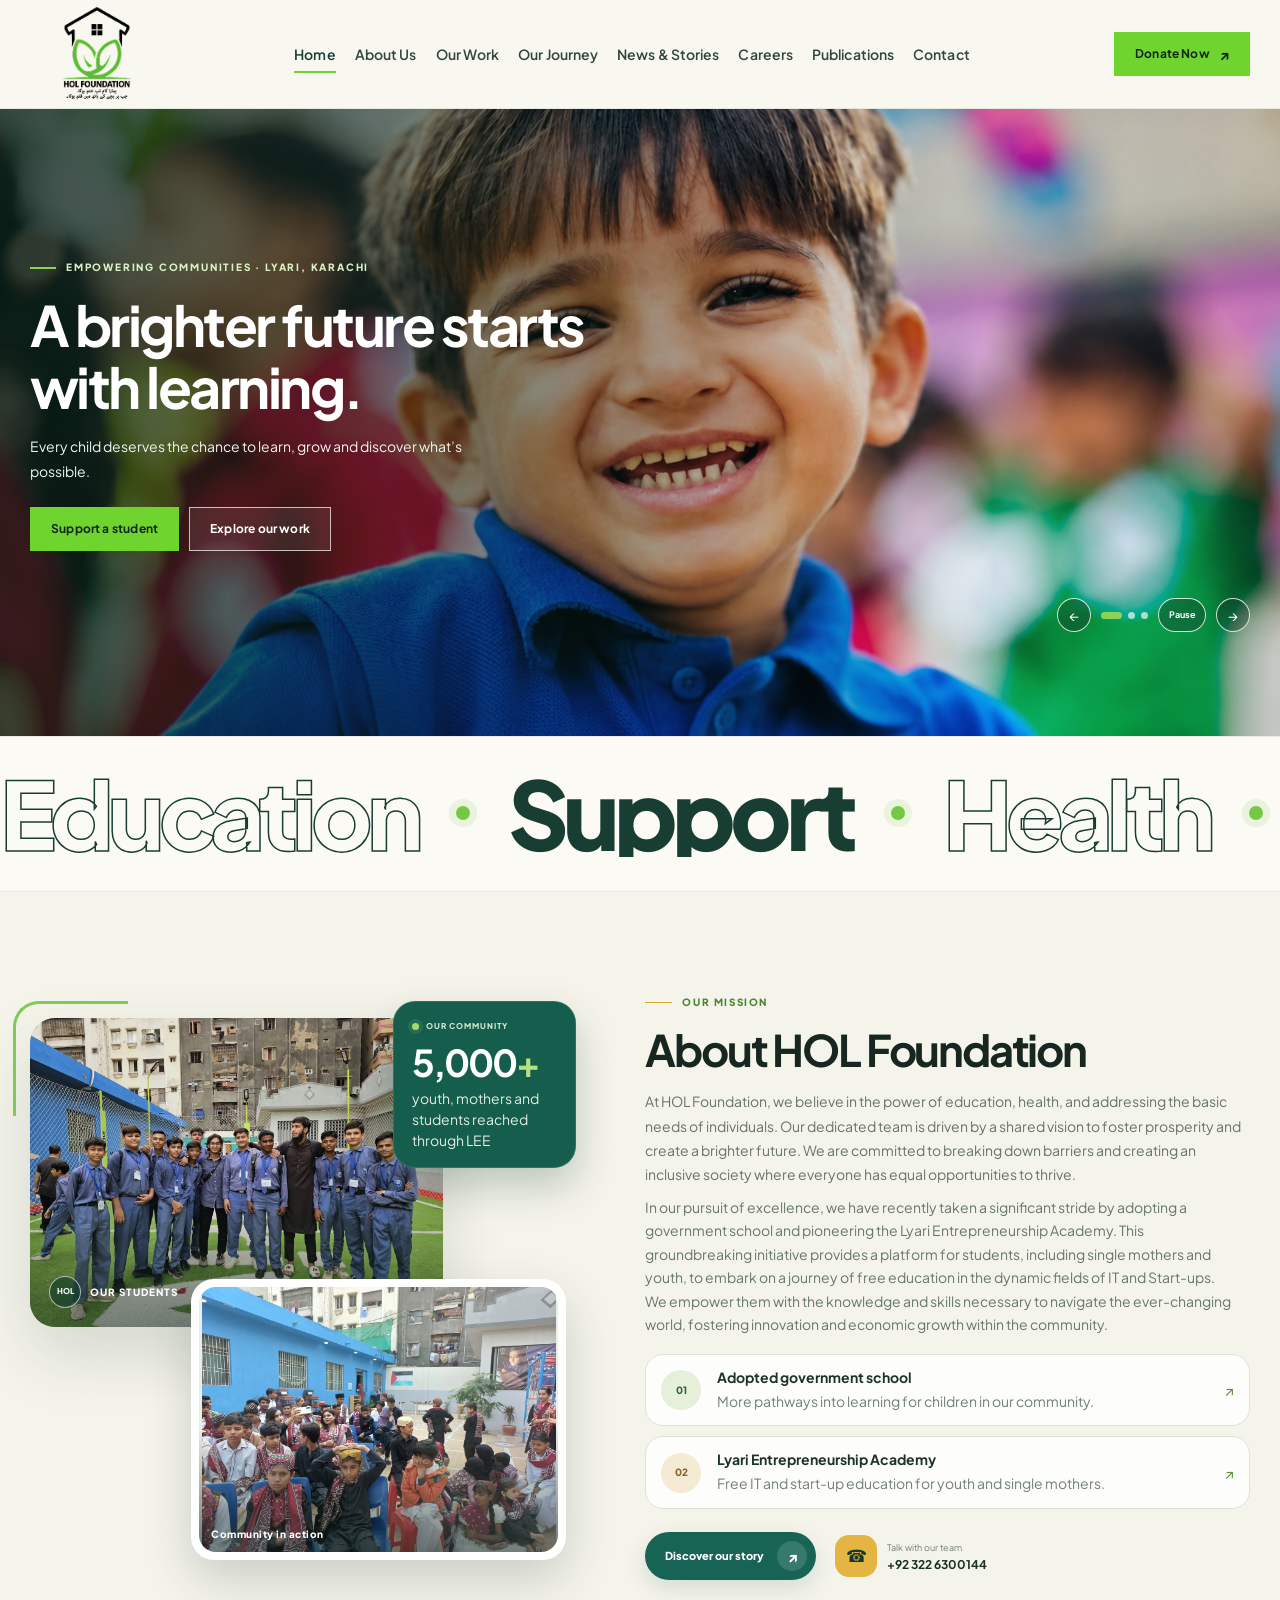
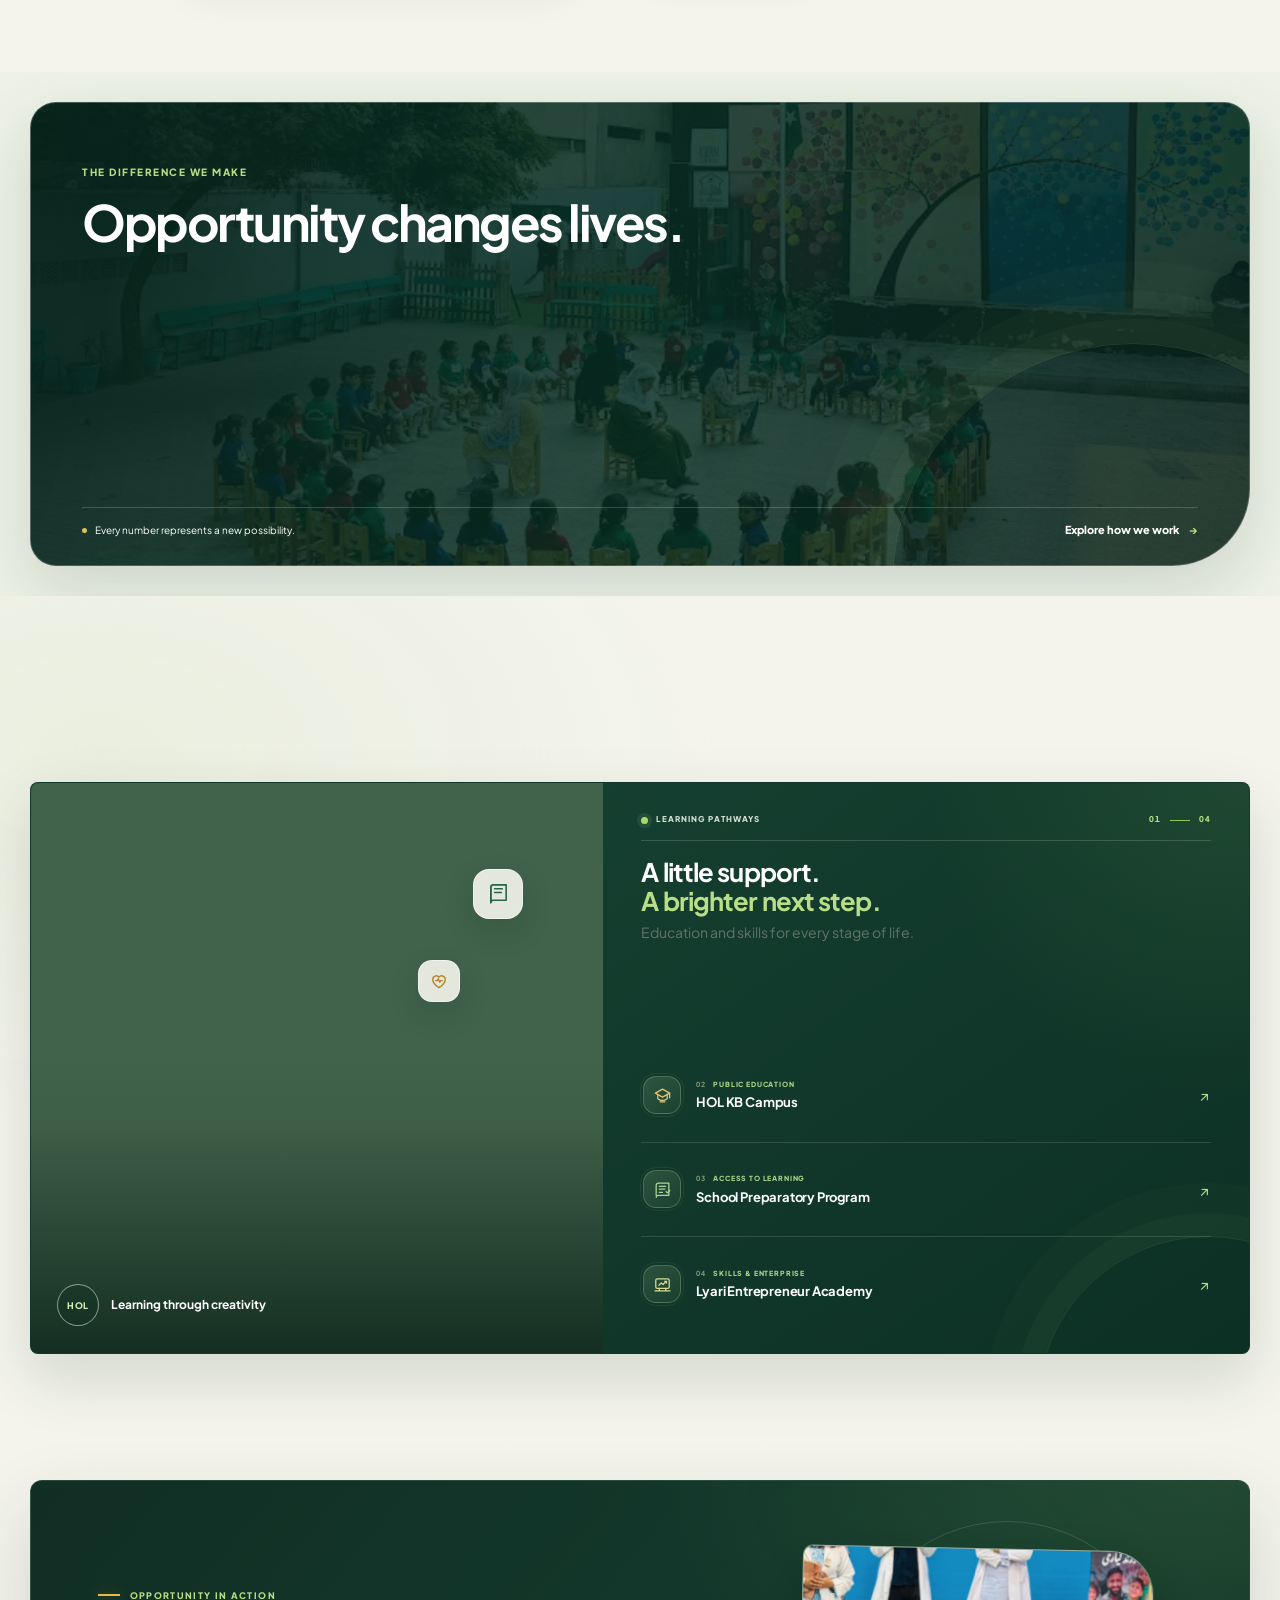
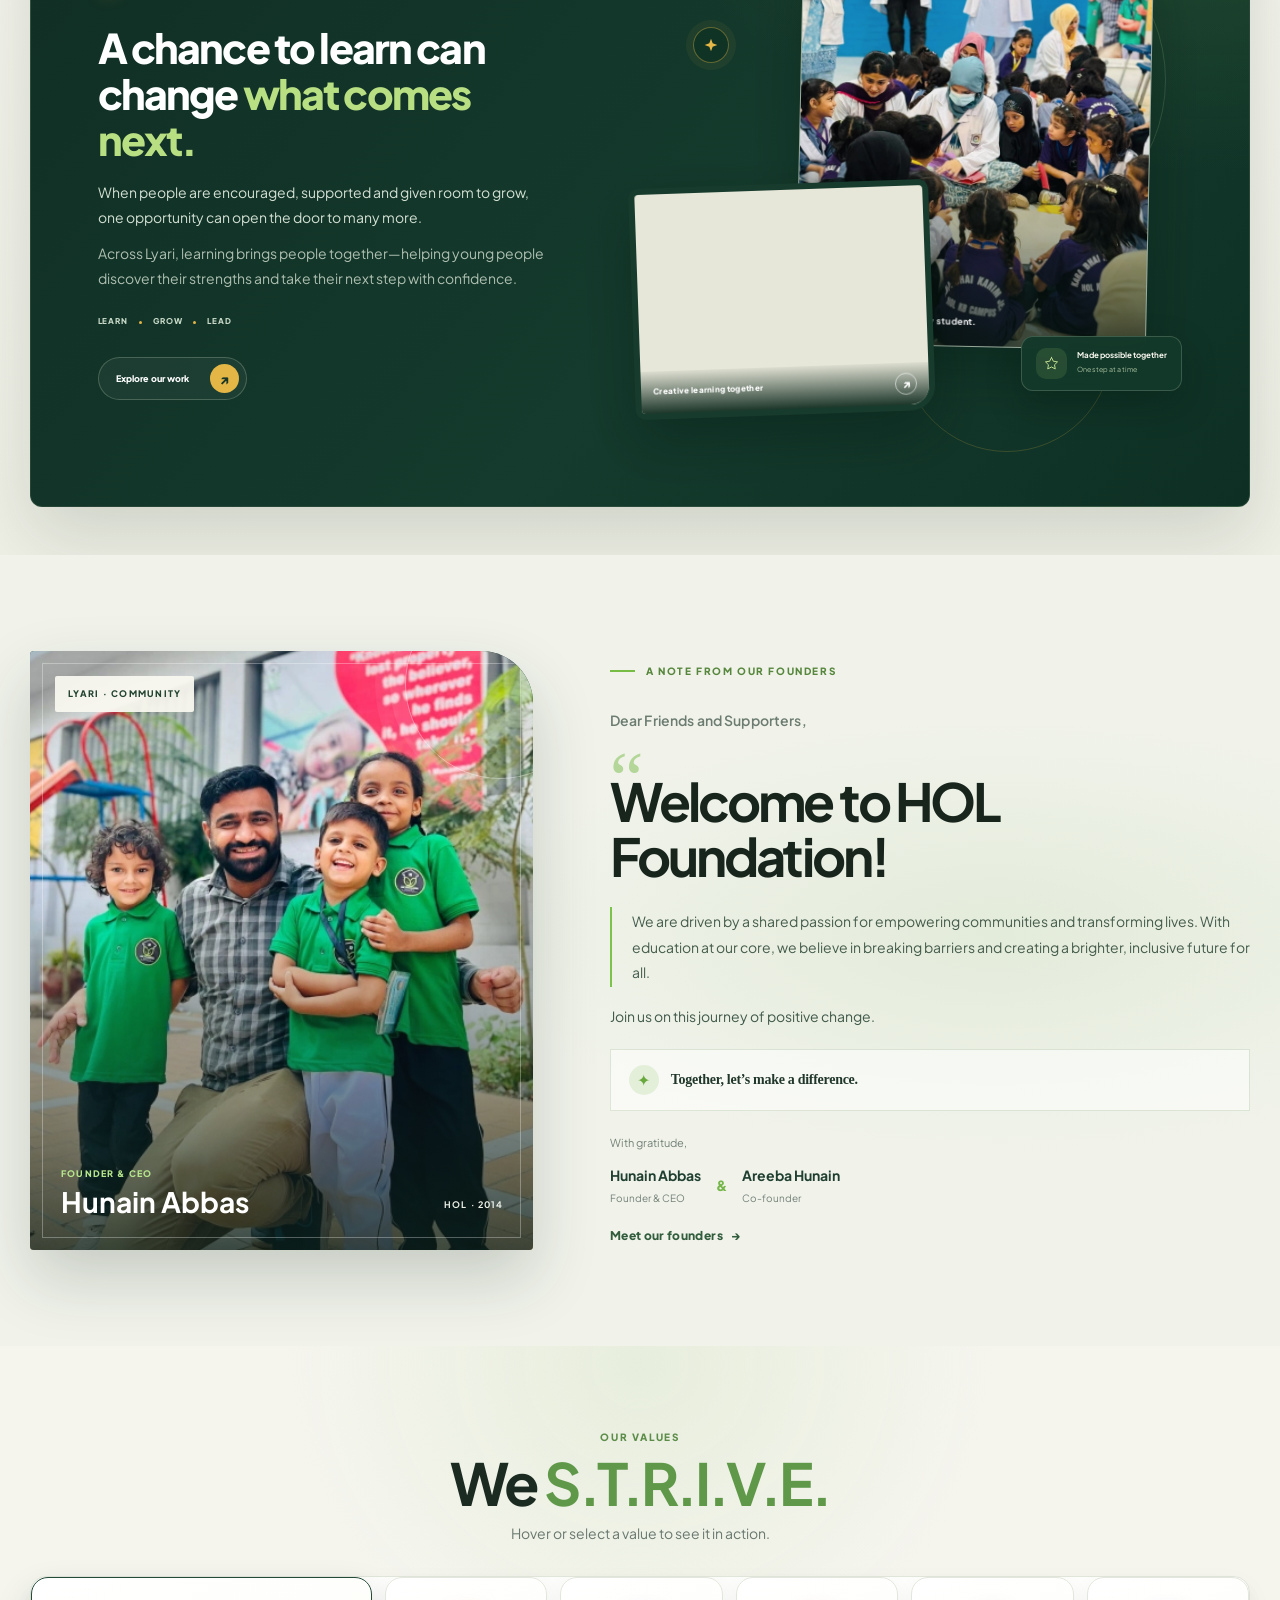
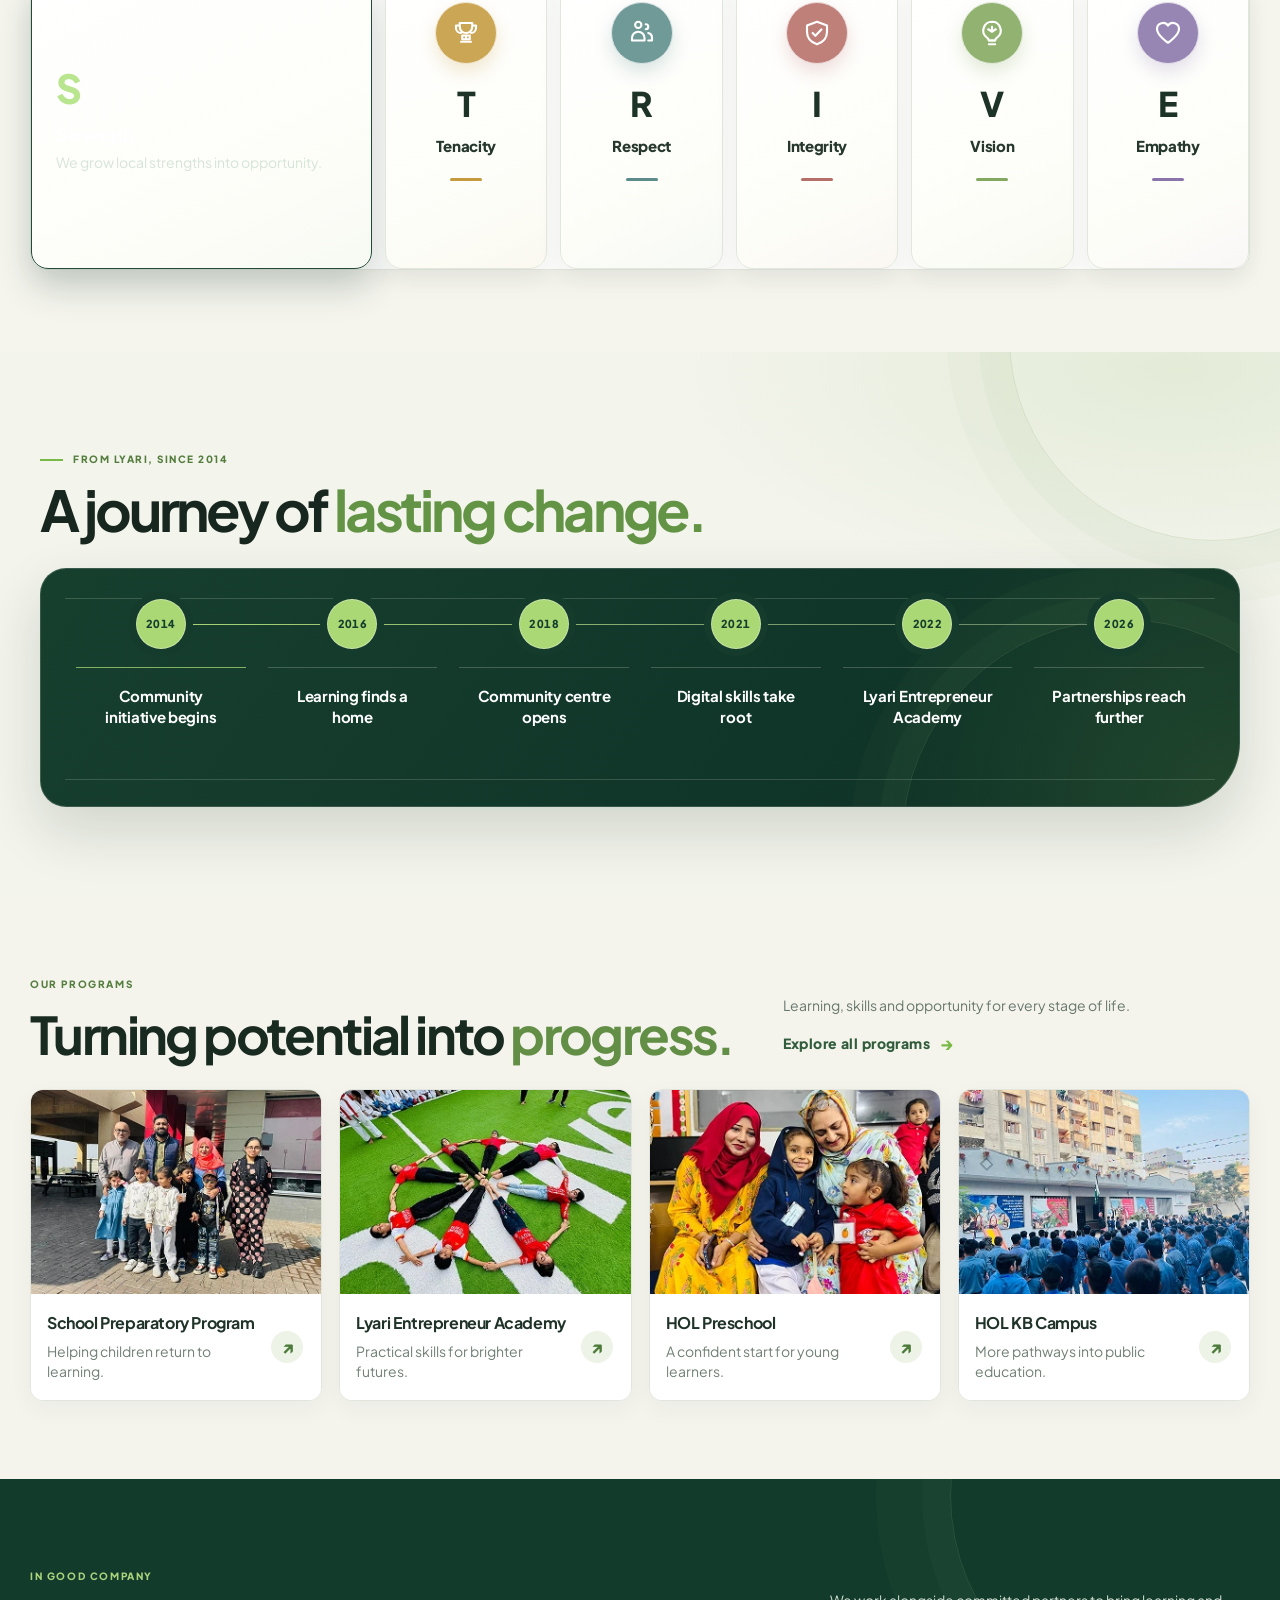
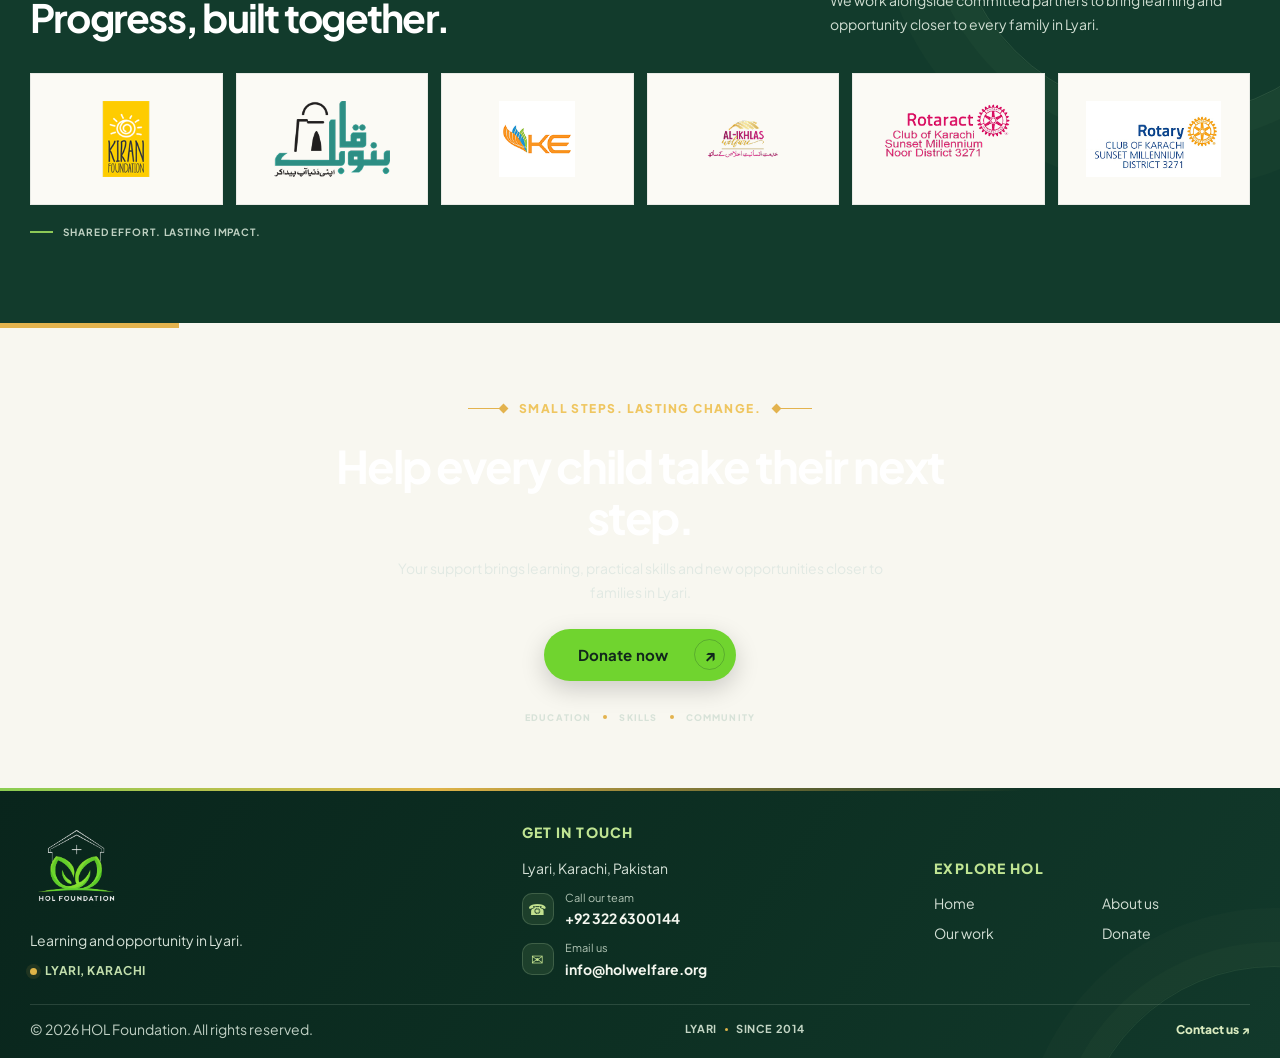
==== index.html @ bff410dd "Smooth STRIVE hover and mobile cards" ====
<!doctype html><html lang="en"><head><meta charset="utf-8"><meta name="viewport" content="width=device-width,initial-scale=1"><link rel="icon" type="image/png" href="assets/images/logo/hol-logo.png"><link rel="apple-touch-icon" href="assets/images/logo/hol-logo.png"><title>HOL Foundation | Empowering Communities Through Education</title><meta name="description" content="HOL Foundation empowers communities in Lyari, Karachi through education, health, entrepreneurship, and essential support."><link rel="stylesheet" href="assets/css/style.css"><script defer src="assets/js/main.js"></script></head><body><div data-site-header></div><main class="home-page-main"><div class="home-donation-particles" aria-hidden="true"><span class="particle-heart">♥</span><span class="particle-glint"></span><span class="particle-heart particle-outline">♡</span><span class="particle-glint"></span><span class="particle-heart">♥</span><span class="particle-glint"></span><span class="particle-outline">✧</span><span class="particle-glint"></span></div><section class="hero hero-slider" aria-label="HOL Foundation highlights" aria-roledescription="carousel">
  <div class="hero-slide is-active" role="group" aria-roledescription="slide" aria-label="Slide 1 of 3" aria-hidden="false">
    <img class="hero-photo" src="assets/images/hero/hol-student-smile.png" alt="A smiling young student at a HOL learning program">
    <div class="hero-overlay"><div class="container hero-inner"><span class="eyebrow">Empowering communities · Lyari, Karachi</span><h1>A brighter future starts with learning.</h1><p>Every child deserves the chance to learn, grow and discover what’s possible.</p><div class="button-row"><a class="button gold" href="donate.html">Support a student</a><a class="button outline" href="our-work.html">Explore our work</a></div></div></div>
  </div>
  <div class="hero-slide hero-slide-community" role="group" aria-roledescription="slide" aria-label="Slide 2 of 3" aria-hidden="true" inert>
    <img class="hero-photo" src="assets/images/hero/hol%20hero%20bg.png" alt="Children smiling together during a community activity">
    <div class="hero-overlay"><div class="container hero-inner"><span class="eyebrow">A joyful start to learning · Lyari</span><h1>Every child deserves space to discover.</h1><p>Welcoming early learning helps children build curiosity, friendships and confidence from the very start.</p><div class="button-row"><a class="button gold" href="programs/hol-preschool.html">Explore HOL Preschool</a><a class="button outline" href="our-work.html">See our programs</a></div></div></div>
  </div>
  <div class="hero-slide hero-slide-campus" role="group" aria-roledescription="slide" aria-label="Slide 3 of 3" aria-hidden="true" inert>
    <img class="hero-photo" src="assets/images/hero/ChatGPT%20Image%20Sep%2030%2C%202026%2C%2001_53_20%20PM.png" alt="The entrance to GBSS KBKJ Campus in Lyari, adopted by HOL Foundation">
    <div class="hero-overlay"><div class="container hero-inner"><span class="eyebrow">Our adopted government school · Lyari</span><h1>A stronger school. A brighter future.</h1><p>At HOL KB Campus, students learn within a community committed to helping them move forward.</p><div class="button-row"><a class="button gold" href="programs/hol-kb-campus.html">Explore HOL KB Campus</a><a class="button outline" href="our-work.html">Our impact</a></div></div></div>
  </div>
  <div class="hero-controls" aria-label="Hero slider controls"><button type="button" data-slide-prev aria-label="Previous slide">&#8592;</button><div class="hero-dots" aria-label="Choose a slide"><button type="button" data-slide-index="0" class="is-active" aria-label="Show slide 1" aria-current="true"></button><button type="button" data-slide-index="1" aria-label="Show slide 2" aria-current="false"></button><button type="button" data-slide-index="2" aria-label="Show slide 3" aria-current="false"></button></div><button type="button" class="hero-pause" data-slide-toggle aria-label="Pause automatic slides">Pause</button><button type="button" data-slide-next aria-label="Next slide">&#8594;</button></div>
</section><section class="home-marquee" aria-label="Education, support, health and donate"><div class="marquee-window"><div class="marquee-track"><div class="marquee-group"><span class="marquee-word marquee-outline">Education</span><span class="marquee-dot" aria-hidden="true"></span><span class="marquee-word">Support</span><span class="marquee-dot" aria-hidden="true"></span><span class="marquee-word marquee-outline">Health</span><span class="marquee-dot" aria-hidden="true"></span><span class="marquee-word">Donate</span><span class="marquee-dot" aria-hidden="true"></span></div><div class="marquee-group" aria-hidden="true"><span class="marquee-word marquee-outline">Education</span><span class="marquee-dot"></span><span class="marquee-word">Support</span><span class="marquee-dot"></span><span class="marquee-word marquee-outline">Health</span><span class="marquee-dot"></span><span class="marquee-word">Donate</span><span class="marquee-dot"></span></div></div></div></section><section class="section about-story" aria-labelledby="about-story-title">
  <div class="container about-story-layout">
    <div class="about-story-visual">
      <figure class="about-photo-main">
        <img loading="lazy" src="assets/images/about/kb-campus-students.webp" alt="Students and educator standing together at HOL KB Campus in Lyari">
        <figcaption><span class="about-photo-mark">HOL</span><span>Our students</span></figcaption>
      </figure>
      <figure class="about-photo-secondary">
        <img loading="lazy" src="assets/images/about/hol-campus-event-hd.webp" alt="Students and families at a community event in the HOL KB Campus courtyard">
        <figcaption>Community in action</figcaption>
      </figure>
      <aside class="about-impact-card" aria-label="More than 5,000 youth, mothers and students reached through Lyari Entrepreneur Academy">
        <span class="about-impact-kicker"><i aria-hidden="true"></i> Our community</span>
        <strong>5,000<span>+</span></strong>
        <p>youth, mothers and students reached through LEE</p>
      </aside>
    </div>
    <div class="about-story-copy">
      <span class="eyebrow about-story-eyebrow">Our mission</span>
      <h2 class="section-title" id="about-story-title">About HOL Foundation</h2>
      <p class="about-story-lead">At HOL Foundation, we believe in the power of education, health, and addressing the basic needs of individuals. Our dedicated team is driven by a shared vision to foster prosperity and create a brighter future. We are committed to breaking down barriers and creating an inclusive society where everyone has equal opportunities to thrive.</p>
      <p class="about-story-detail">In our pursuit of excellence, we have recently taken a significant stride by adopting a government school and pioneering the Lyari Entrepreneurship Academy. This groundbreaking initiative provides a platform for students, including single mothers and youth, to embark on a journey of free education in the dynamic fields of IT and Start-ups. We empower them with the knowledge and skills necessary to navigate the ever-changing world, fostering innovation and economic growth within the community.</p>
      <div class="about-pillar-list">
        <article class="about-pillar">
          <span class="about-pillar-number">01</span>
          <div><h3>Adopted government school</h3><p>More pathways into learning for children in our community.</p></div>
          <span class="about-pillar-arrow" aria-hidden="true">&#8599;</span>
        </article>
        <article class="about-pillar">
          <span class="about-pillar-number">02</span>
          <div><h3>Lyari Entrepreneurship Academy</h3><p>Free IT and start-up education for youth and single mothers.</p></div>
          <span class="about-pillar-arrow" aria-hidden="true">&#8599;</span>
        </article>
      </div>
      <div class="about-story-actions">
        <a class="about-discover-link" href="about.html"><span>Discover our story</span><i aria-hidden="true">&#8599;</i></a>
        <a class="about-team-contact" href="tel:+923226300144"><span class="about-phone-mark" aria-hidden="true">&#9742;</span><span><small>Talk with our team</small><strong>+92 322 6300144</strong></span></a>
      </div>
    </div>
  </div>
</section><section class="section difference-section impact-overview-section" aria-labelledby="difference-title">
  <div class="container">
    <header class="impact-overview-heading">
      <div class="impact-overview-title"><span class="eyebrow">The difference we make</span><h2 class="section-title" id="difference-title">Opportunity changes lives.</h2></div>
      <div class="impact-overview-summary"><p>From classrooms to first jobs, our work supports people at each step toward a more secure future.</p><span class="impact-since"><i aria-hidden="true"></i><span>Community-led learning <strong>Lyari · Since 2014</strong></span></span></div>
    </header>
    <div class="impact-metrics-head"><span>Our work in numbers</span><span class="impact-period">A community journey <i></i> 2014—2026</span></div>
    <div class="difference-grid impact-metrics-grid">
      <article class="stat difference-metric impact-metric-card impact-tone-education"><span class="metric-index" aria-hidden="true">01</span><span class="impact-metric-category">Public education</span><span class="impact-metric-icon" aria-hidden="true"><svg viewBox="0 0 24 24" fill="none"><path d="m3 9 9-5 9 5-9 5-9-5Z"/><path d="M6 11v5c3.8 2.7 8.2 2.7 12 0v-5M21 9v6"/></svg></span><strong class="metric-count" data-counter="700" aria-label="700 plus students studying at our adopted government school"><span data-counter-value>700</span><span class="metric-plus" aria-hidden="true">+</span></strong><p class="metric-caption">students studying at our adopted government school</p><span class="impact-metric-rule" aria-hidden="true"></span></article>
      <article class="stat difference-metric impact-metric-card impact-tone-careers"><span class="metric-index" aria-hidden="true">02</span><span class="impact-metric-category">Career pathways</span><span class="impact-metric-icon" aria-hidden="true"><svg viewBox="0 0 24 24" fill="none"><rect x="3.5" y="7" width="17" height="13" rx="2"/><path d="M8 7V5.5A1.5 1.5 0 0 1 9.5 4h5A1.5 1.5 0 0 1 16 5.5V7M3.5 12h17M10 12v2h4v-2"/></svg></span><strong class="metric-count" data-counter="50" aria-label="50 plus Lyari Entrepreneur Academy alumni in jobs"><span data-counter-value>50</span><span class="metric-plus" aria-hidden="true">+</span></strong><p class="metric-caption">Lyari Entrepreneur Academy alumni in jobs</p><span class="impact-metric-rule" aria-hidden="true"></span></article>
      <article class="stat difference-metric impact-metric-card impact-tone-skills"><span class="metric-index" aria-hidden="true">03</span><span class="impact-metric-category">Skills &amp; enterprise</span><span class="impact-metric-icon" aria-hidden="true"><svg viewBox="0 0 24 24" fill="none"><circle cx="9" cy="8" r="3"/><path d="M3.5 19v-1.3A4.7 4.7 0 0 1 8.2 13h1.6a4.7 4.7 0 0 1 4.7 4.7V19M16 5.5a3 3 0 0 1 0 5.8M17 13h.8a3.7 3.7 0 0 1 3.7 3.7V19"/></svg></span><strong class="metric-count" data-counter="5000" aria-label="5,000 plus youth, single mothers, and students benefiting from LEE"><span data-counter-value>5,000</span><span class="metric-plus" aria-hidden="true">+</span></strong><p class="metric-caption">youth, single mothers and students benefiting from LEE</p><span class="impact-metric-rule" aria-hidden="true"></span></article>
      <article class="stat difference-metric impact-metric-card impact-tone-access"><span class="metric-index" aria-hidden="true">04</span><span class="impact-metric-category">School access</span><span class="impact-metric-icon" aria-hidden="true"><svg viewBox="0 0 24 24" fill="none"><path d="M4 20V6.8A2.8 2.8 0 0 1 6.8 4H20v16H6.8A2.8 2.8 0 0 0 4 22"/><path d="M8 8h8m-8 4h7m-7 4h4"/></svg></span><strong class="metric-count" data-counter="500" aria-label="500 plus out-of-school children admitted to school"><span data-counter-value>500</span><span class="metric-plus" aria-hidden="true">+</span></strong><p class="metric-caption">out-of-school children admitted to school</p><span class="impact-metric-rule" aria-hidden="true"></span></article>
    </div>
    <div class="impact-metrics-footer"><span><i aria-hidden="true"></i>Every number represents a new possibility.</span><a href="our-work.html">Explore how we work <b aria-hidden="true">&#8594;</b></a></div>
  </div>
</section><section class="section work-reframe" aria-labelledby="work-reframe-title">
  <div class="container">
    <header class="work-reframe-header">
      <div>
        <span class="eyebrow">Our work · Lyari</span>
        <h2 class="section-title" id="work-reframe-title">Learning that opens new paths.</h2>
      </div>
      <div class="work-reframe-summary">
        <a href="our-work.html">Explore all our work <span aria-hidden="true">&#8594;</span></a>
      </div>
    </header>
    <div class="work-reframe-panel">
      <figure class="work-reframe-image">
        <img loading="lazy" decoding="async" src="assets/images/about/work-learning-pathways.png" alt="Children and mentors sharing colorful paper crafts during a classroom activity">
        <span class="work-photo-float work-photo-float-one" aria-hidden="true"><svg viewBox="0 0 24 24" fill="none"><path d="M4 5.5A2.5 2.5 0 0 1 6.5 3H20v16H6.5A2.5 2.5 0 0 0 4 21.5v-16Z"/><path d="M4 6v15.5M8 7h8M8 11h7"/></svg></span>
        <span class="work-photo-float work-photo-float-two" aria-hidden="true"><svg viewBox="0 0 24 24" fill="none"><path d="M12 20s-7.5-4.4-7.5-10a4.2 4.2 0 0 1 7.5-2.6A4.2 4.2 0 0 1 19.5 10C19.5 15.6 12 20 12 20Z"/><path d="M8 11.5h2l1-2.2 2 4 1-1.8h2"/></svg></span>
        <figcaption><span class="work-image-seal" aria-hidden="true">HOL</span><span><strong>Learning through creativity</strong></span></figcaption>
      </figure>
      <div class="work-reframe-content">
        <div class="work-reframe-kicker"><span><i aria-hidden="true"></i> Learning pathways</span><span>01 <b></b> 04</span></div>
        <h3 class="work-pathways-heading">A little support.<br><em>A brighter next step.</em></h3>
        <p class="work-pathways-intro">Education and skills for every stage of life.</p>
        <ol class="work-program-list">
          <li><a href="programs/hol-preschool.html"><span class="work-program-icon" aria-hidden="true"><svg viewBox="0 0 24 24" fill="none"><path d="M3.5 5.5c3.3-.9 6.1-.3 8.5 1.8v13c-2.4-2.1-5.2-2.7-8.5-1.8v-13Z"/><path d="M20.5 5.5c-3.3-.9-6.1-.3-8.5 1.8v13c2.4-2.1 5.2-2.7 8.5-1.8v-13Z"/><path d="M7 9h2M7 12h2m6-3h2m-2 3h2"/></svg></span><span class="work-program-copy"><small><b>01</b> Early years</small><strong>HOL Preschool</strong></span><span class="work-program-arrow" aria-hidden="true">&#8599;</span></a></li>
          <li><a href="programs/hol-kb-campus.html"><span class="work-program-icon" aria-hidden="true"><svg viewBox="0 0 24 24" fill="none"><path d="m3 9 9-5 9 5-9 5-9-5Z"/><path d="M6 11v5c3.8 2.8 8.2 2.8 12 0v-5M21 9v6"/><path d="M9 20h6"/></svg></span><span class="work-program-copy"><small><b>02</b> Public education</small><strong>HOL KB Campus</strong></span><span class="work-program-arrow" aria-hidden="true">&#8599;</span></a></li>
          <li><a href="programs/school-preparatory-program.html"><span class="work-program-icon" aria-hidden="true"><svg viewBox="0 0 24 24" fill="none"><path d="M4 19.5V6.8A2.8 2.8 0 0 1 6.8 4H20v15.5H6.8A2.8 2.8 0 0 0 4 22"/><path d="M8 8h8M8 11.5h7m-7 4h4"/><path d="m16.5 14.5 1.7 1.7 3-3"/></svg></span><span class="work-program-copy"><small><b>03</b> Access to learning</small><strong>School Preparatory Program</strong></span><span class="work-program-arrow" aria-hidden="true">&#8599;</span></a></li>
          <li><a href="programs/lyari-entrepreneur-academy.html"><span class="work-program-icon" aria-hidden="true"><svg viewBox="0 0 24 24" fill="none"><rect x="3.5" y="5" width="17" height="12" rx="1.8"/><path d="M2.5 20h19M8 17v3m8-3v3M7.5 13l3-3 2.2 2 4-4"/><path d="M14.8 8H17v2.2"/></svg></span><span class="work-program-copy"><small><b>04</b> Skills &amp; enterprise</small><strong>Lyari Entrepreneur Academy</strong></span><span class="work-program-arrow" aria-hidden="true">&#8599;</span></a></li>
        </ol>
        </div>
    </div>
  </div>
</section><section class="impact-story-section" aria-labelledby="impact-story-title">
  <div class="container story-panel impact-story-panel">
    <div class="impact-story-copy">
      <span class="impact-story-eyebrow"><i aria-hidden="true"></i> Opportunity in action</span>
      <h2 id="impact-story-title">A chance to learn can change <em>what comes next.</em></h2>
      <p>When people are encouraged, supported and given room to grow, one opportunity can open the door to many more.</p>
      <p class="impact-story-detail">Across Lyari, learning brings people together—helping young people discover their strengths and take their next step with confidence.</p>
      <div class="impact-story-pillars" aria-label="Our focus"><span>Learn</span><i aria-hidden="true"></i><span>Grow</span><i aria-hidden="true"></i><span>Lead</span></div>
      <a class="impact-story-link" href="our-work.html"><span>Explore our work</span><i aria-hidden="true">&#8599;</i></a>
    </div>
    <div class="impact-story-visual" aria-label="Community learning and student achievement">
      <span class="impact-story-orbit impact-story-orbit-one" aria-hidden="true"></span>
      <span class="impact-story-orbit impact-story-orbit-two" aria-hidden="true"></span>
      <span class="impact-photo-spark impact-photo-spark-one" aria-hidden="true"><svg viewBox="0 0 24 24" fill="none"><path d="M12 2.5 14.5 9.5 21.5 12 14.5 14.5 12 21.5 9.5 14.5 2.5 12 9.5 9.5 12 2.5Z"/></svg></span>
      <figure class="impact-photo-main"><img loading="lazy" decoding="async" src="assets/images/stories/community-classroom-learning.jpg" alt="Children learning together with their teachers in a classroom"><figcaption>Learning grows with every student.</figcaption></figure>
      <figure class="impact-photo-secondary"><img loading="lazy" decoding="async" src="assets/images/stories/classroom-craft-activity.jpg" alt="Children making colorful paper crafts with their teacher at HOL KB Campus"><figcaption><span>Creative learning together</span><i aria-hidden="true">&#8599;</i></figcaption></figure>
      <div class="impact-story-stamp"><span class="impact-stamp-icon" aria-hidden="true"><svg viewBox="0 0 24 24" fill="none"><path d="M12 3.5 14.6 8.8l5.9.9-4.2 4.1 1 5.9-5.3-2.8-5.3 2.8 1-5.9-4.2-4.1 5.9-.9L12 3.5Z"/></svg></span><span><strong>Made possible together</strong><small>One step at a time</small></span></div>
    </div>
  </div>
</section><section class="founder-section" aria-labelledby="founder-note-title">
  <div class="container founder-story">
    <figure class="founder-photo">
      <img class="founder-photo-image" loading="lazy" decoding="async" src="assets/images/team/founder-hunain-community.webp" alt="HOL Foundation founder Hunain Abbas spending time with students">
      <span class="founder-photo-badge">LYARI &middot; COMMUNITY</span>
      <figcaption class="founder-photo-caption"><span>FOUNDER &amp; CEO</span><strong>Hunain Abbas</strong></figcaption>
      <span class="founder-photo-year">HOL &middot; 2014</span>
      <span class="founder-photo-orbit" aria-hidden="true"></span>
    </figure>
    <div class="founder-copy">
      <span class="eyebrow">A note from our founders</span>
      <p class="founder-greeting">Dear Friends and Supporters,</p>
      <span class="founder-quote-mark" aria-hidden="true">&ldquo;</span>
      <h2 class="founder-title" id="founder-note-title">Welcome to HOL Foundation!</h2>
      <p class="founder-quote">We are driven by a shared passion for empowering communities and transforming lives. With education at our core, we believe in breaking barriers and creating a brighter, inclusive future for all.</p>
      <p class="founder-journey">Join us on this journey of positive change.</p>
      <div class="founder-closing"><span class="founder-closing-spark" aria-hidden="true">&#10022;</span><p>Together, let&rsquo;s make a difference.</p></div>
      <div class="founder-signoff">
        <span class="founder-signoff-label">With gratitude,</span>
        <div class="founder-signoff-names">
          <span><strong>Hunain Abbas</strong><small>Founder &amp; CEO</small></span>
          <i aria-hidden="true">&amp;</i>
          <span><strong>Areeba Hunain</strong><small>Co-founder</small></span>
        </div>
      </div>
      <a class="text-link founder-link" href="about.html">Meet our founders <span aria-hidden="true">&#8594;</span></a>
    </div>
  </div>
</section><section class="section values-section strive-redesign" aria-labelledby="strive-title">
  <div class="container">
    <header class="values-heading values-heading-centered">
      <div>
        <span class="eyebrow">Our values</span>
        <h2 class="values-title" id="strive-title">We <span class="strive-highlight">S.T.R.I.V.E.</span></h2>
      </div>
      <p class="values-summary">Hover or select a value to see it in action.</p>
    </header>
    <div class="strive-experience">
      <ol class="strive-path" aria-label="Choose one of the six STRIVE values">
        <li class="value-stop value-strength is-selected"><button class="value-select" type="button" data-strive-value="strength" aria-controls="strive-detail" aria-pressed="true" aria-label="Show Strength value details"><span class="value-icon" aria-hidden="true"><svg viewBox="0 0 24 24"><path d="M6 8v8M3.5 10v4M8 12h8m2-4v8m2.5-6v4"/></svg></span><span class="value-marker" aria-hidden="true">S</span><span class="value-copy"><strong>Strength</strong><span class="value-card-description" data-strive-card-description>We grow local strengths into opportunity.</span></span></button></li>
        <li class="value-stop value-tenacity"><button class="value-select" type="button" data-strive-value="tenacity" aria-controls="strive-detail" aria-pressed="false" aria-label="Show Tenacity value details"><span class="value-icon" aria-hidden="true"><svg viewBox="0 0 24 24"><path d="M7 4h10v3a5 5 0 0 1-10 0V4Zm0 2H4v2a4 4 0 0 0 4 4m9-6h3v2a4 4 0 0 1-4 4m-4 2v3m-4 2h8m-7-5h6v3H9z"/></svg></span><span class="value-marker" aria-hidden="true">T</span><span class="value-copy"><strong>Tenacity</strong><span class="value-card-description" data-strive-card-description>We keep showing up and moving forward.</span></span></button></li>
        <li class="value-stop value-respect"><button class="value-select" type="button" data-strive-value="respect" aria-controls="strive-detail" aria-pressed="false" aria-label="Show Respect value details"><span class="value-icon" aria-hidden="true"><svg viewBox="0 0 24 24"><path d="M9 8a2.5 2.5 0 1 0 0-5 2.5 2.5 0 0 0 0 5Zm6 1a2 2 0 1 0 0-4m-11 13v-2a5 5 0 0 1 10 0v2H4Zm13-6a4 4 0 0 1 3 4v2h-3"/></svg></span><span class="value-marker" aria-hidden="true">R</span><span class="value-copy"><strong>Respect</strong><span class="value-card-description" data-strive-card-description>We listen, include and learn together.</span></span></button></li>
        <li class="value-stop value-integrity"><button class="value-select" type="button" data-strive-value="integrity" aria-controls="strive-detail" aria-pressed="false" aria-label="Show Integrity value details"><span class="value-icon" aria-hidden="true"><svg viewBox="0 0 24 24"><path d="M12 3 20 6v5c0 5-3.4 8.5-8 10-4.6-1.5-8-5-8-10V6l8-3Z"/><path d="m8.5 12 2.2 2.2 4.8-5"/></svg></span><span class="value-marker" aria-hidden="true">I</span><span class="value-copy"><strong>Integrity</strong><span class="value-card-description" data-strive-card-description>We act honestly and honor commitments.</span></span></button></li>
        <li class="value-stop value-vision"><button class="value-select" type="button" data-strive-value="vision" aria-controls="strive-detail" aria-pressed="false" aria-label="Show Vision value details"><span class="value-icon" aria-hidden="true"><svg viewBox="0 0 24 24"><path d="M12 3a7 7 0 0 0-4 12.7c.8.5 1.3 1.2 1.5 2.3h5c.2-1.1.7-1.8 1.5-2.3A7 7 0 0 0 12 3Z"/><path d="M9.5 21h5m-4.5-3h4m-2-11v4m-3-2 3 2 3-2"/></svg></span><span class="value-marker" aria-hidden="true">V</span><span class="value-copy"><strong>Vision</strong><span class="value-card-description" data-strive-card-description>We make space for brighter possibilities.</span></span></button></li>
        <li class="value-stop value-empathy"><button class="value-select" type="button" data-strive-value="empathy" aria-controls="strive-detail" aria-pressed="false" aria-label="Show Empathy value details"><span class="value-icon" aria-hidden="true"><svg viewBox="0 0 24 24"><path d="M20.8 8.8c0 5.1-8.8 11-8.8 11s-8.8-5.9-8.8-11A4.8 4.8 0 0 1 12 6.1a4.8 4.8 0 0 1 8.8 2.7Z"/></svg></span><span class="value-marker" aria-hidden="true">E</span><span class="value-copy"><strong>Empathy</strong><span class="value-card-description" data-strive-card-description>We listen closely and respond with care.</span></span></button></li>
      </ol>
      <article class="value-detail value-detail-live" id="strive-detail" aria-live="polite" aria-atomic="true">
        <span class="value-detail-letter" data-strive-detail-letter aria-hidden="true">S</span>
        <div class="value-detail-copy">
          <span class="value-detail-eyebrow" data-strive-detail-eyebrow>STRENGTH</span>
          <h3 data-strive-detail-title>Build on local strengths.</h3>
          <p data-strive-detail-description>We grow local strengths into opportunity.</p>
        </div>
      </article>
    </div>
  </div>
</section><section class="journey-section" aria-labelledby="journey-title">
  <div class="container journey-layout">
    <header class="journey-intro">
      <div class="journey-intro-copy">
        <span class="eyebrow">From Lyari, since 2014</span>
        <h2 class="section-title" id="journey-title">A journey of <em>lasting change.</em></h2>
      </div>

    </header>
    <div class="journey-timeline">

      <ol class="journey-list">
        <li data-step="01"><span class="journey-year">2014</span><div data-step="01"><h3>Community initiative begins</h3></div></li>
        <li data-step="02"><span class="journey-year">2016</span><div data-step="02"><h3>Learning finds a home</h3></div></li>
        <li data-step="03"><span class="journey-year">2018</span><div data-step="03"><h3>Community centre opens</h3></div></li>
        <li data-step="04"><span class="journey-year">2021</span><div data-step="04"><h3>Digital skills take root</h3></div></li>
        <li data-step="05"><span class="journey-year">2022</span><div data-step="05"><h3>Lyari Entrepreneur Academy</h3></div></li>
        <li data-step="06"><span class="journey-year">2026</span><div data-step="06"><h3>Partnerships reach further</h3></div></li>
      </ol>
    </div>
  </div>
</section>

<section class="section home-stories-section" aria-labelledby="home-stories-title">
  <div class="container">
    <header class="section-header section-heading-row home-stories-heading">
      <div>
        <span class="eyebrow">Our programs</span>
        <h2 class="section-title" id="home-stories-title">Turning potential into <em>progress.</em></h2>
      </div>
      <div class="home-stories-intro">
        <p>Learning, skills and opportunity for every stage of life.</p>
        <a class="text-link" href="our-work.html">Explore all programs <span aria-hidden="true">&#8594;</span></a>
      </div>
    </header>
    <div class="home-stories-grid">
      <a class="home-story-card" href="programs/school-preparatory-program.html">
        <span class="home-story-media"><img loading="lazy" decoding="async" src="assets/images/programs/home-school-preparatory.webp" alt="Children and community members gathered outside for a school preparatory program visit"></span>
        <span class="home-story-copy"><strong class="home-story-title">School Preparatory Program</strong><span class="home-story-description">Helping children return to learning.</span><span class="home-story-action" aria-hidden="true">&#8599;</span></span>
      </a>
      <a class="home-story-card" href="programs/lyari-entrepreneur-academy.html">
        <span class="home-story-media"><img loading="lazy" decoding="async" src="assets/images/programs/home-lyari-entrepreneur-academy.webp" alt="Lyari Entrepreneur Academy students taking part in a team-building activity"></span>
        <span class="home-story-copy"><strong class="home-story-title">Lyari Entrepreneur Academy</strong><span class="home-story-description">Practical skills for brighter futures.</span><span class="home-story-action" aria-hidden="true">&#8599;</span></span>
      </a>
      <a class="home-story-card" href="programs/hol-preschool.html">
        <span class="home-story-media"><img loading="lazy" decoding="async" src="assets/images/programs/home-hol-preschool.webp" alt="A young child with family and an educator during a HOL preschool activity"></span>
        <span class="home-story-copy"><strong class="home-story-title">HOL Preschool</strong><span class="home-story-description">A confident start for young learners.</span><span class="home-story-action" aria-hidden="true">&#8599;</span></span>
      </a>
      <a class="home-story-card" href="programs/hol-kb-campus.html">
        <span class="home-story-media"><img loading="lazy" decoding="async" src="assets/images/programs/home-hol-kb-campus.webp" alt="Students gathered outside HOL KB Campus: GBSS Kara Bhai Karim Jee"></span>
        <span class="home-story-copy"><strong class="home-story-title">HOL KB Campus</strong><span class="home-story-description">More pathways into public education.</span><span class="home-story-action" aria-hidden="true">&#8599;</span></span>
      </a>
    </div>
  </div>
</section><section class="section partners-showcase" aria-labelledby="partners-title">
  <div class="container">
    <div class="partners-showcase-heading">
      <div>
        <span class="eyebrow">In good company</span>
        <h2 class="section-title" id="partners-title">Progress, built together.</h2>
      </div>
      <p>We work alongside committed partners to bring learning and opportunity closer to every family in Lyari.</p>
    </div>
    <ul class="partner-logo-grid" aria-label="HOL Foundation partners">
      <li class="partner-logo-card"><img loading="lazy" src="assets/images/partners/kiran-foundation.png" alt="Kiran Foundation"></li>
      <li class="partner-logo-card"><img loading="lazy" src="assets/images/partners/bano-kabil.png" alt="Bano Qabil"></li>
      <li class="partner-logo-card"><img loading="lazy" src="assets/images/partners/ke.png" alt="K-Electric"></li>
      <li class="partner-logo-card"><img loading="lazy" src="assets/images/partners/al-ikhlas.png" alt="Al-Ikhlas"></li>
      <li class="partner-logo-card"><img loading="lazy" src="assets/images/partners/rotaract.png" alt="Rotaract"></li>
      <li class="partner-logo-card"><img loading="lazy" src="assets/images/partners/rotary.png" alt="Rotary"></li>
    </ul>
    <div class="partners-showcase-footer"><span aria-hidden="true"></span> Shared effort. Lasting impact.</div>
  </div>
</section><section class="cta-band cta-donate" aria-labelledby="donate-cta-title">
  <div class="container cta-donate-layout">
    <div class="cta-donate-copy">
      <div class="cta-donate-kicker"><i aria-hidden="true"></i><span>Small steps. Lasting change.</span><i aria-hidden="true"></i></div>
      <h2 id="donate-cta-title">Help every child take their next step.</h2>
      <p>Your support brings learning, practical skills and new opportunities closer to families in Lyari.</p>
      <a class="button gold cta-donate-button" href="donate.html"><span>Donate now</span><span aria-hidden="true">&#8599;</span></a>
      <div class="cta-donate-proof" aria-label="Our focus areas"><span>Education</span><i aria-hidden="true"></i><span>Skills</span><i aria-hidden="true"></i><span>Community</span></div>
    </div>
  </div>
</section></main><div data-site-footer></div></body></html>
---- assets/css/style.css ----
﻿@import url("components.css");
@import url("responsive.css");
@import url("home-slider.css");
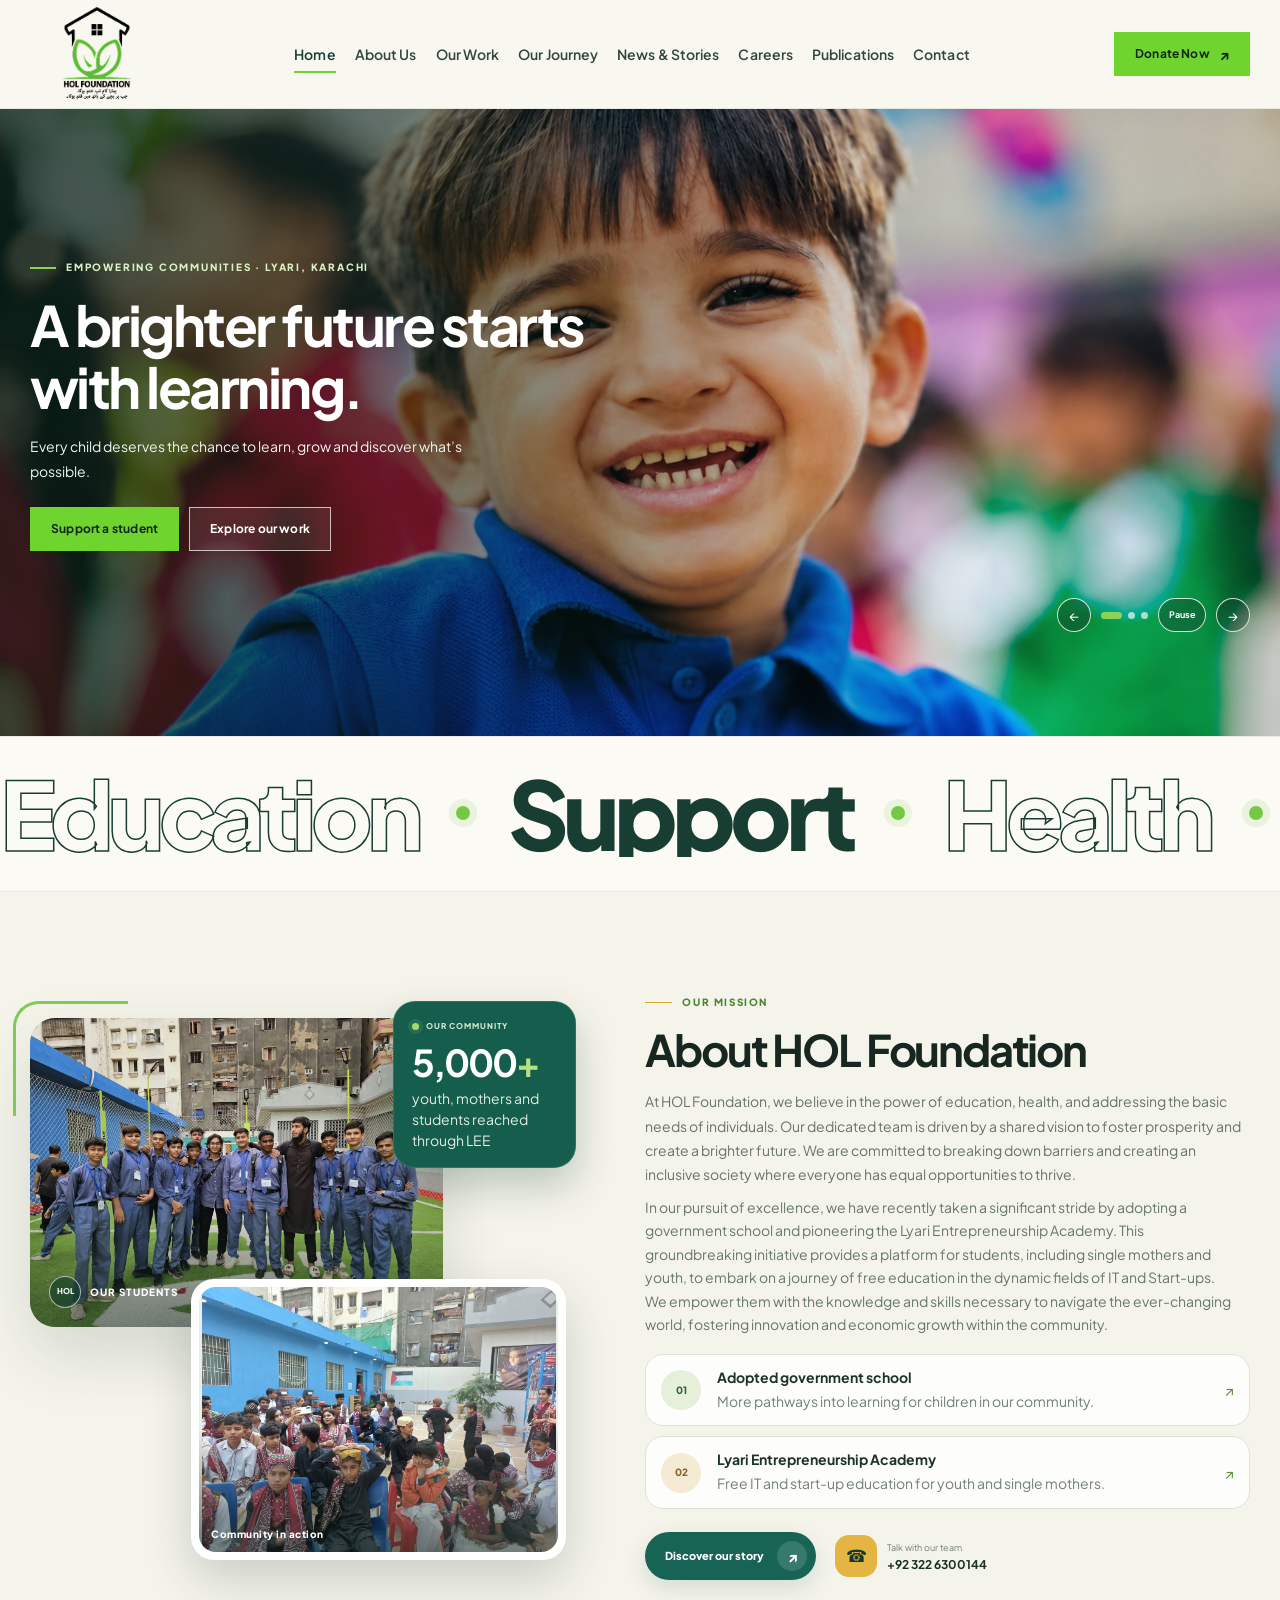
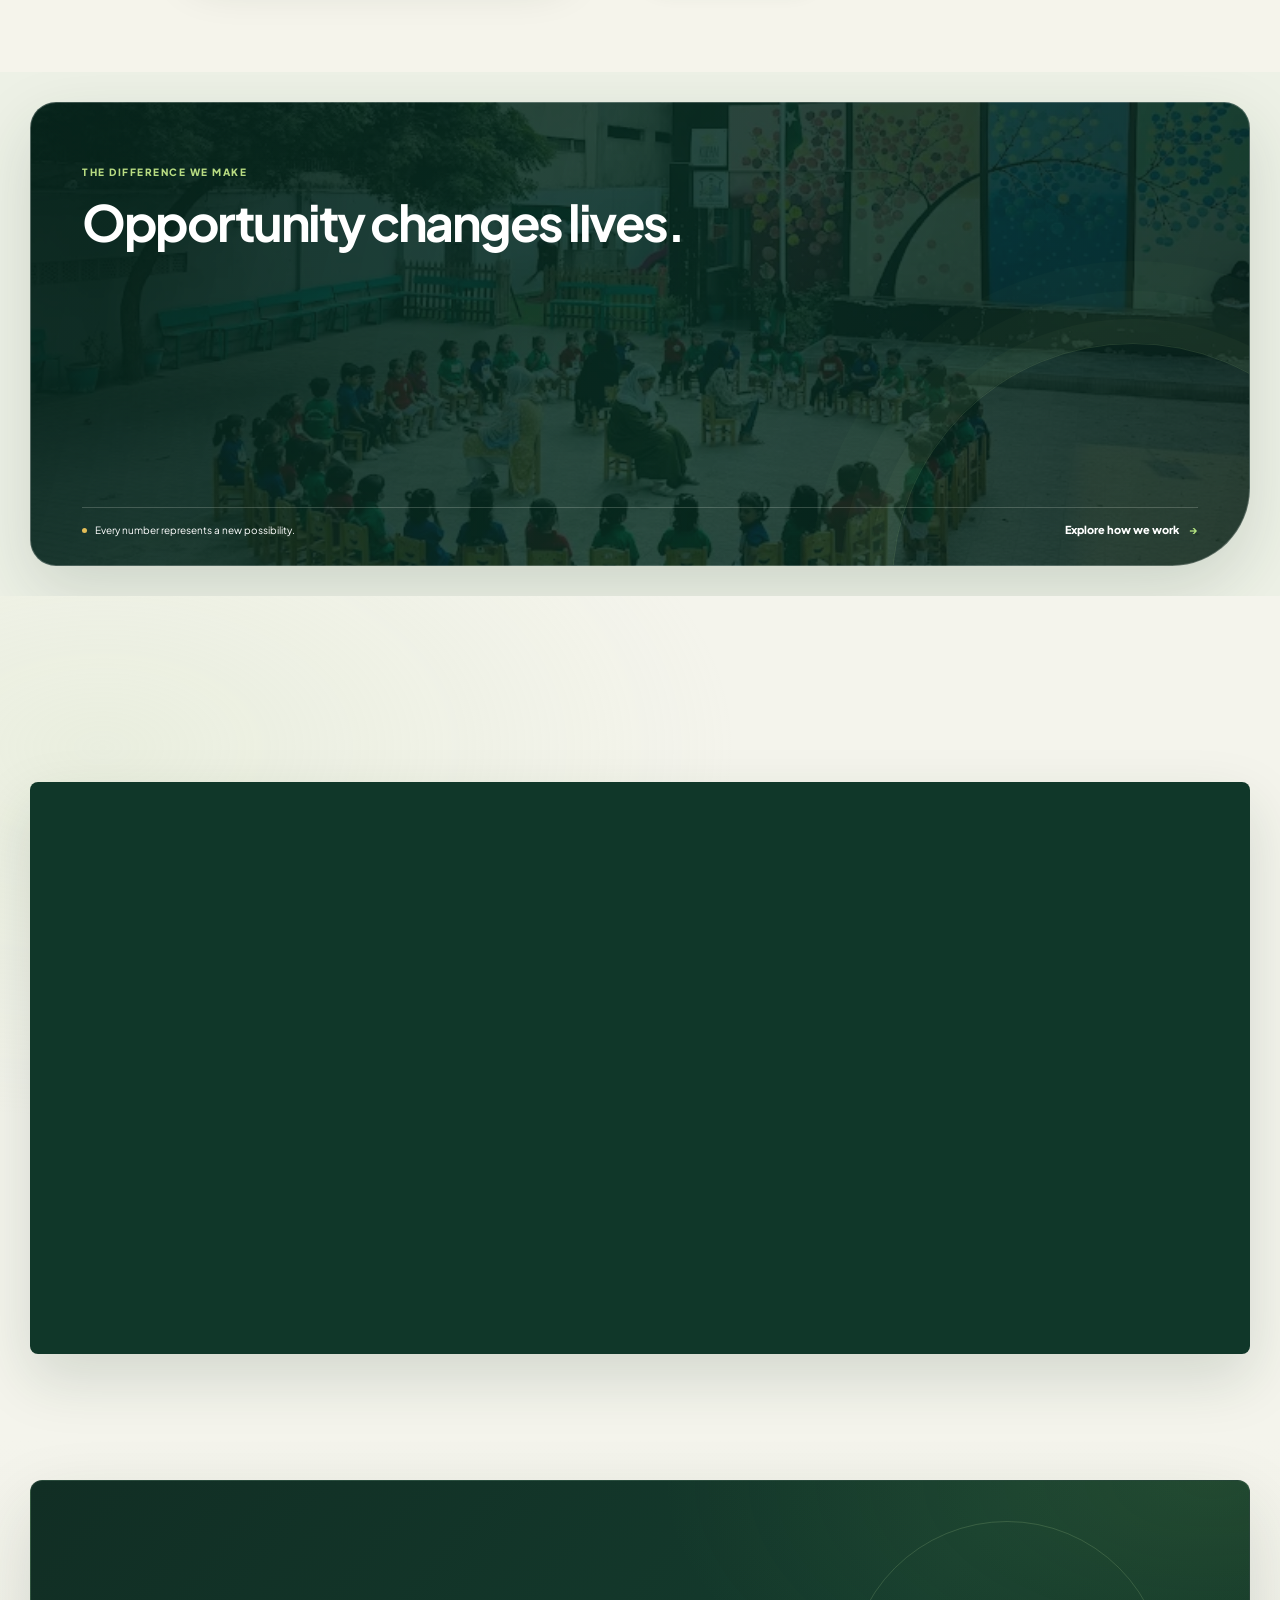
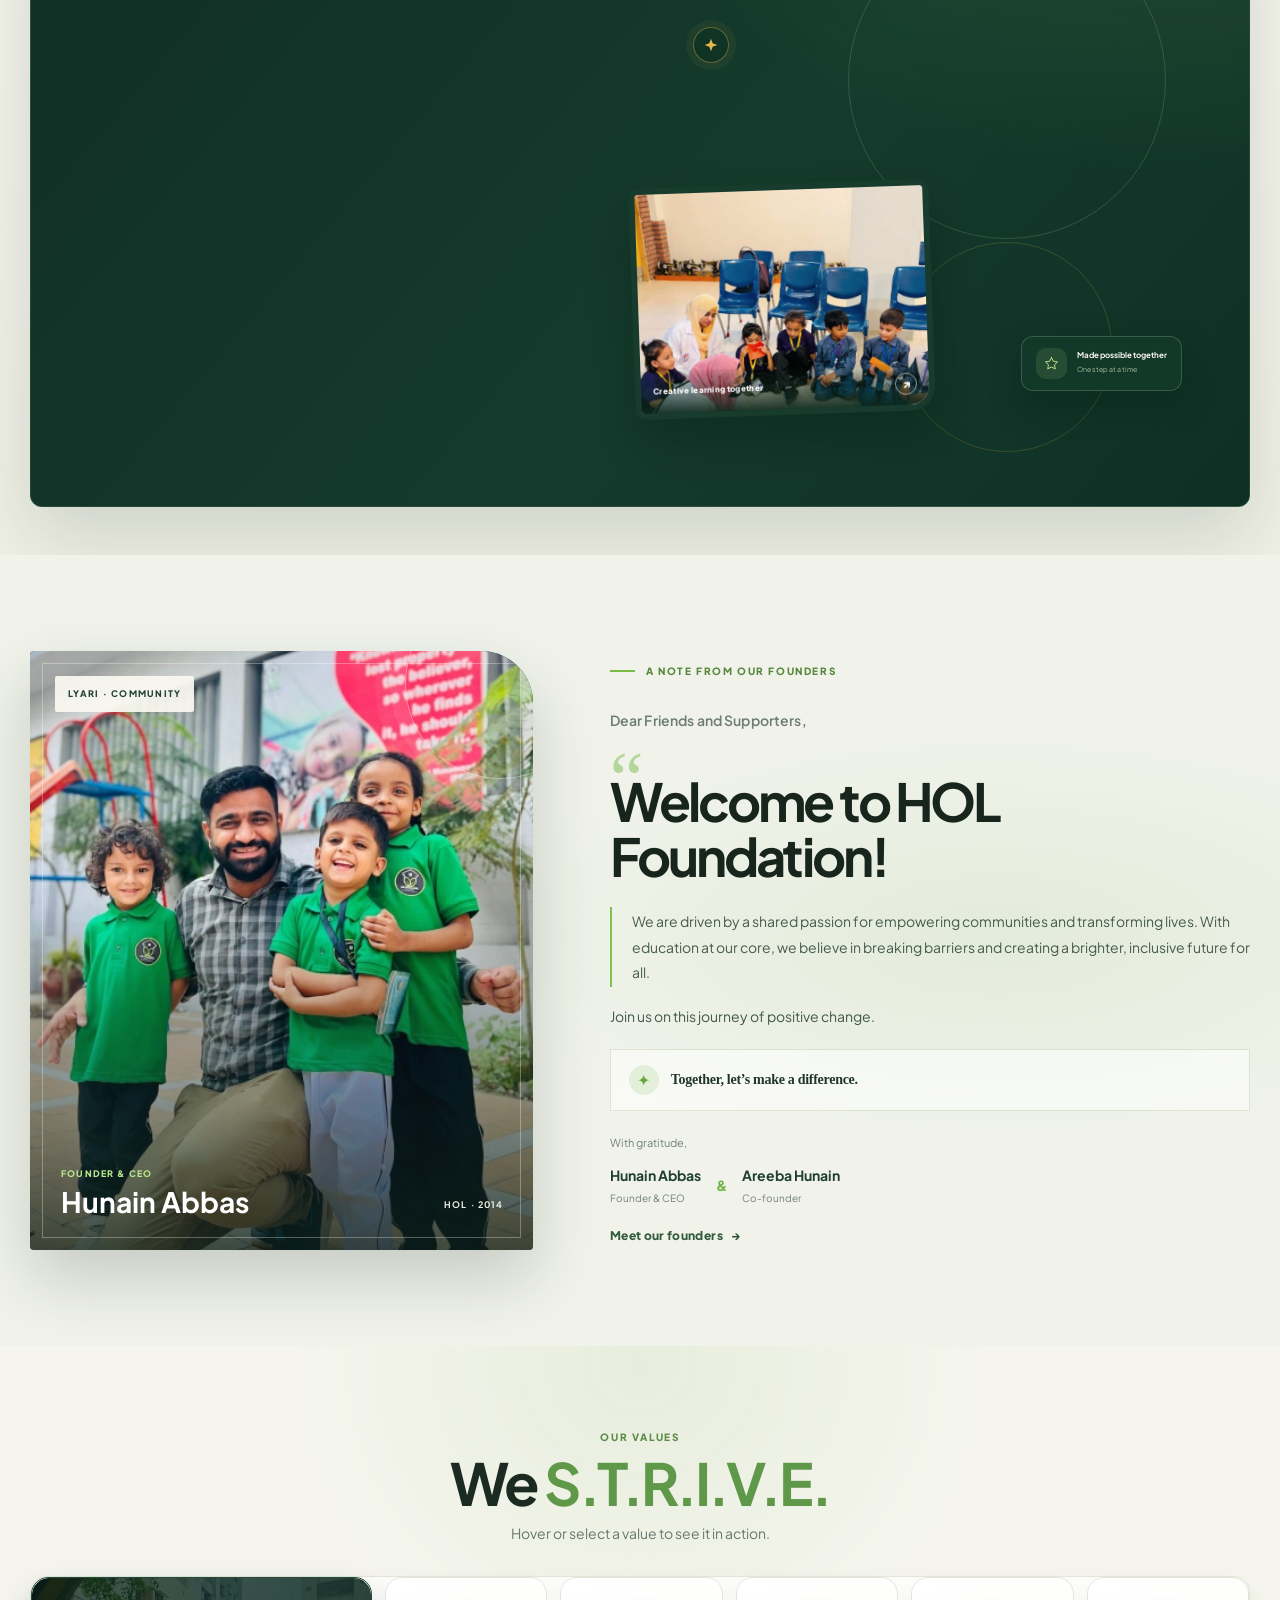
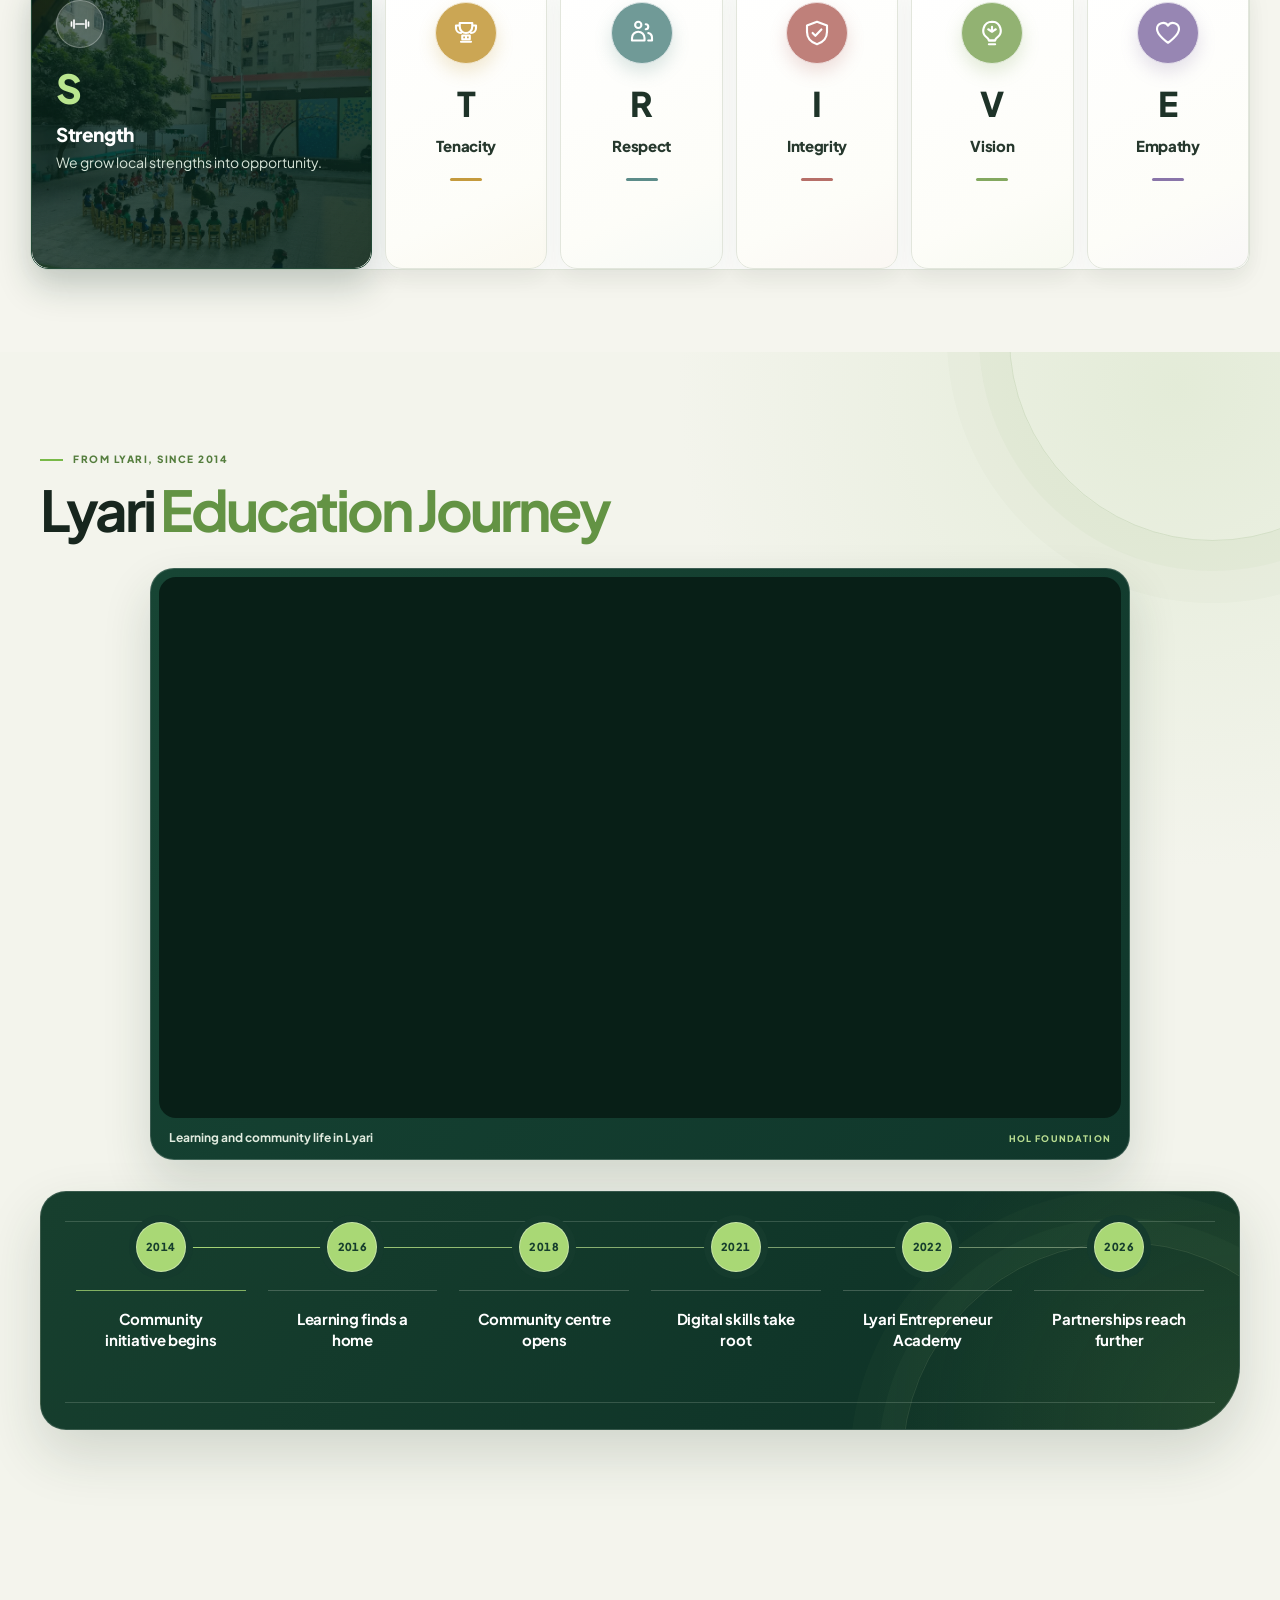
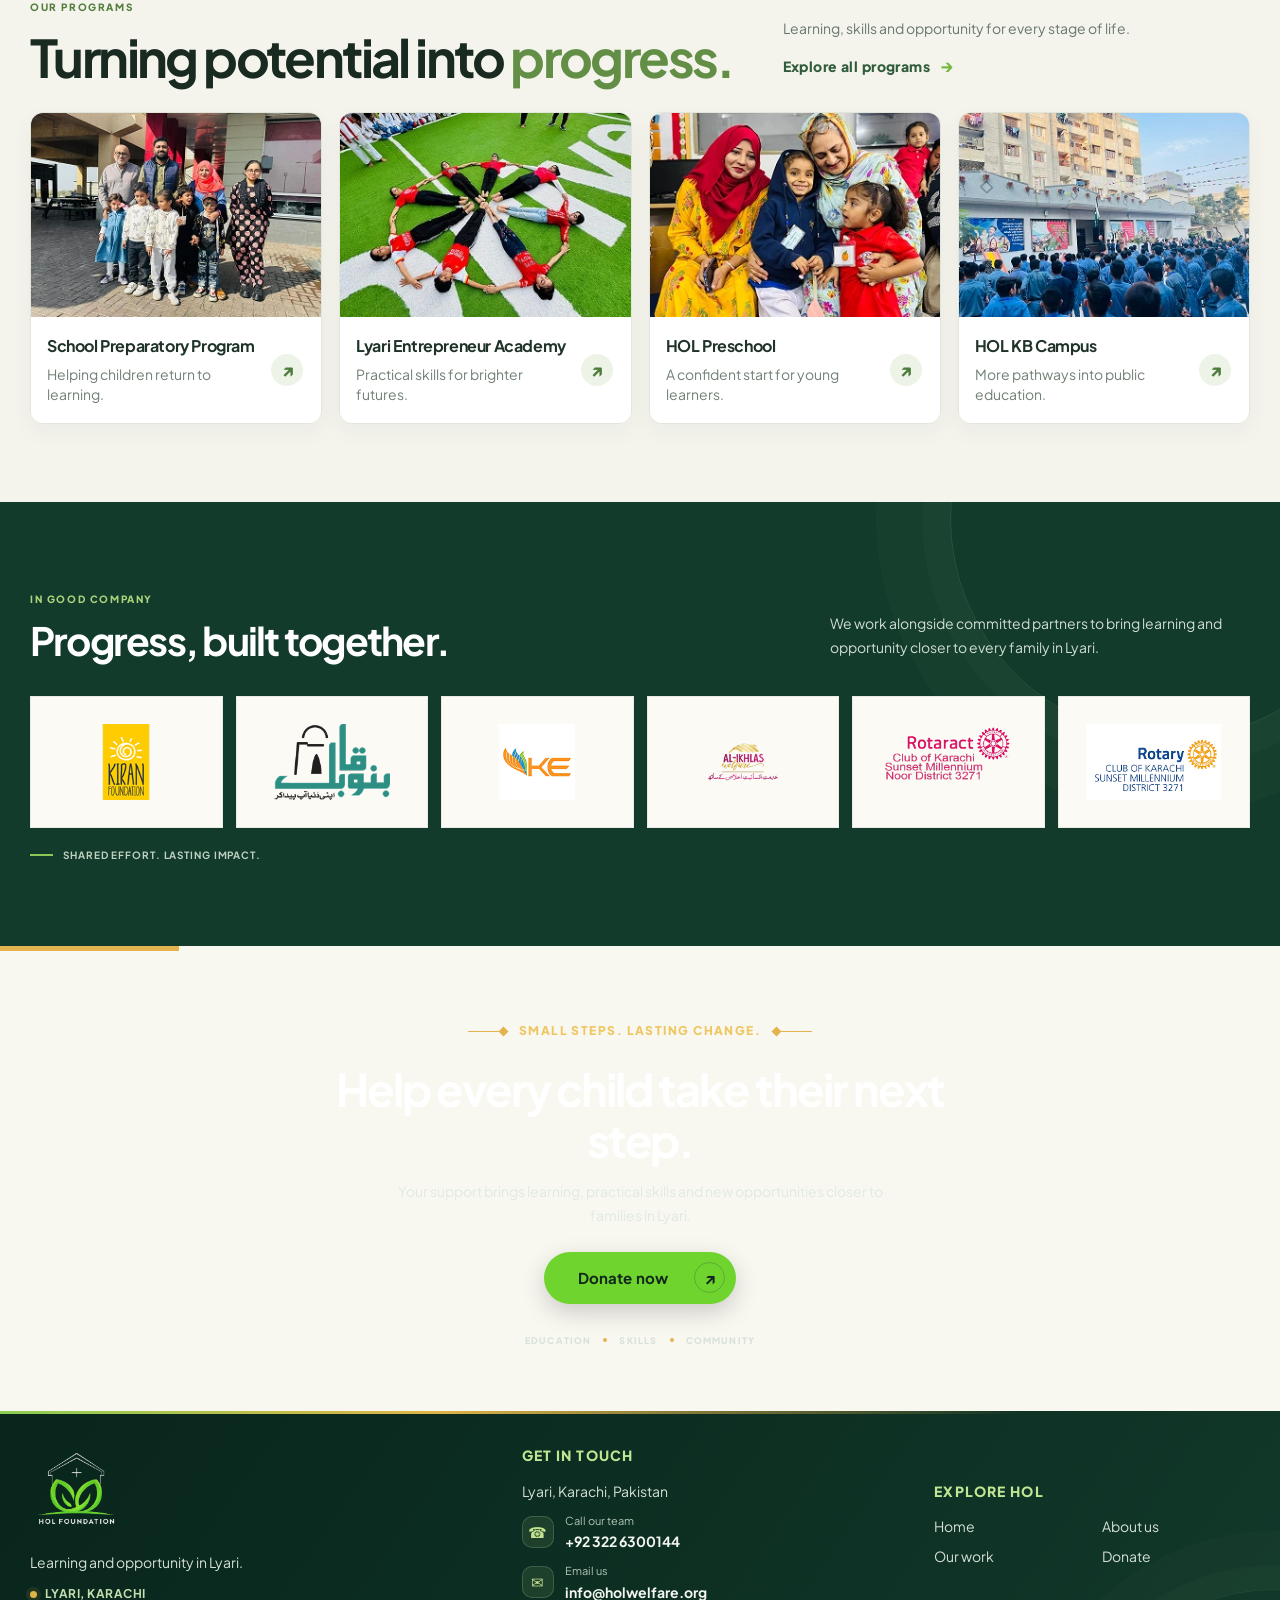
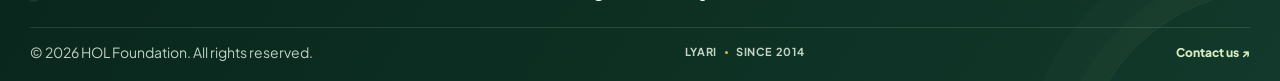
==== commit c9953029: "Add Lyari Education Journey video" ====
--- a/index.html
+++ b/index.html
@@ -178,11 +178,15 @@
     <header class="journey-intro">
       <div class="journey-intro-copy">
         <span class="eyebrow">From Lyari, since 2014</span>
-        <h2 class="section-title" id="journey-title">A journey of <em>lasting change.</em></h2>
-      </div>
-
-    </header>
-    <div class="journey-timeline">
+        <h2 class="section-title" id="journey-title">Lyari <em>Education Journey</em></h2>
+      </div>
+
+    </header>
+  <figure class="journey-film">
+    <div class="journey-film-frame"><iframe src="https://www.youtube-nocookie.com/embed/yER2q7t87Jo?rel=0" title="Lyari Education Journey | HOL Foundation" loading="lazy" referrerpolicy="strict-origin-when-cross-origin" allow="accelerometer; autoplay; clipboard-write; encrypted-media; gyroscope; picture-in-picture; web-share" allowfullscreen></iframe></div>
+    <figcaption>Learning and community life in Lyari <span>HOL FOUNDATION</span></figcaption>
+  </figure>
+  <div class="journey-timeline">
 
       <ol class="journey-list">
         <li data-step="01"><span class="journey-year">2014</span><div data-step="01"><h3>Community initiative begins</h3></div></li>
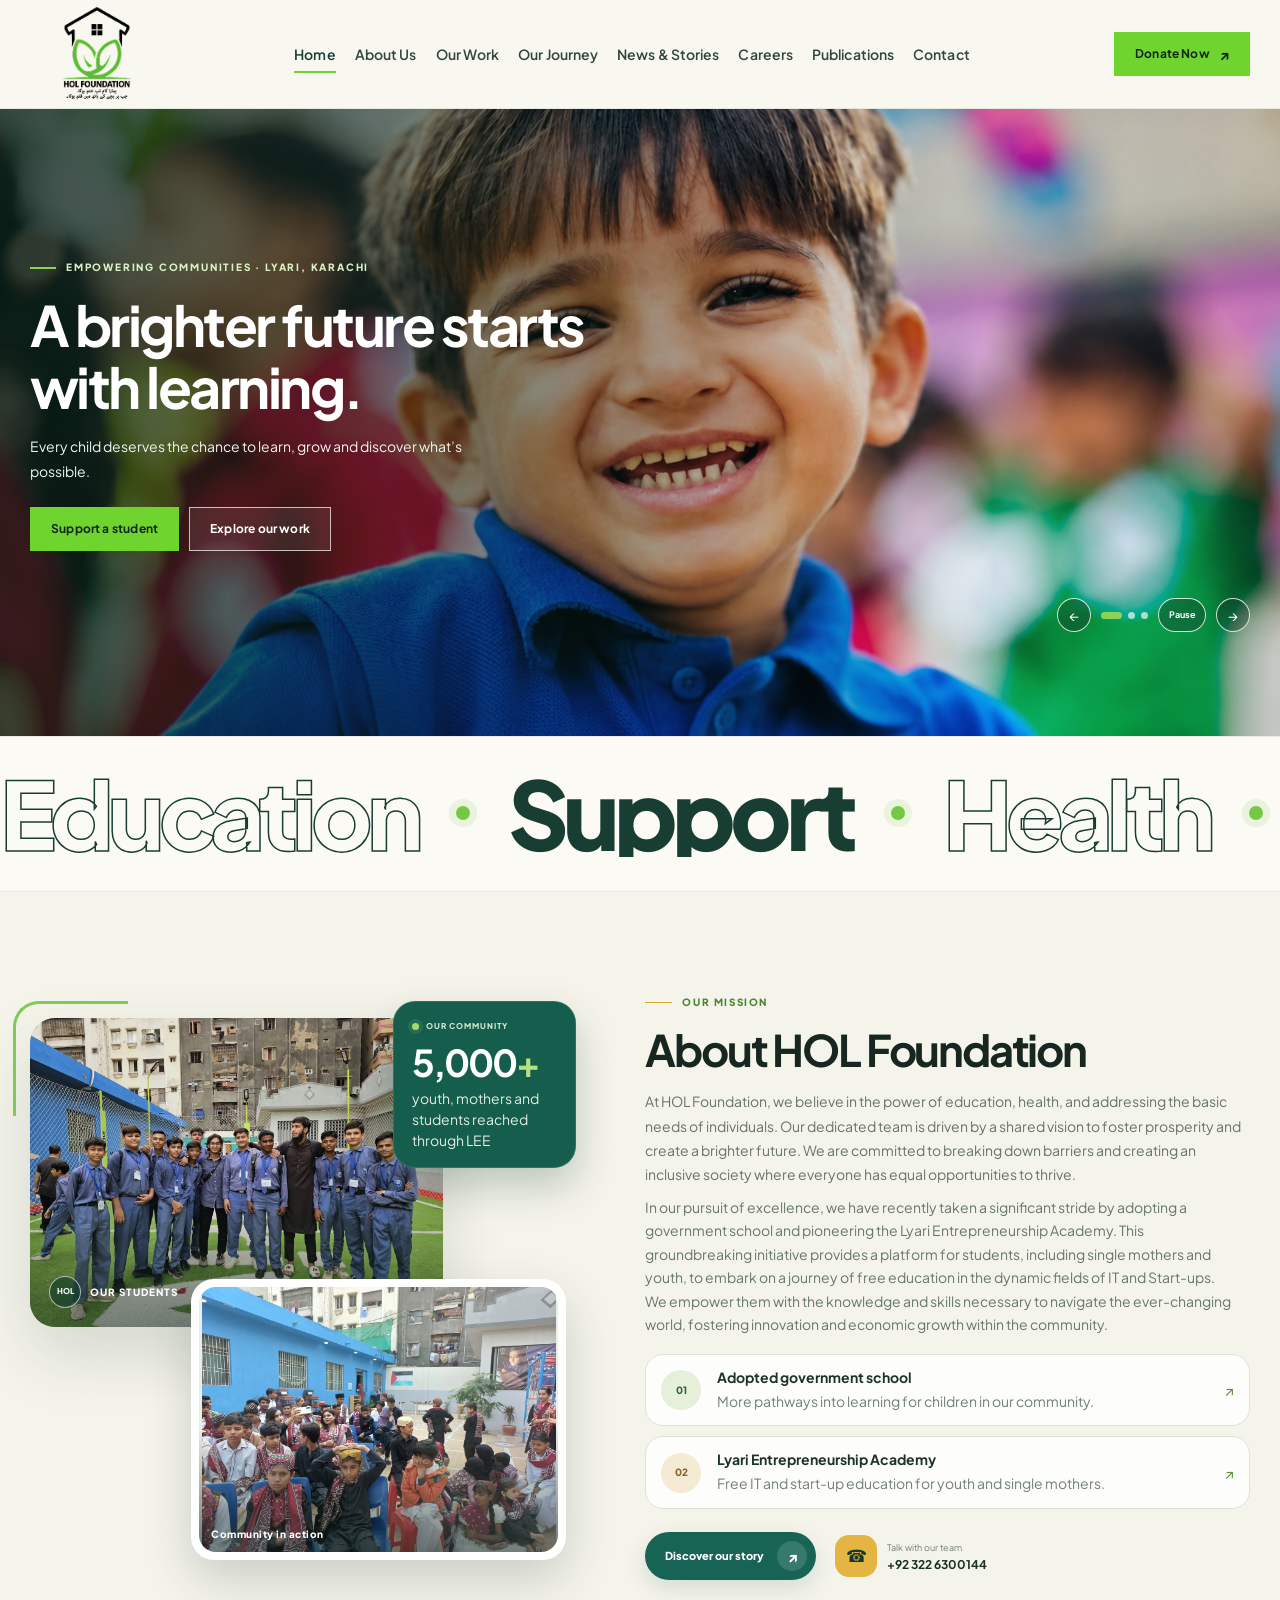
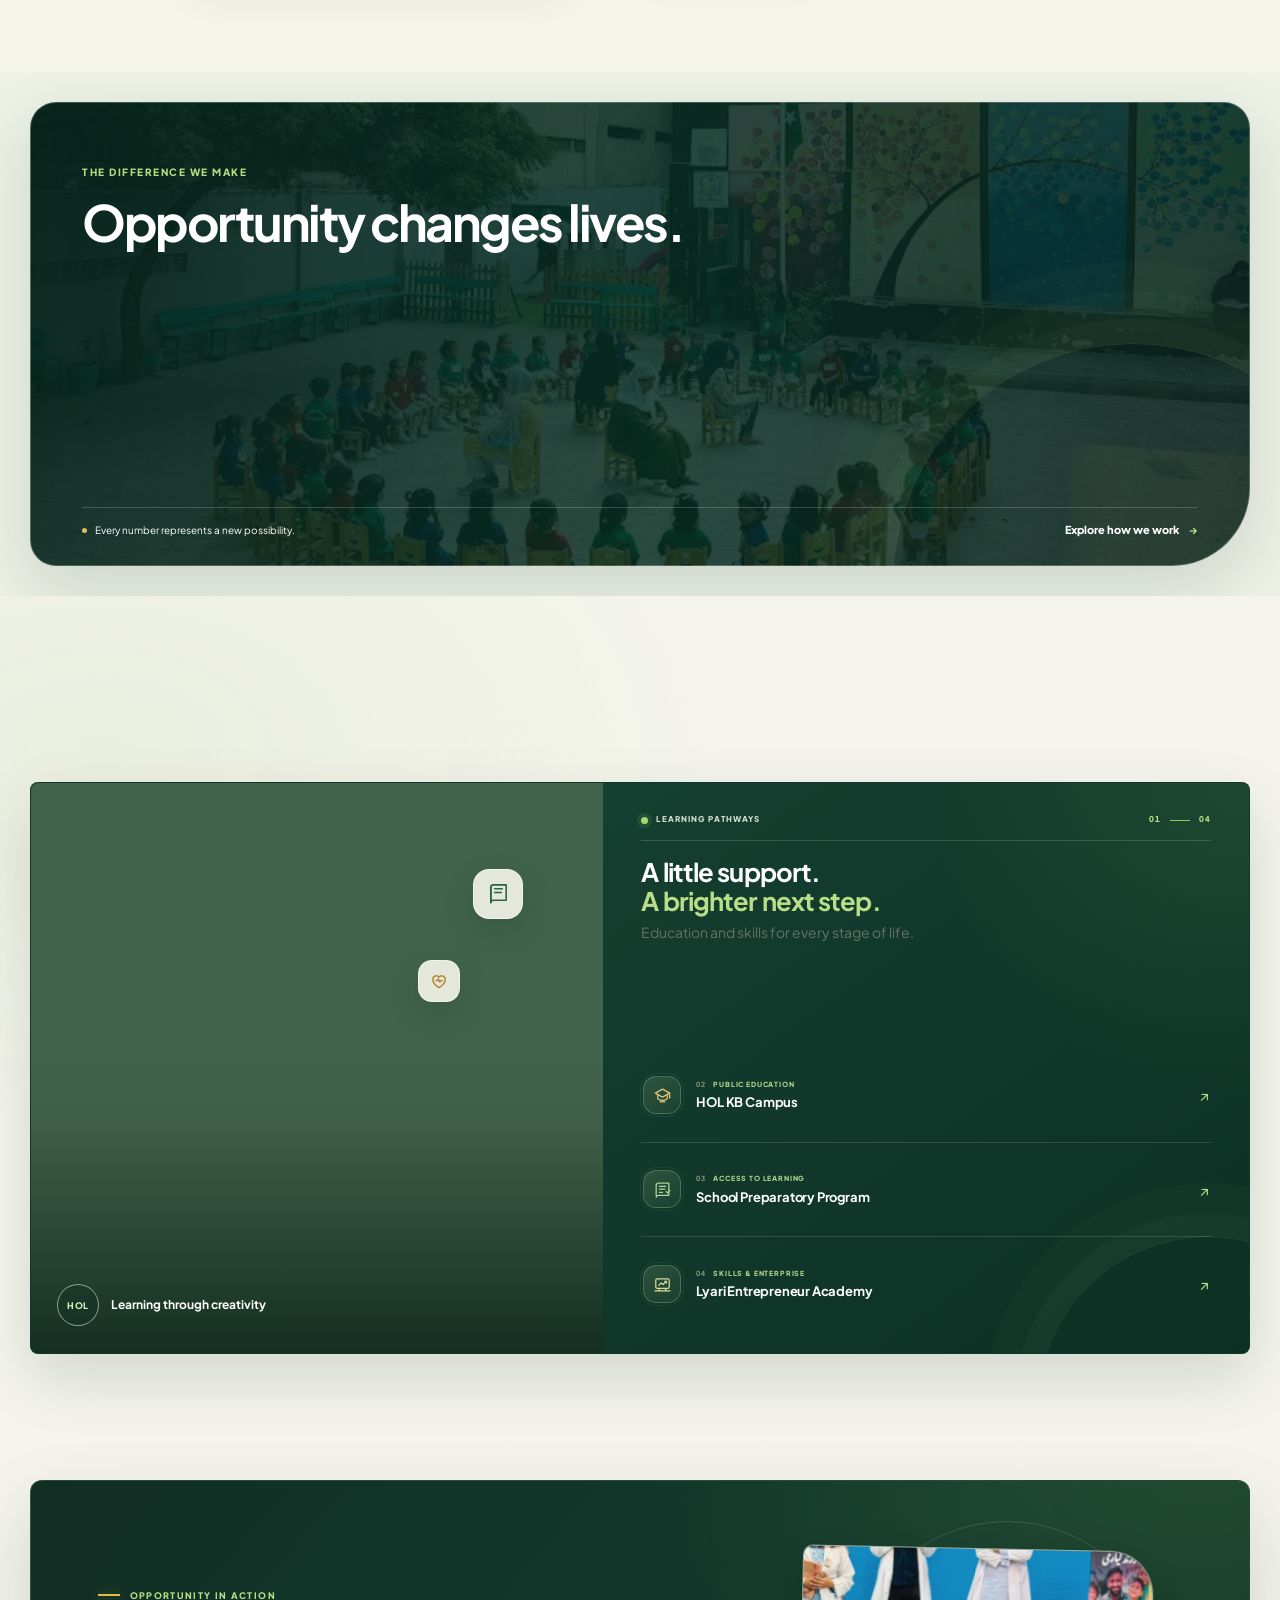
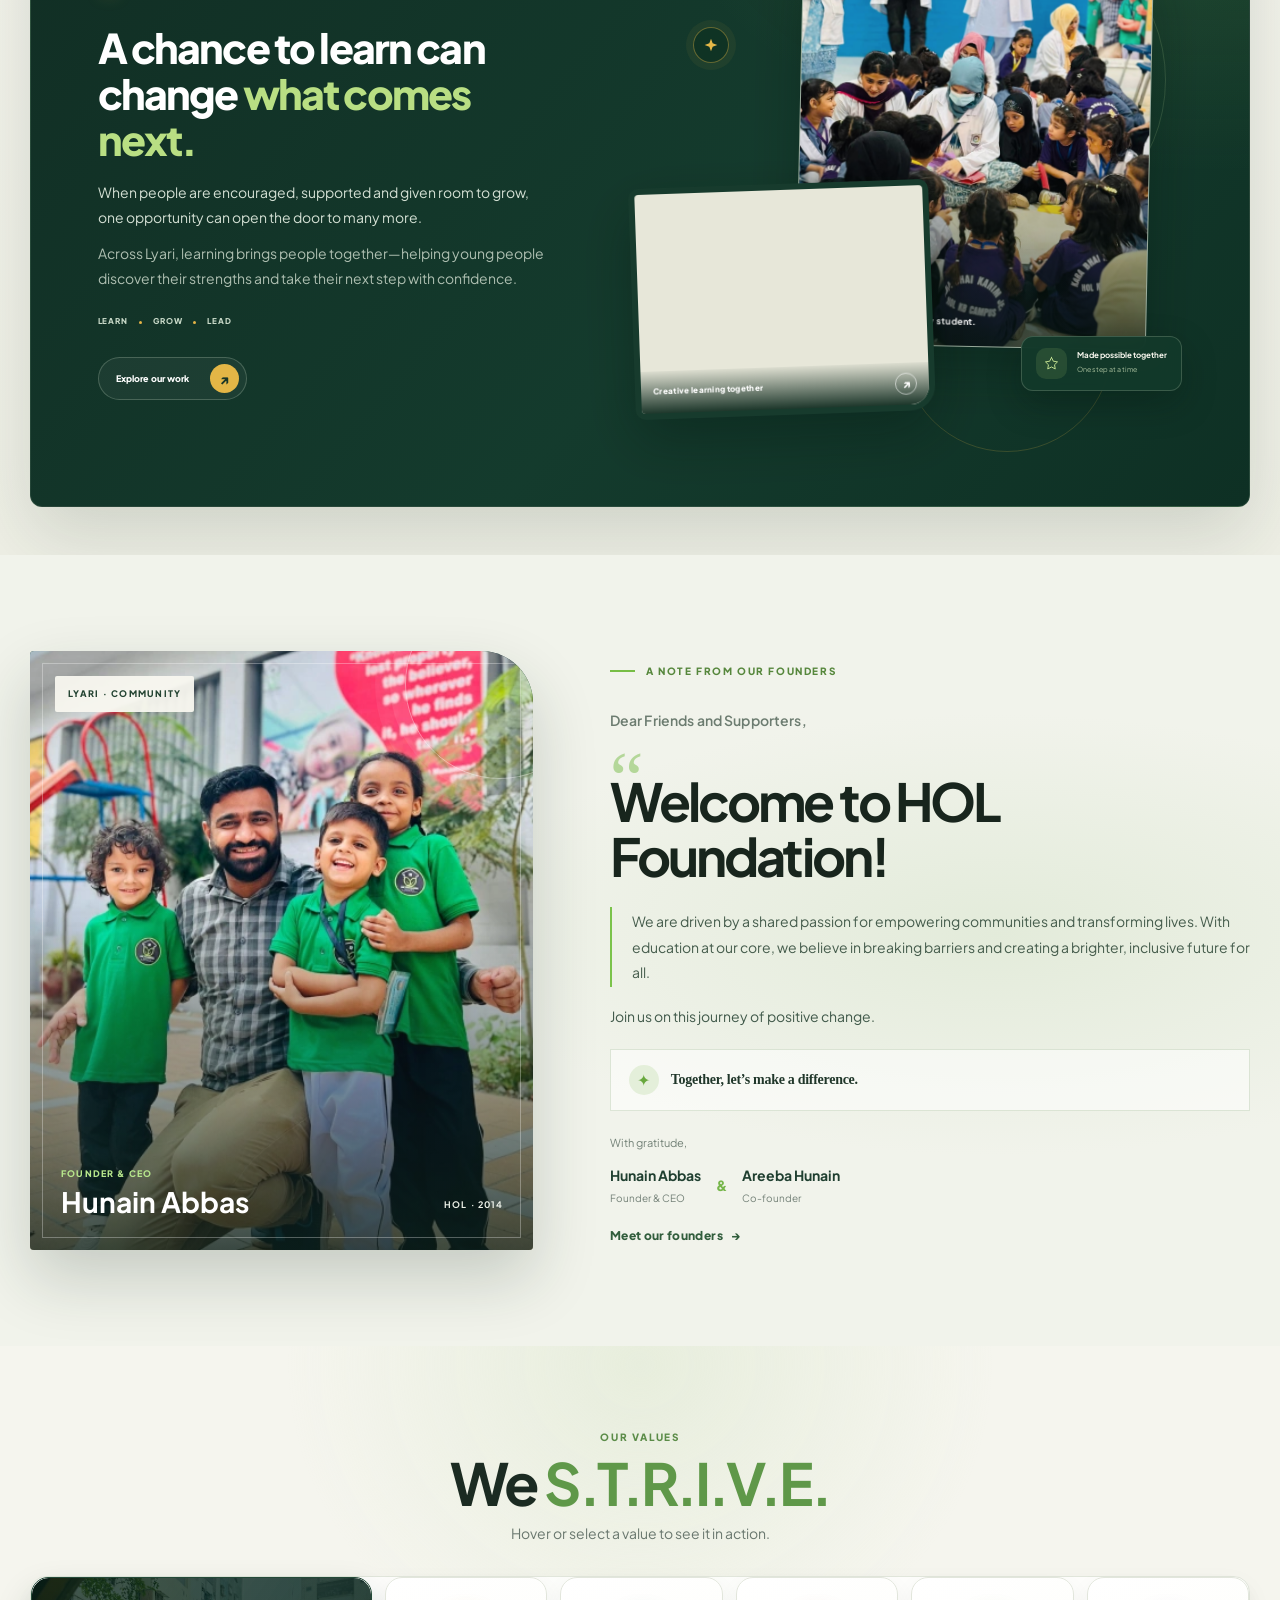
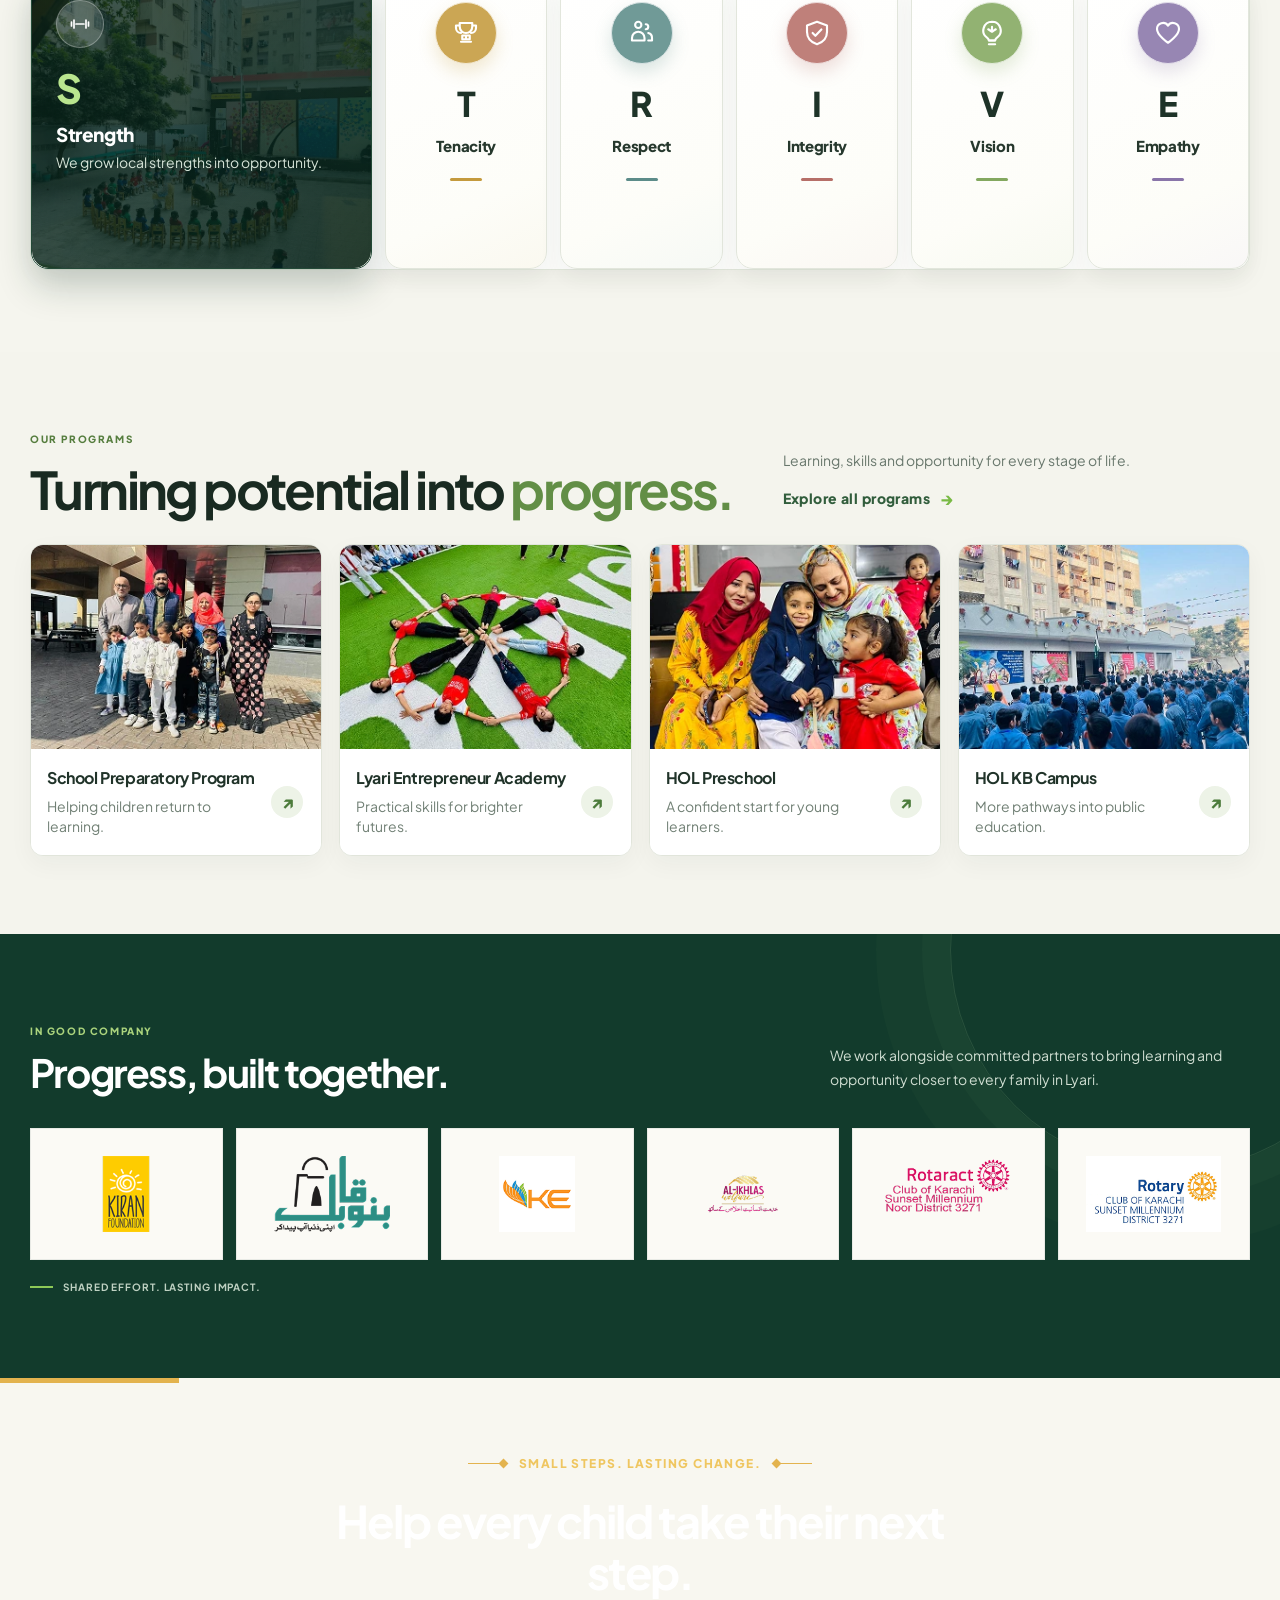
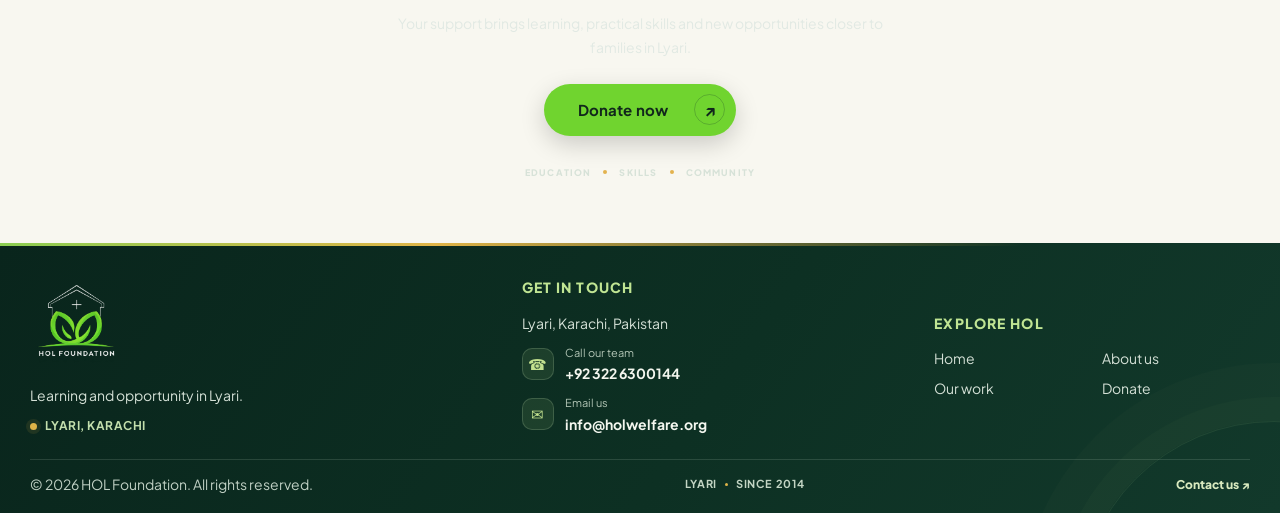
==== commit e8980b76: "Move education journey video to About page" ====
--- a/index.html
+++ b/index.html
@@ -173,34 +173,7 @@
       </article>
     </div>
   </div>
-</section><section class="journey-section" aria-labelledby="journey-title">
-  <div class="container journey-layout">
-    <header class="journey-intro">
-      <div class="journey-intro-copy">
-        <span class="eyebrow">From Lyari, since 2014</span>
-        <h2 class="section-title" id="journey-title">Lyari <em>Education Journey</em></h2>
-      </div>
-
-    </header>
-  <figure class="journey-film">
-    <div class="journey-film-frame"><iframe src="https://www.youtube-nocookie.com/embed/yER2q7t87Jo?rel=0" title="Lyari Education Journey | HOL Foundation" loading="lazy" referrerpolicy="strict-origin-when-cross-origin" allow="accelerometer; autoplay; clipboard-write; encrypted-media; gyroscope; picture-in-picture; web-share" allowfullscreen></iframe></div>
-    <figcaption>Learning and community life in Lyari <span>HOL FOUNDATION</span></figcaption>
-  </figure>
-  <div class="journey-timeline">
-
-      <ol class="journey-list">
-        <li data-step="01"><span class="journey-year">2014</span><div data-step="01"><h3>Community initiative begins</h3></div></li>
-        <li data-step="02"><span class="journey-year">2016</span><div data-step="02"><h3>Learning finds a home</h3></div></li>
-        <li data-step="03"><span class="journey-year">2018</span><div data-step="03"><h3>Community centre opens</h3></div></li>
-        <li data-step="04"><span class="journey-year">2021</span><div data-step="04"><h3>Digital skills take root</h3></div></li>
-        <li data-step="05"><span class="journey-year">2022</span><div data-step="05"><h3>Lyari Entrepreneur Academy</h3></div></li>
-        <li data-step="06"><span class="journey-year">2026</span><div data-step="06"><h3>Partnerships reach further</h3></div></li>
-      </ol>
-    </div>
-  </div>
-</section>
-
-<section class="section home-stories-section" aria-labelledby="home-stories-title">
+</section><section class="section home-stories-section" aria-labelledby="home-stories-title">
   <div class="container">
     <header class="section-header section-heading-row home-stories-heading">
       <div>
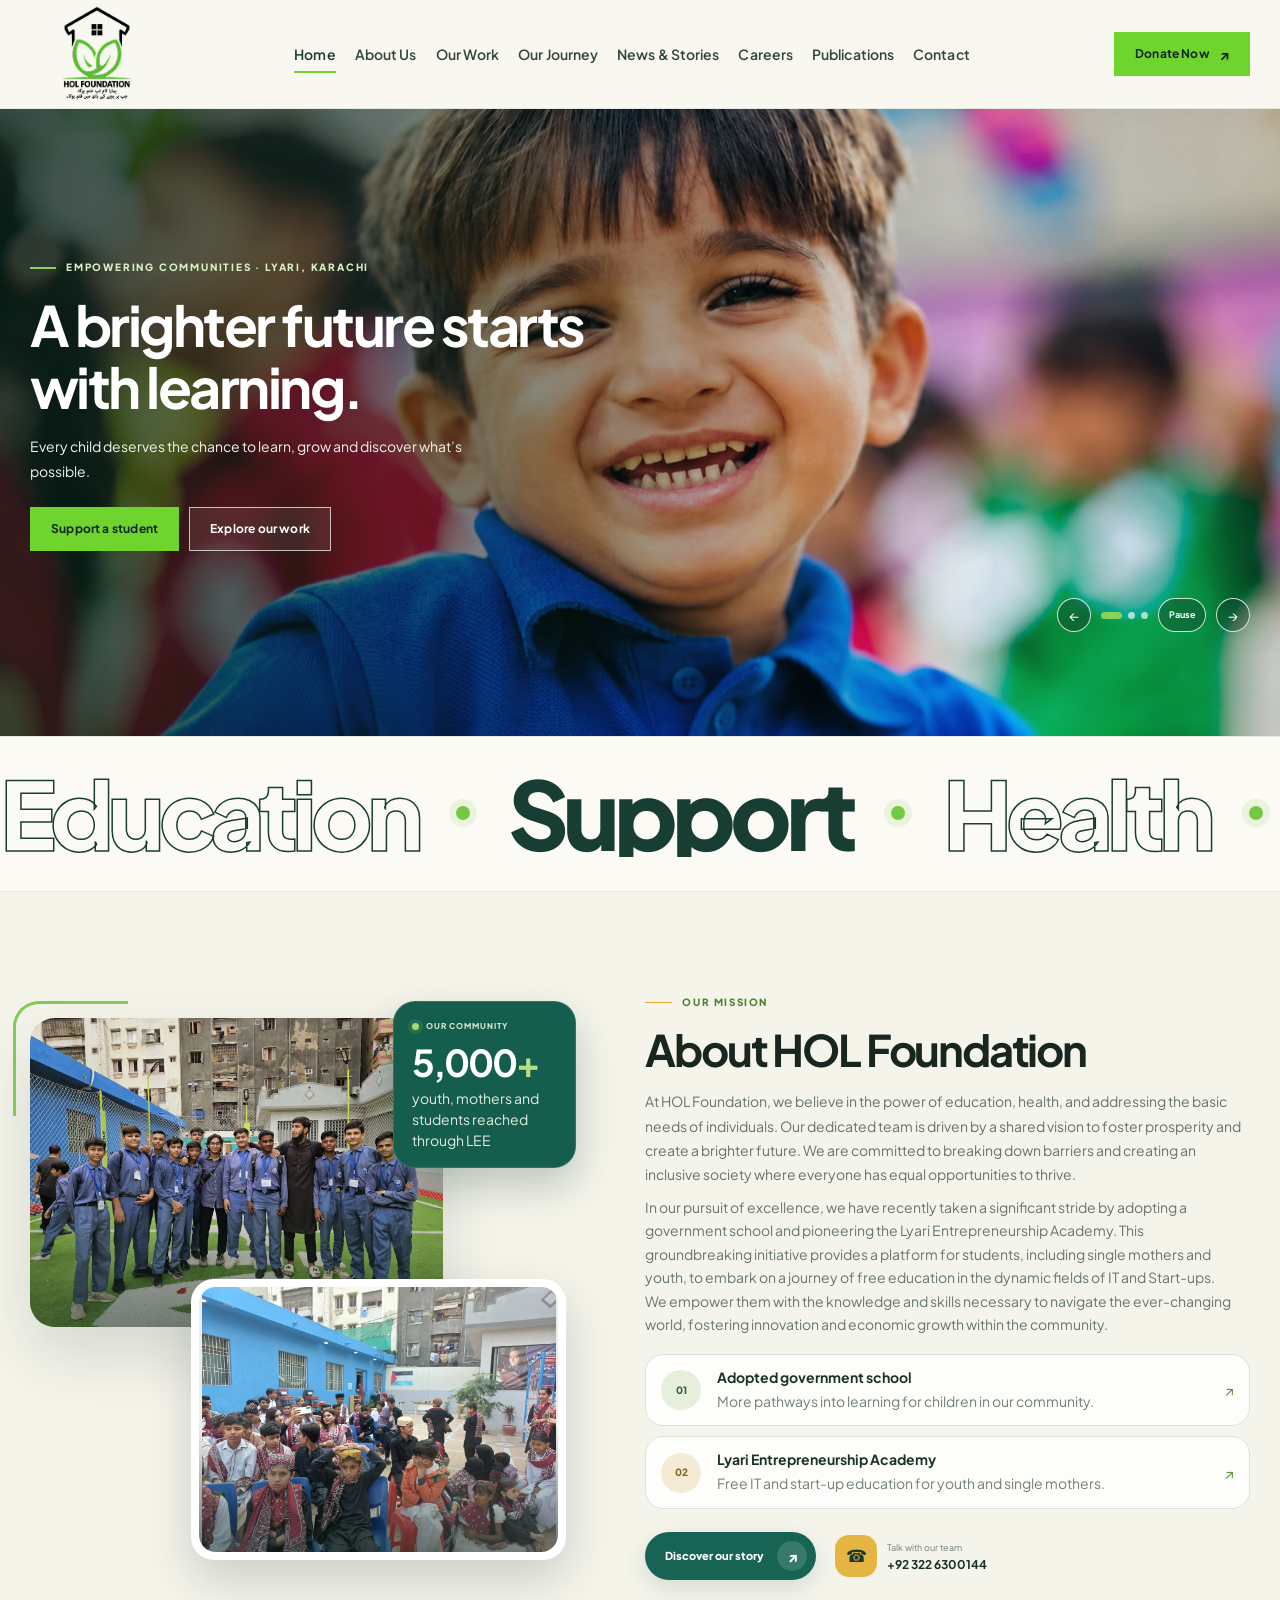
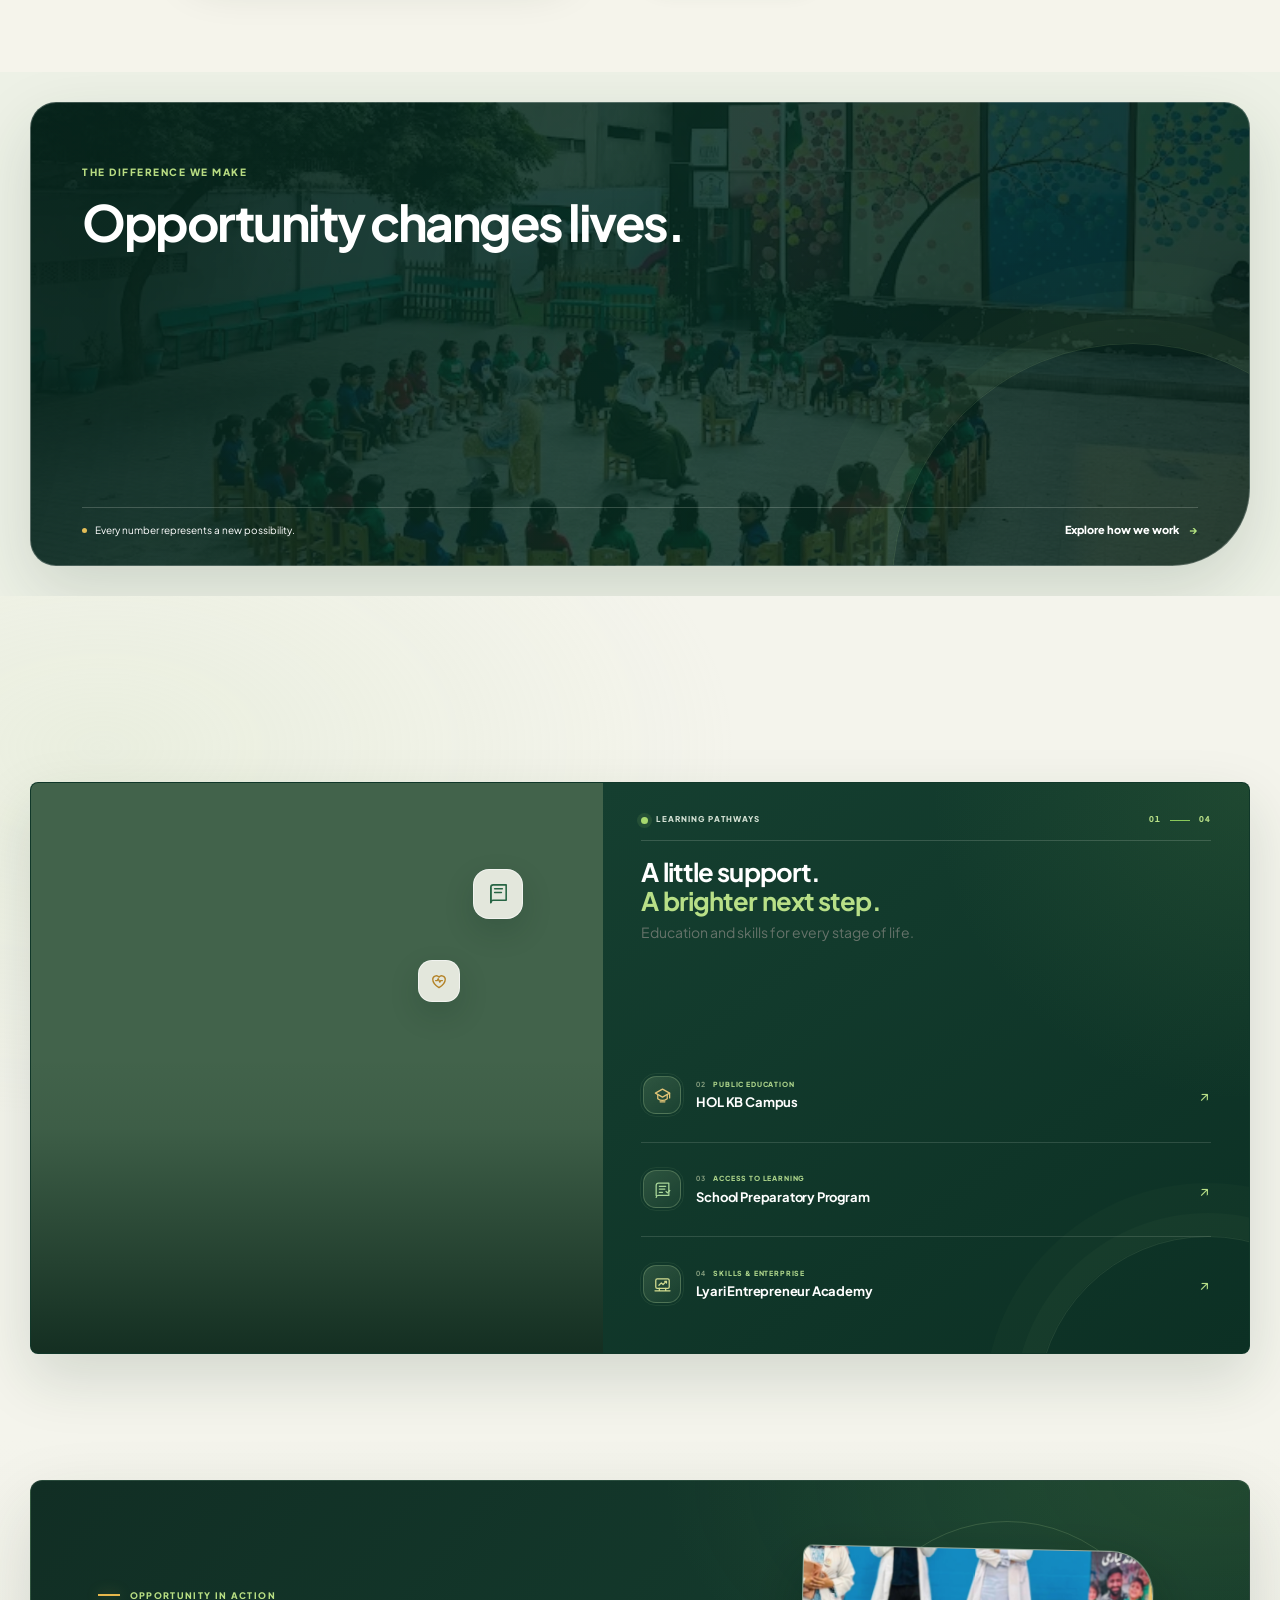
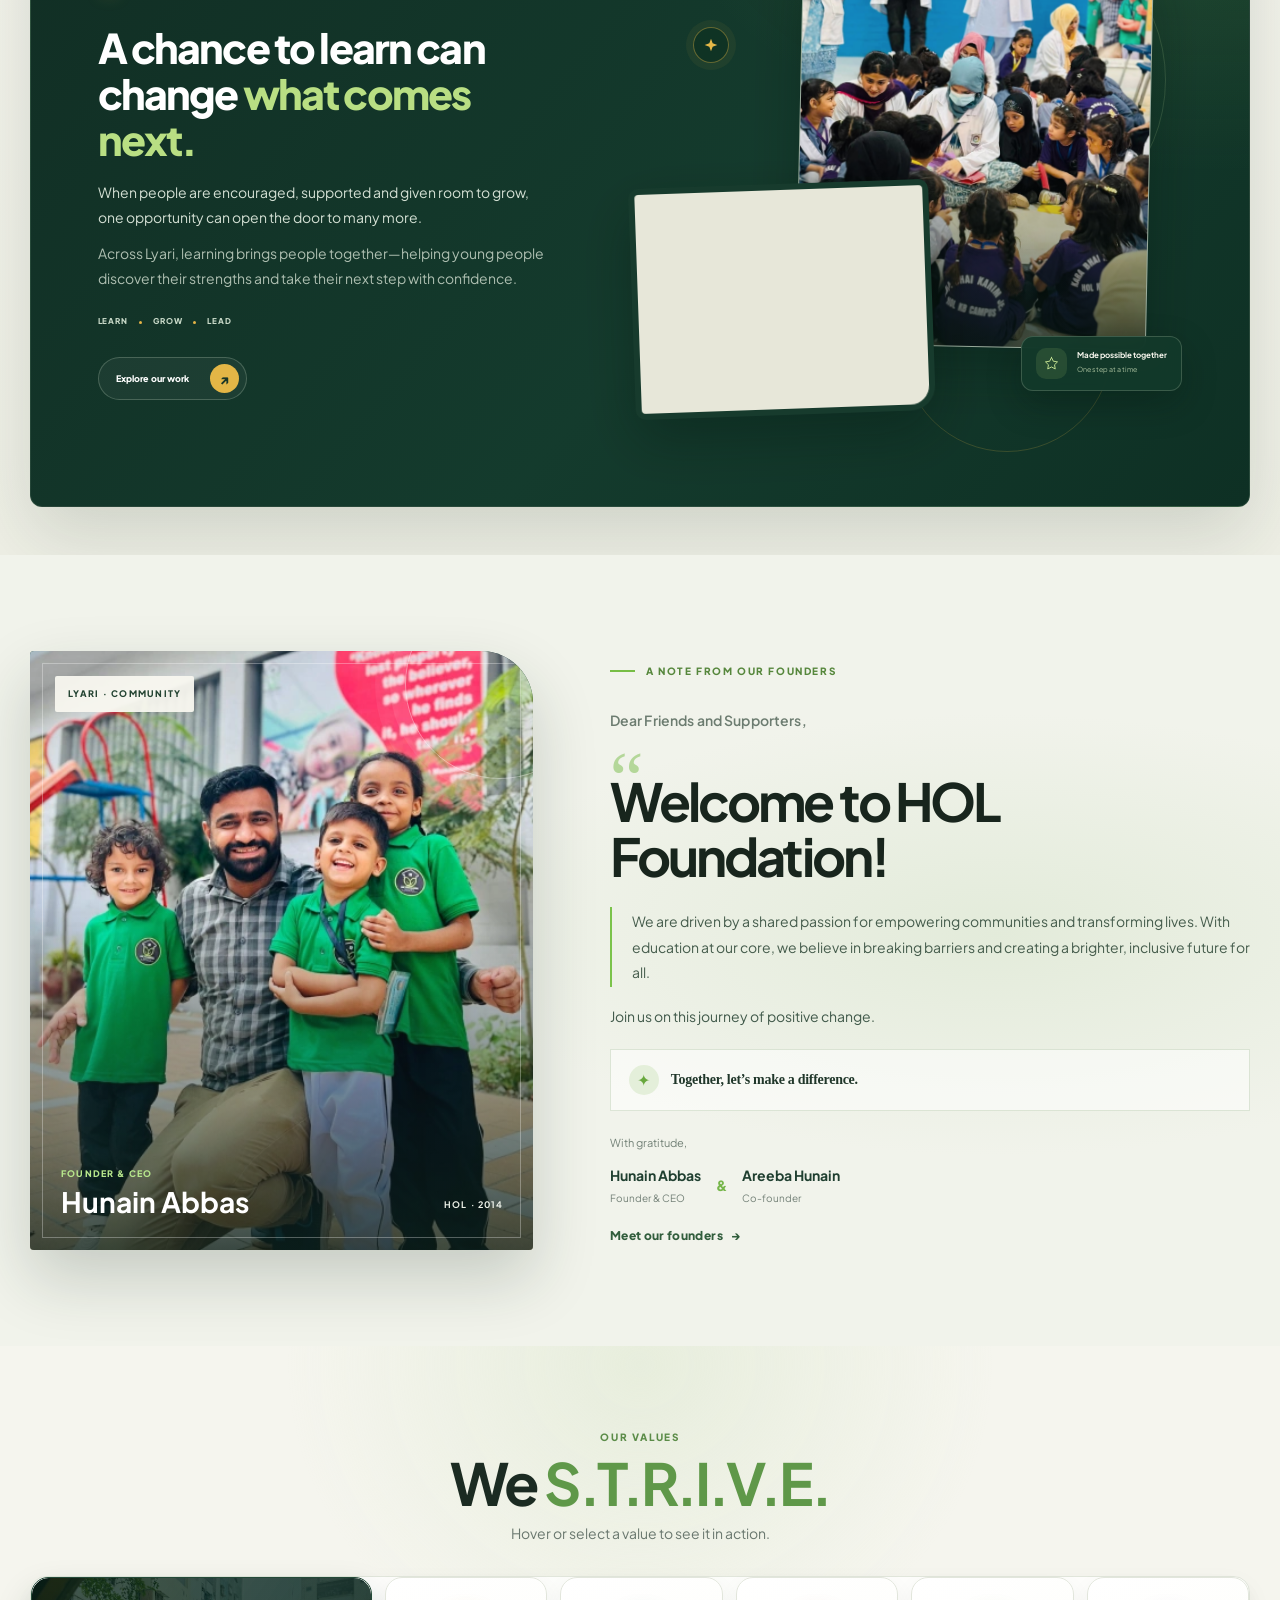
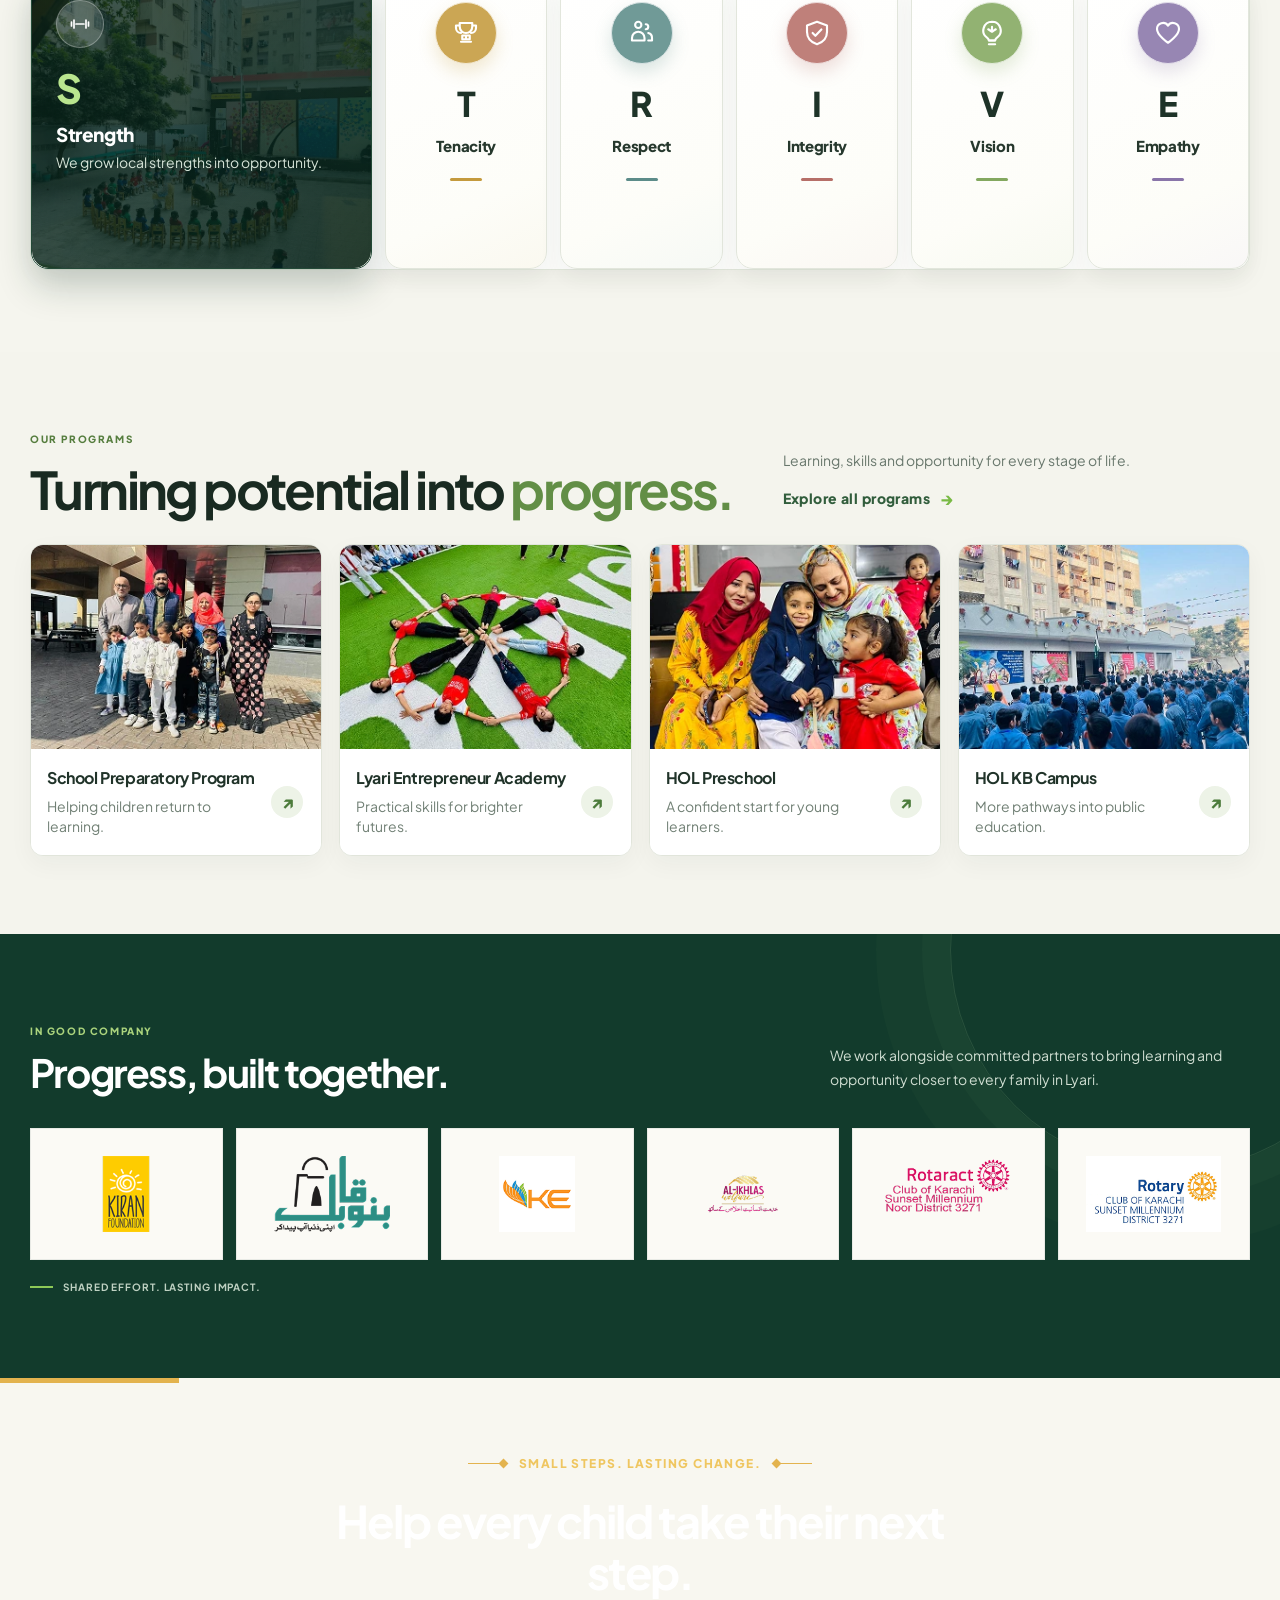
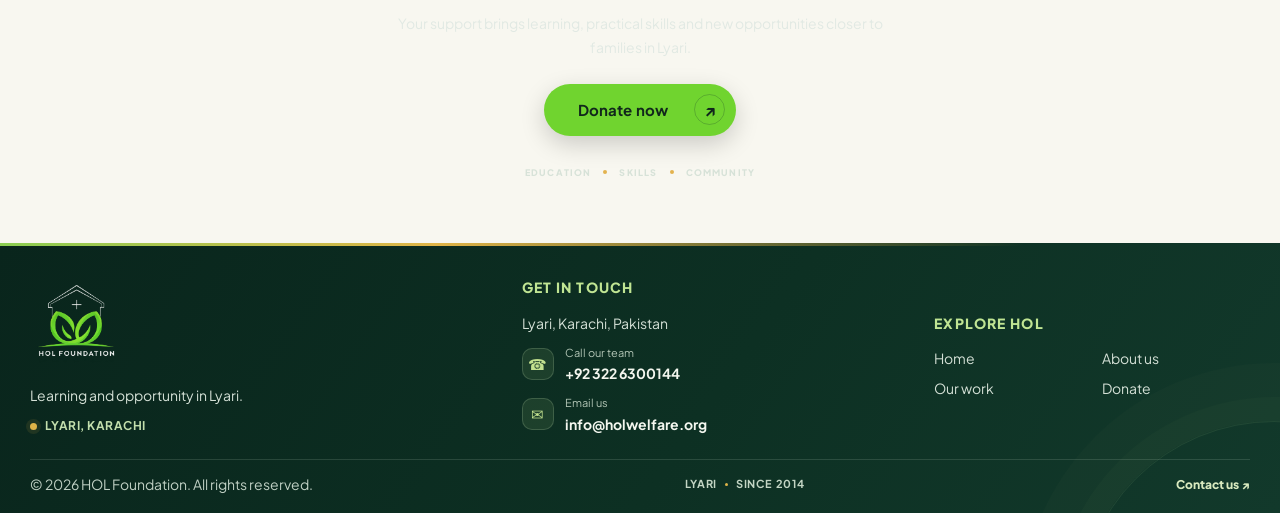
==== commit 328b5a28: "Publish latest HOL Foundation site updates" ====
--- a/index.html
+++ b/index.html
@@ -17,11 +17,11 @@
     <div class="about-story-visual">
       <figure class="about-photo-main">
         <img loading="lazy" src="assets/images/about/kb-campus-students.webp" alt="Students and educator standing together at HOL KB Campus in Lyari">
-        <figcaption><span class="about-photo-mark">HOL</span><span>Our students</span></figcaption>
+
       </figure>
       <figure class="about-photo-secondary">
         <img loading="lazy" src="assets/images/about/hol-campus-event-hd.webp" alt="Students and families at a community event in the HOL KB Campus courtyard">
-        <figcaption>Community in action</figcaption>
+
       </figure>
       <aside class="about-impact-card" aria-label="More than 5,000 youth, mothers and students reached through Lyari Entrepreneur Academy">
         <span class="about-impact-kicker"><i aria-hidden="true"></i> Our community</span>
@@ -83,7 +83,7 @@
         <img loading="lazy" decoding="async" src="assets/images/about/work-learning-pathways.png" alt="Children and mentors sharing colorful paper crafts during a classroom activity">
         <span class="work-photo-float work-photo-float-one" aria-hidden="true"><svg viewBox="0 0 24 24" fill="none"><path d="M4 5.5A2.5 2.5 0 0 1 6.5 3H20v16H6.5A2.5 2.5 0 0 0 4 21.5v-16Z"/><path d="M4 6v15.5M8 7h8M8 11h7"/></svg></span>
         <span class="work-photo-float work-photo-float-two" aria-hidden="true"><svg viewBox="0 0 24 24" fill="none"><path d="M12 20s-7.5-4.4-7.5-10a4.2 4.2 0 0 1 7.5-2.6A4.2 4.2 0 0 1 19.5 10C19.5 15.6 12 20 12 20Z"/><path d="M8 11.5h2l1-2.2 2 4 1-1.8h2"/></svg></span>
-        <figcaption><span class="work-image-seal" aria-hidden="true">HOL</span><span><strong>Learning through creativity</strong></span></figcaption>
+
       </figure>
       <div class="work-reframe-content">
         <div class="work-reframe-kicker"><span><i aria-hidden="true"></i> Learning pathways</span><span>01 <b></b> 04</span></div>
@@ -112,8 +112,8 @@
       <span class="impact-story-orbit impact-story-orbit-one" aria-hidden="true"></span>
       <span class="impact-story-orbit impact-story-orbit-two" aria-hidden="true"></span>
       <span class="impact-photo-spark impact-photo-spark-one" aria-hidden="true"><svg viewBox="0 0 24 24" fill="none"><path d="M12 2.5 14.5 9.5 21.5 12 14.5 14.5 12 21.5 9.5 14.5 2.5 12 9.5 9.5 12 2.5Z"/></svg></span>
-      <figure class="impact-photo-main"><img loading="lazy" decoding="async" src="assets/images/stories/community-classroom-learning.jpg" alt="Children learning together with their teachers in a classroom"><figcaption>Learning grows with every student.</figcaption></figure>
-      <figure class="impact-photo-secondary"><img loading="lazy" decoding="async" src="assets/images/stories/classroom-craft-activity.jpg" alt="Children making colorful paper crafts with their teacher at HOL KB Campus"><figcaption><span>Creative learning together</span><i aria-hidden="true">&#8599;</i></figcaption></figure>
+      <figure class="impact-photo-main"><img loading="lazy" decoding="async" src="assets/images/stories/community-classroom-learning.jpg" alt="Children learning together with their teachers in a classroom"></figure>
+      <figure class="impact-photo-secondary"><img loading="lazy" decoding="async" src="assets/images/stories/classroom-craft-activity.jpg" alt="Children making colorful paper crafts with their teacher at HOL KB Campus"></figure>
       <div class="impact-story-stamp"><span class="impact-stamp-icon" aria-hidden="true"><svg viewBox="0 0 24 24" fill="none"><path d="M12 3.5 14.6 8.8l5.9.9-4.2 4.1 1 5.9-5.3-2.8-5.3 2.8 1-5.9-4.2-4.1 5.9-.9L12 3.5Z"/></svg></span><span><strong>Made possible together</strong><small>One step at a time</small></span></div>
     </div>
   </div>
@@ -239,4 +239,3 @@
 
 
 
-
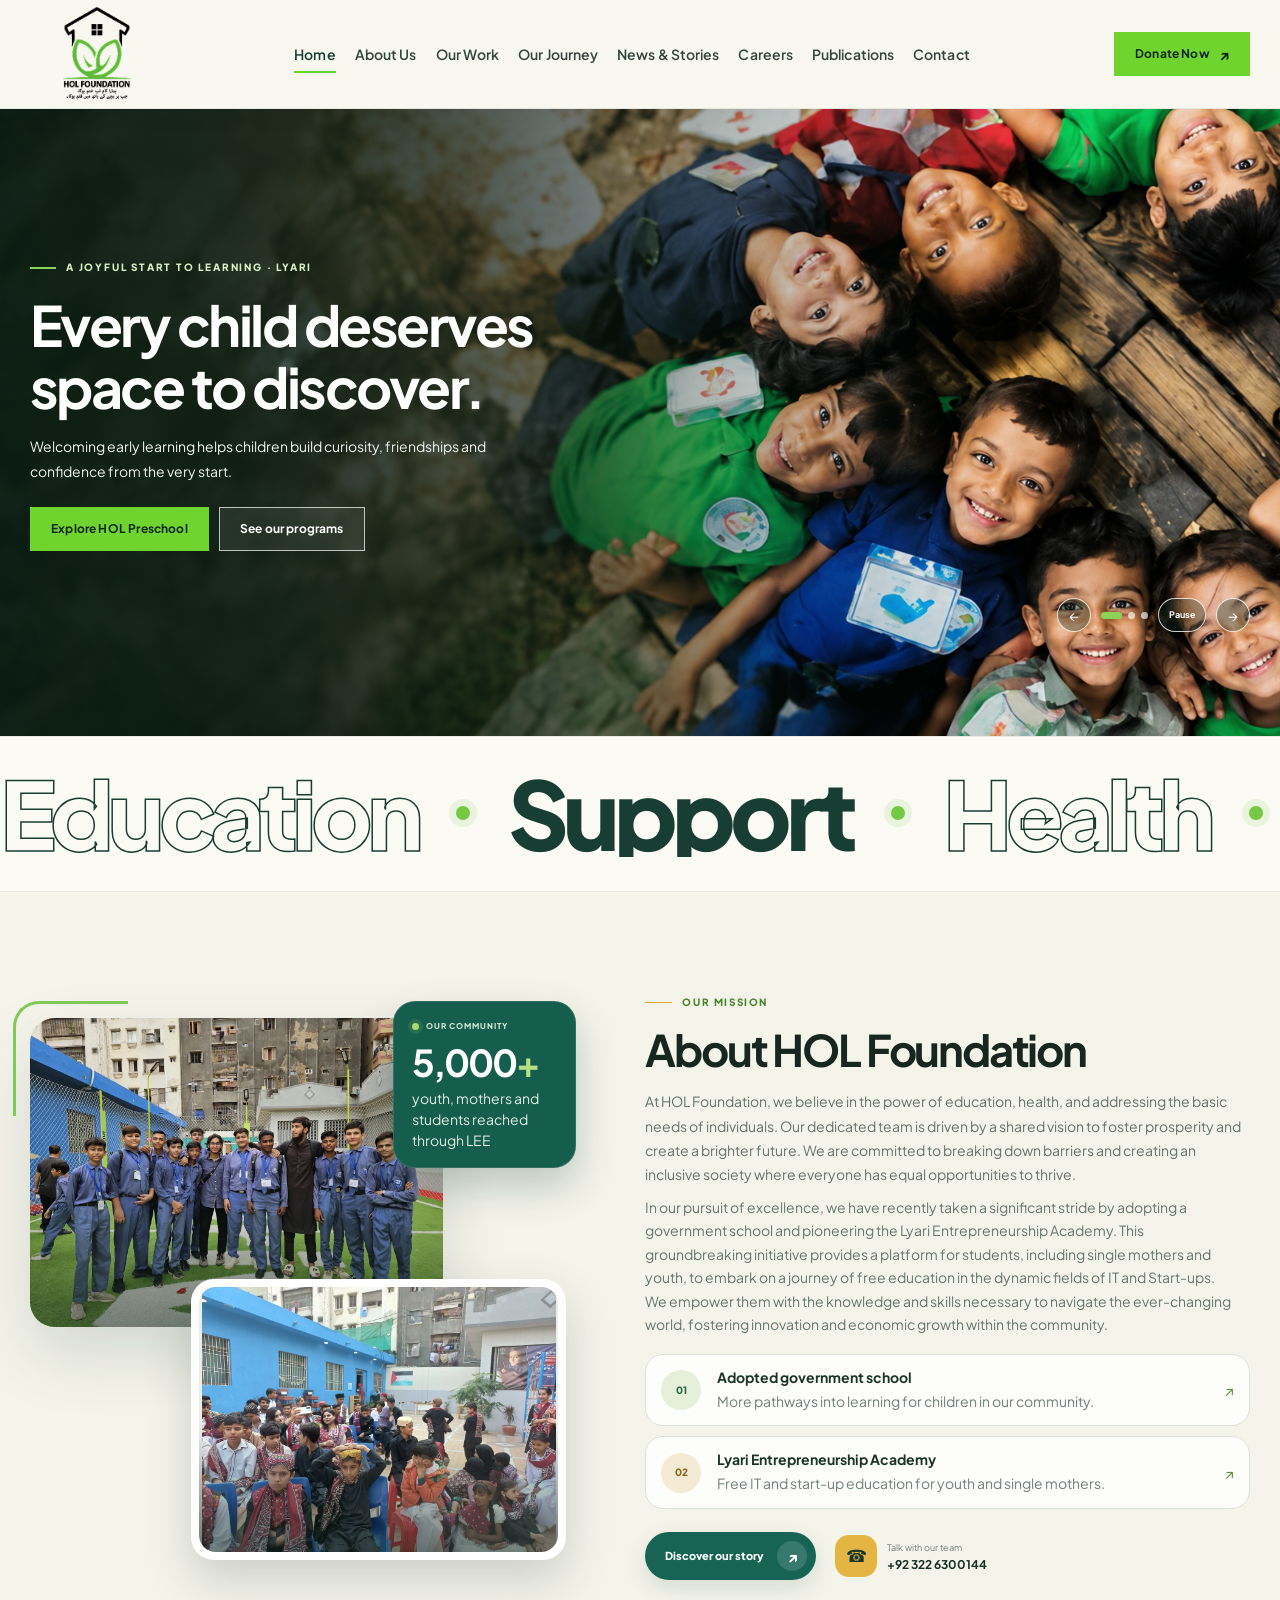
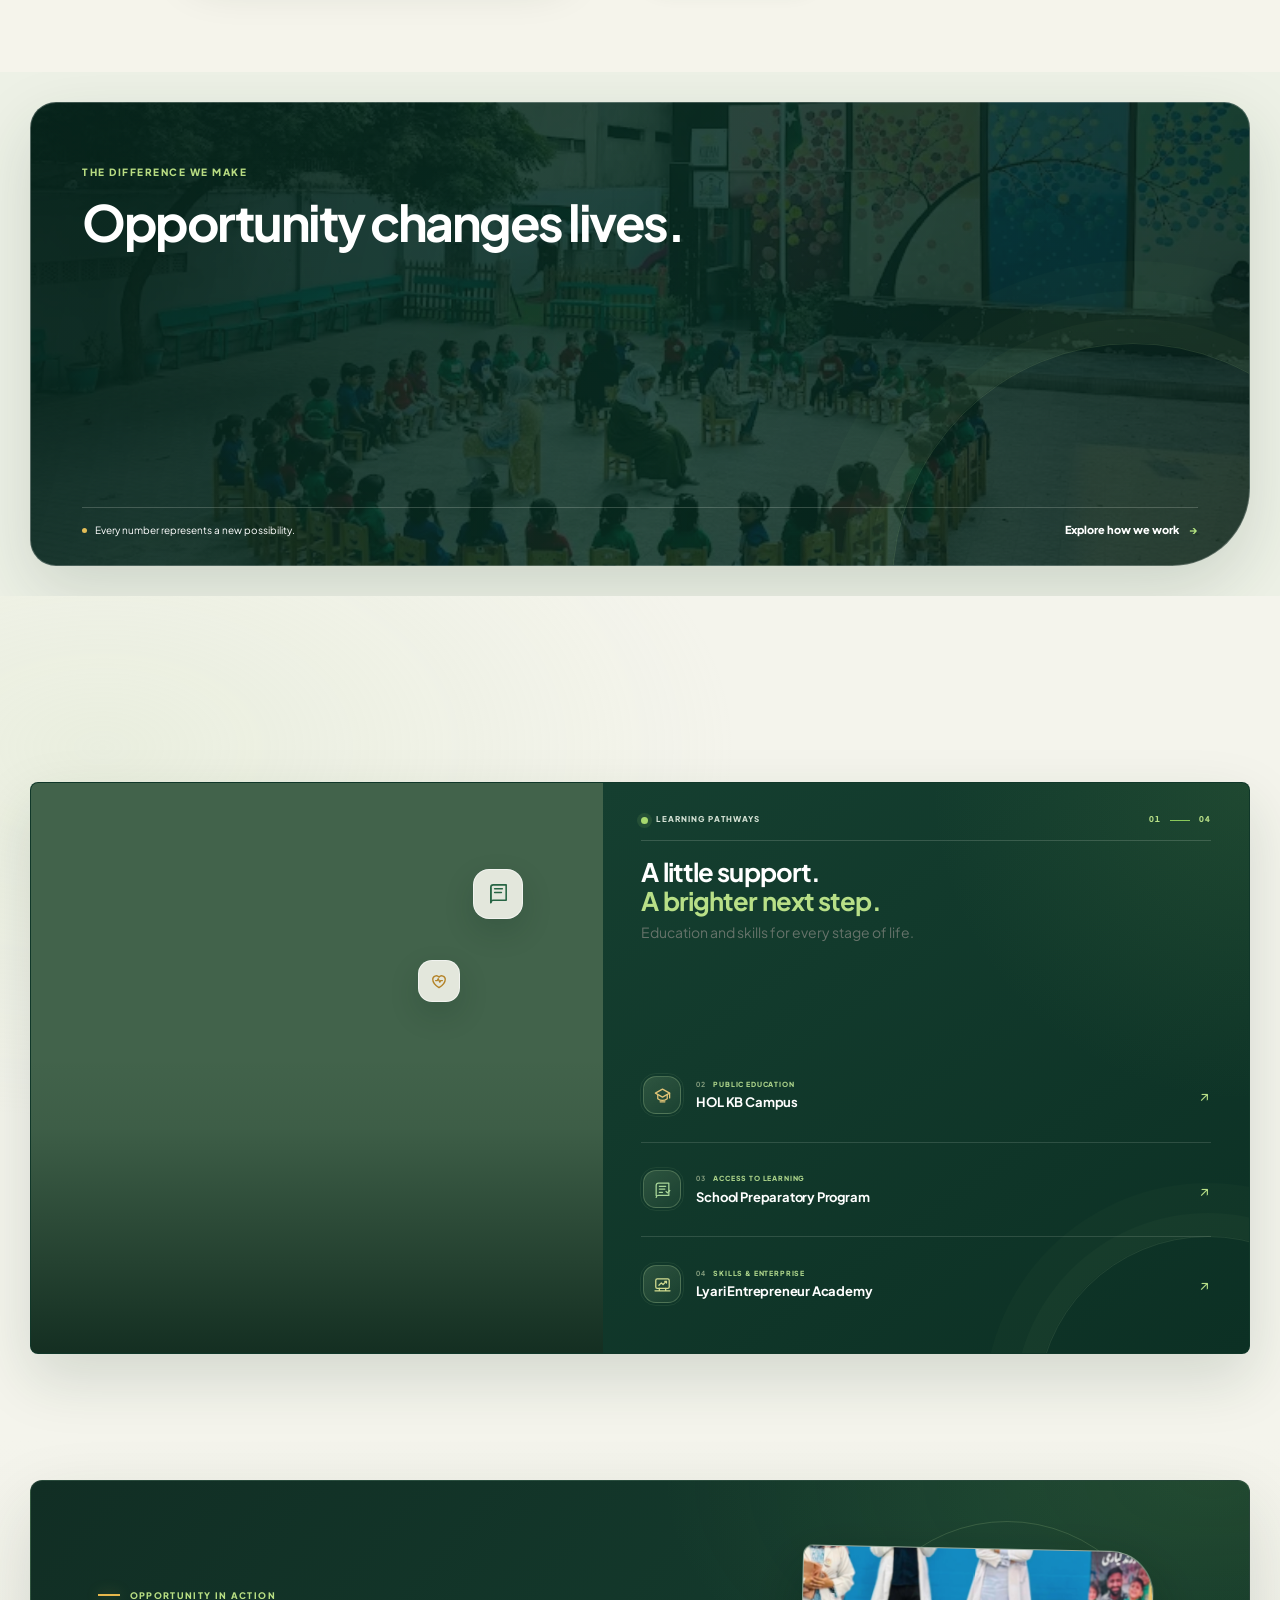
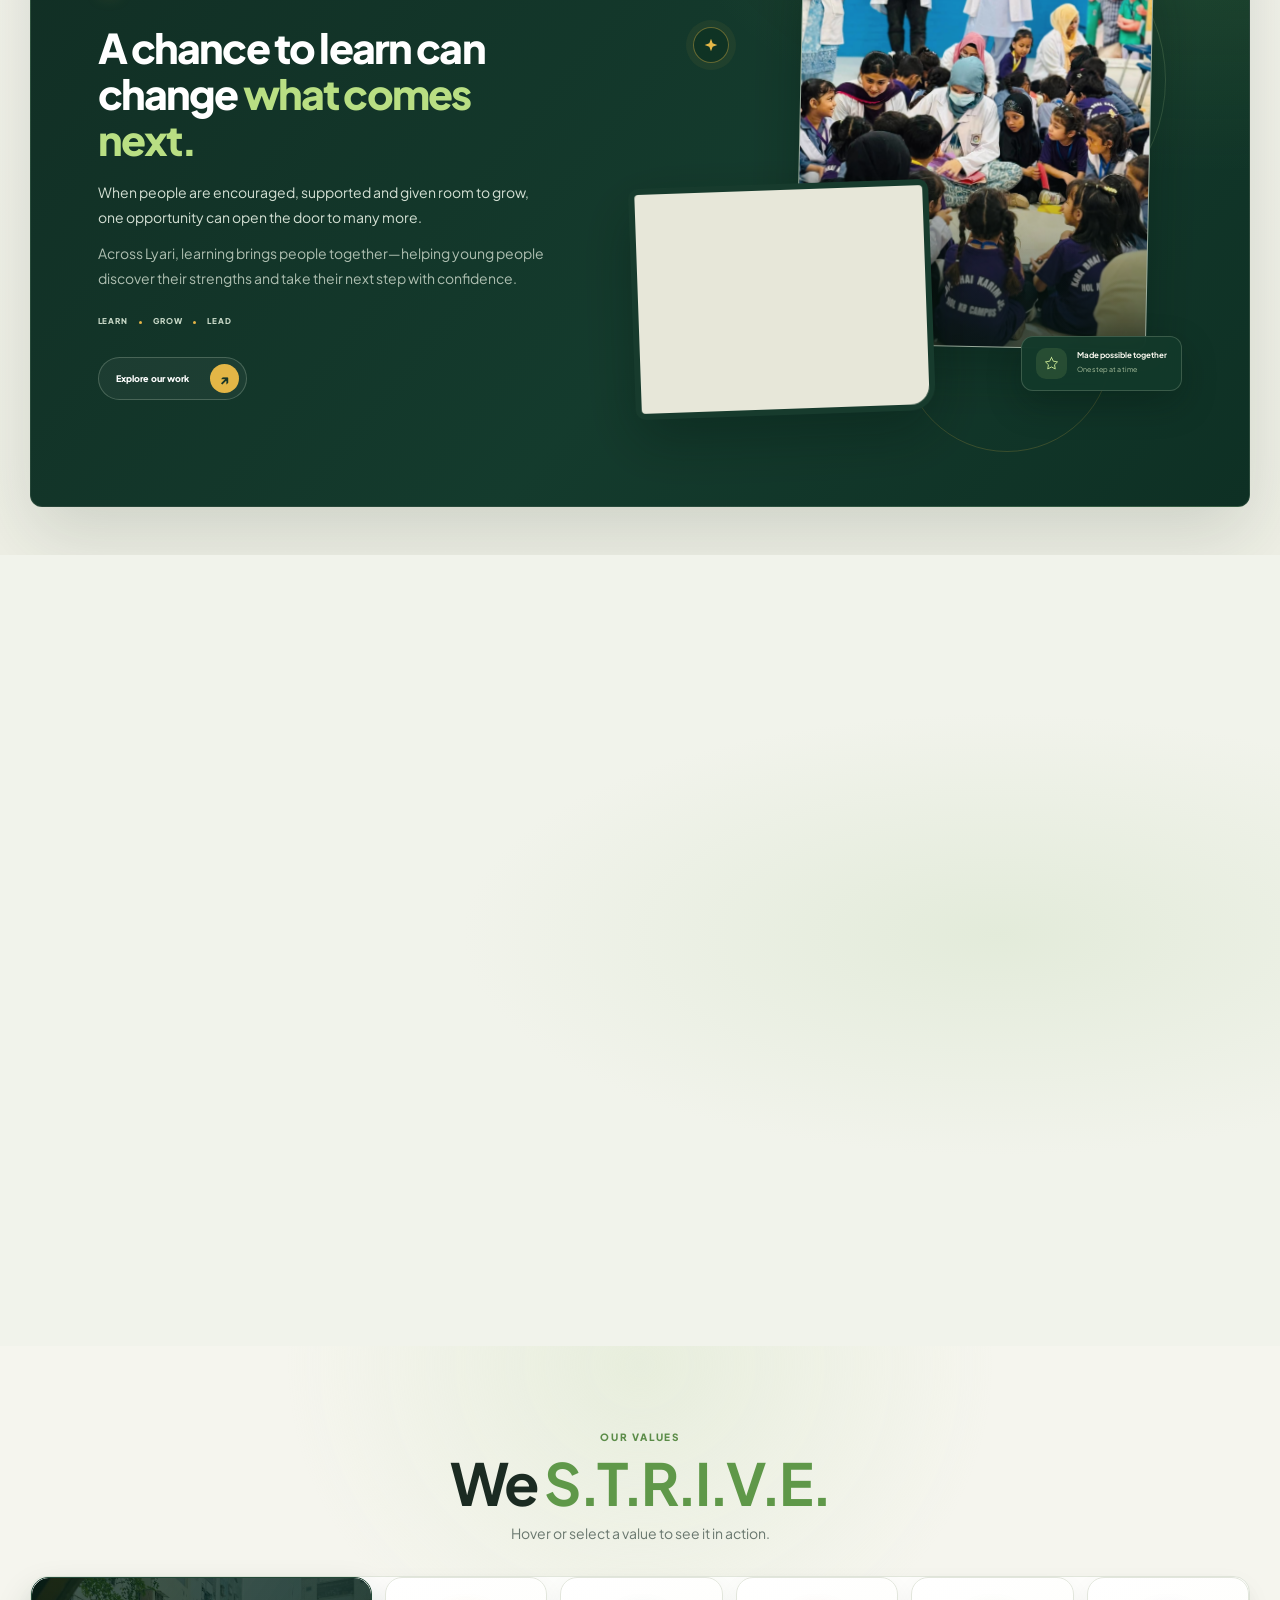
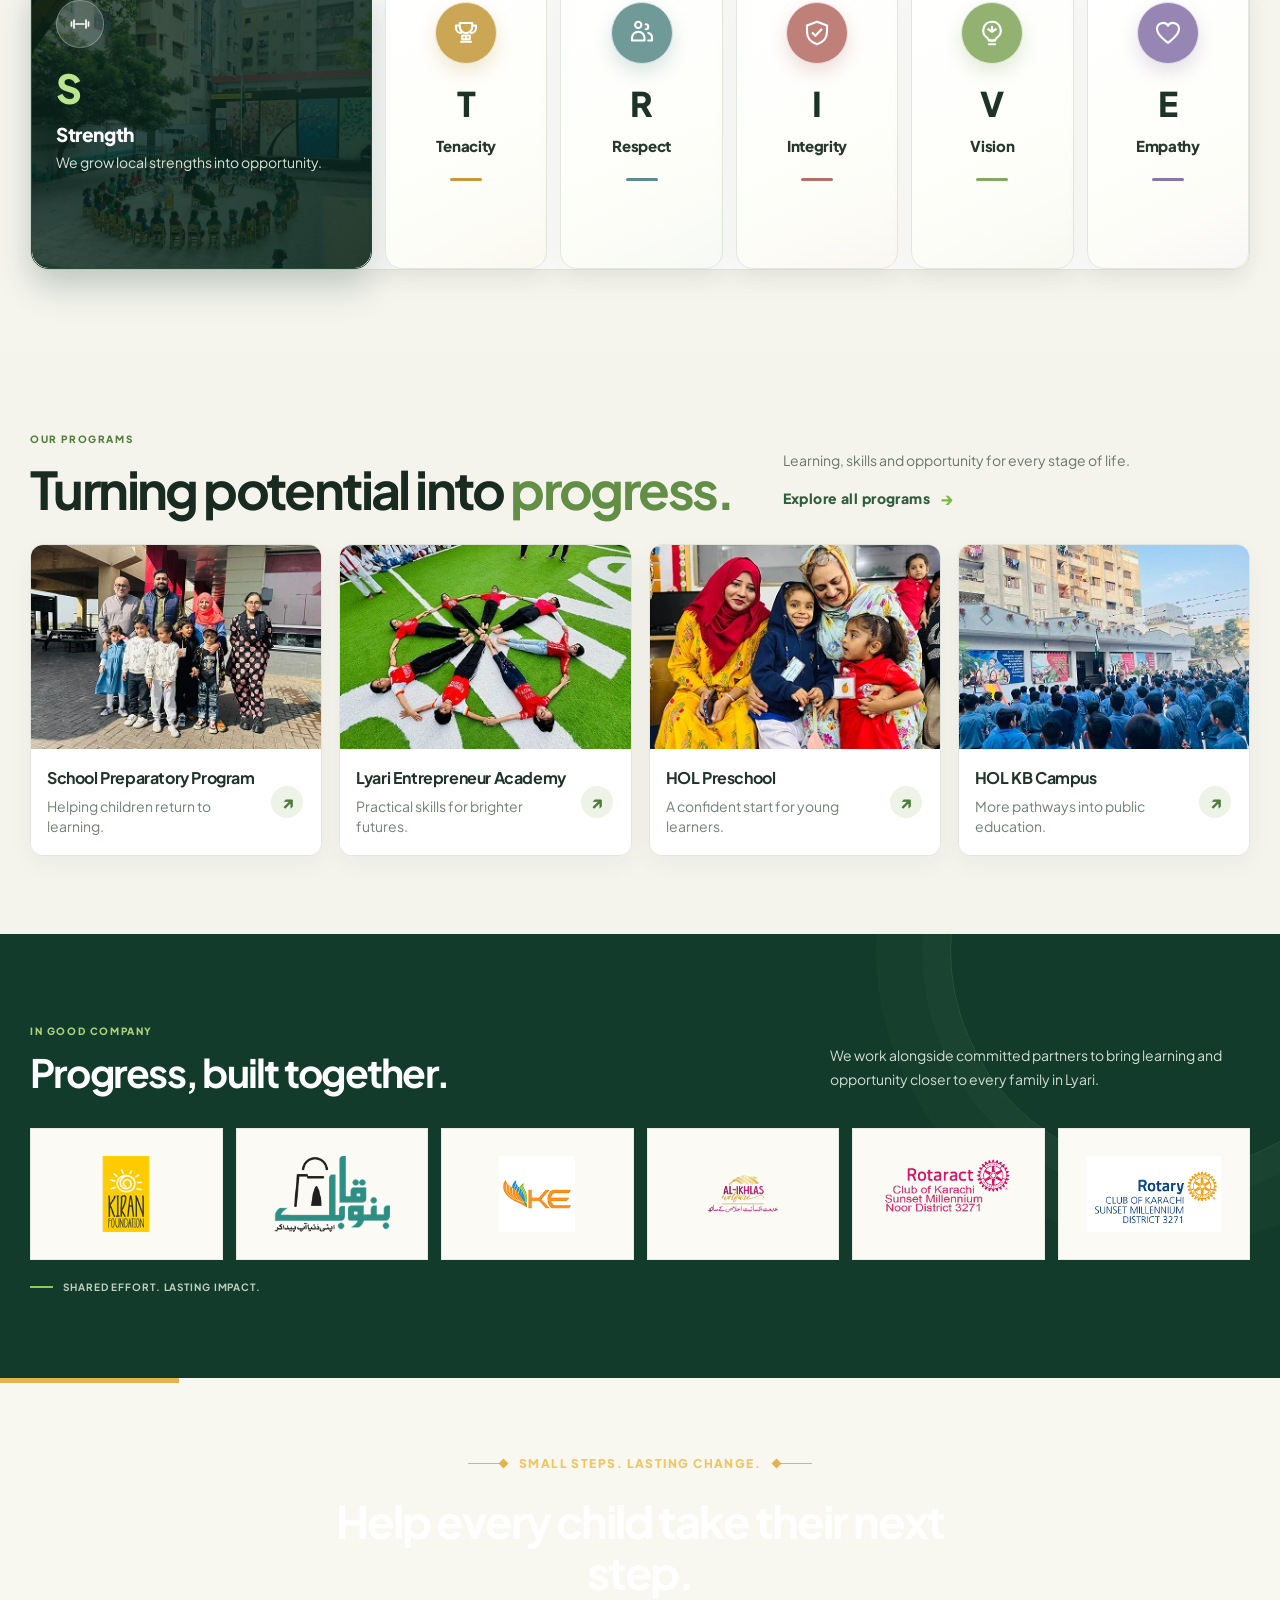
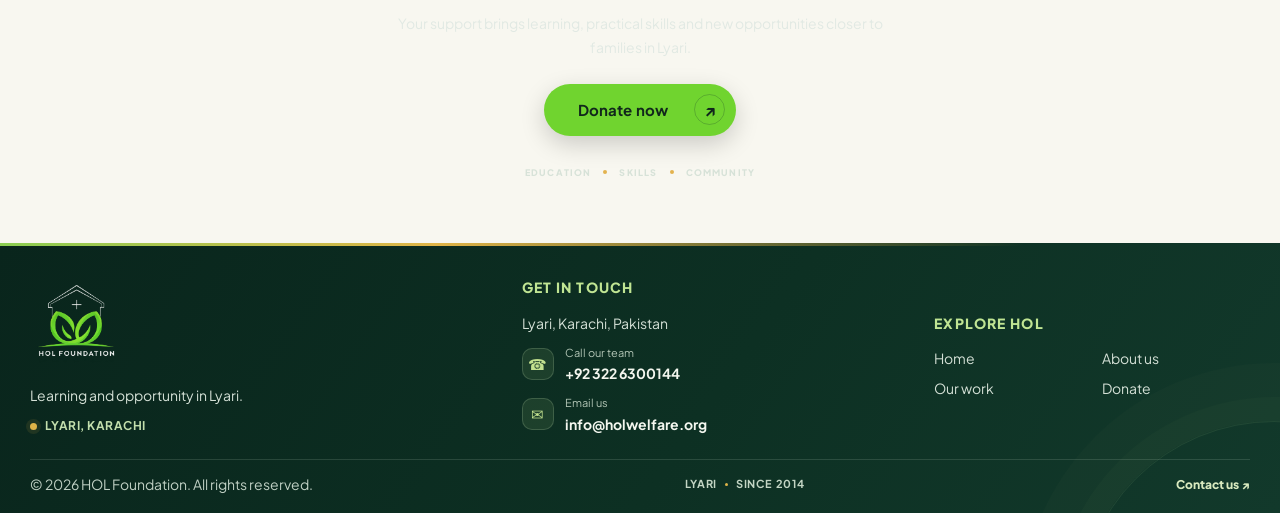
==== commit 4823c2d9: "Swap home slides and remove other photo taglines" ====
--- a/index.html
+++ b/index.html
@@ -1,11 +1,11 @@
 <!doctype html><html lang="en"><head><meta charset="utf-8"><meta name="viewport" content="width=device-width,initial-scale=1"><link rel="icon" type="image/png" href="assets/images/logo/hol-logo.png"><link rel="apple-touch-icon" href="assets/images/logo/hol-logo.png"><title>HOL Foundation | Empowering Communities Through Education</title><meta name="description" content="HOL Foundation empowers communities in Lyari, Karachi through education, health, entrepreneurship, and essential support."><link rel="stylesheet" href="assets/css/style.css"><script defer src="assets/js/main.js"></script></head><body><div data-site-header></div><main class="home-page-main"><div class="home-donation-particles" aria-hidden="true"><span class="particle-heart">♥</span><span class="particle-glint"></span><span class="particle-heart particle-outline">♡</span><span class="particle-glint"></span><span class="particle-heart">♥</span><span class="particle-glint"></span><span class="particle-outline">✧</span><span class="particle-glint"></span></div><section class="hero hero-slider" aria-label="HOL Foundation highlights" aria-roledescription="carousel">
-  <div class="hero-slide is-active" role="group" aria-roledescription="slide" aria-label="Slide 1 of 3" aria-hidden="false">
+  <div class="hero-slide hero-slide-community is-active" role="group" aria-roledescription="slide" aria-label="Slide 1 of 3" aria-hidden="false">
+    <img class="hero-photo" src="assets/images/hero/hol%20hero%20bg.png" alt="Children smiling together during a community activity">
+    <div class="hero-overlay"><div class="container hero-inner"><span class="eyebrow">A joyful start to learning · Lyari</span><h1>Every child deserves space to discover.</h1><p>Welcoming early learning helps children build curiosity, friendships and confidence from the very start.</p><div class="button-row"><a class="button gold" href="programs/hol-preschool.html">Explore HOL Preschool</a><a class="button outline" href="our-work.html">See our programs</a></div></div></div>
+  </div>
+  <div class="hero-slide" role="group" aria-roledescription="slide" aria-label="Slide 2 of 3" aria-hidden="true" inert>
     <img class="hero-photo" src="assets/images/hero/hol-student-smile.png" alt="A smiling young student at a HOL learning program">
     <div class="hero-overlay"><div class="container hero-inner"><span class="eyebrow">Empowering communities · Lyari, Karachi</span><h1>A brighter future starts with learning.</h1><p>Every child deserves the chance to learn, grow and discover what’s possible.</p><div class="button-row"><a class="button gold" href="donate.html">Support a student</a><a class="button outline" href="our-work.html">Explore our work</a></div></div></div>
-  </div>
-  <div class="hero-slide hero-slide-community" role="group" aria-roledescription="slide" aria-label="Slide 2 of 3" aria-hidden="true" inert>
-    <img class="hero-photo" src="assets/images/hero/hol%20hero%20bg.png" alt="Children smiling together during a community activity">
-    <div class="hero-overlay"><div class="container hero-inner"><span class="eyebrow">A joyful start to learning · Lyari</span><h1>Every child deserves space to discover.</h1><p>Welcoming early learning helps children build curiosity, friendships and confidence from the very start.</p><div class="button-row"><a class="button gold" href="programs/hol-preschool.html">Explore HOL Preschool</a><a class="button outline" href="our-work.html">See our programs</a></div></div></div>
   </div>
   <div class="hero-slide hero-slide-campus" role="group" aria-roledescription="slide" aria-label="Slide 3 of 3" aria-hidden="true" inert>
     <img class="hero-photo" src="assets/images/hero/ChatGPT%20Image%20Sep%2030%2C%202026%2C%2001_53_20%20PM.png" alt="The entrance to GBSS KBKJ Campus in Lyari, adopted by HOL Foundation">
@@ -122,7 +122,7 @@
     <figure class="founder-photo">
       <img class="founder-photo-image" loading="lazy" decoding="async" src="assets/images/team/founder-hunain-community.webp" alt="HOL Foundation founder Hunain Abbas spending time with students">
       <span class="founder-photo-badge">LYARI &middot; COMMUNITY</span>
-      <figcaption class="founder-photo-caption"><span>FOUNDER &amp; CEO</span><strong>Hunain Abbas</strong></figcaption>
+
       <span class="founder-photo-year">HOL &middot; 2014</span>
       <span class="founder-photo-orbit" aria-hidden="true"></span>
     </figure>
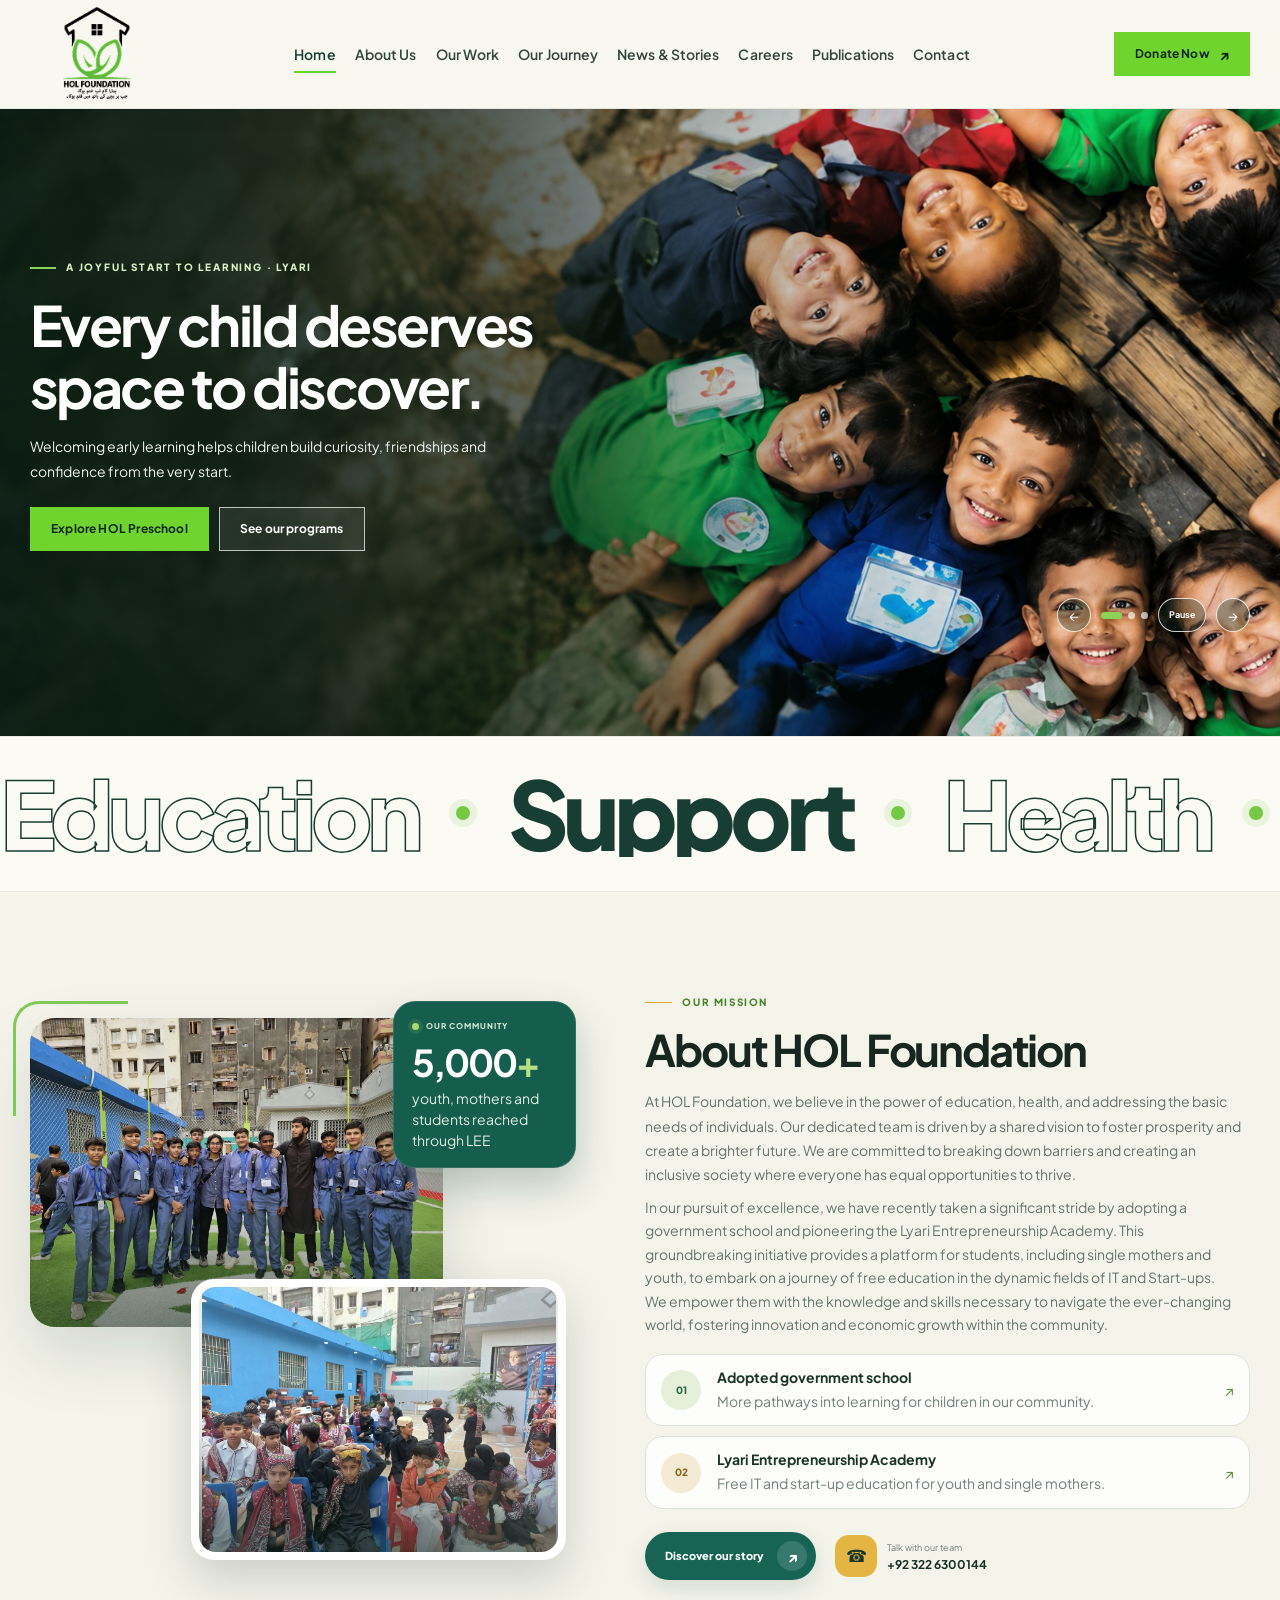
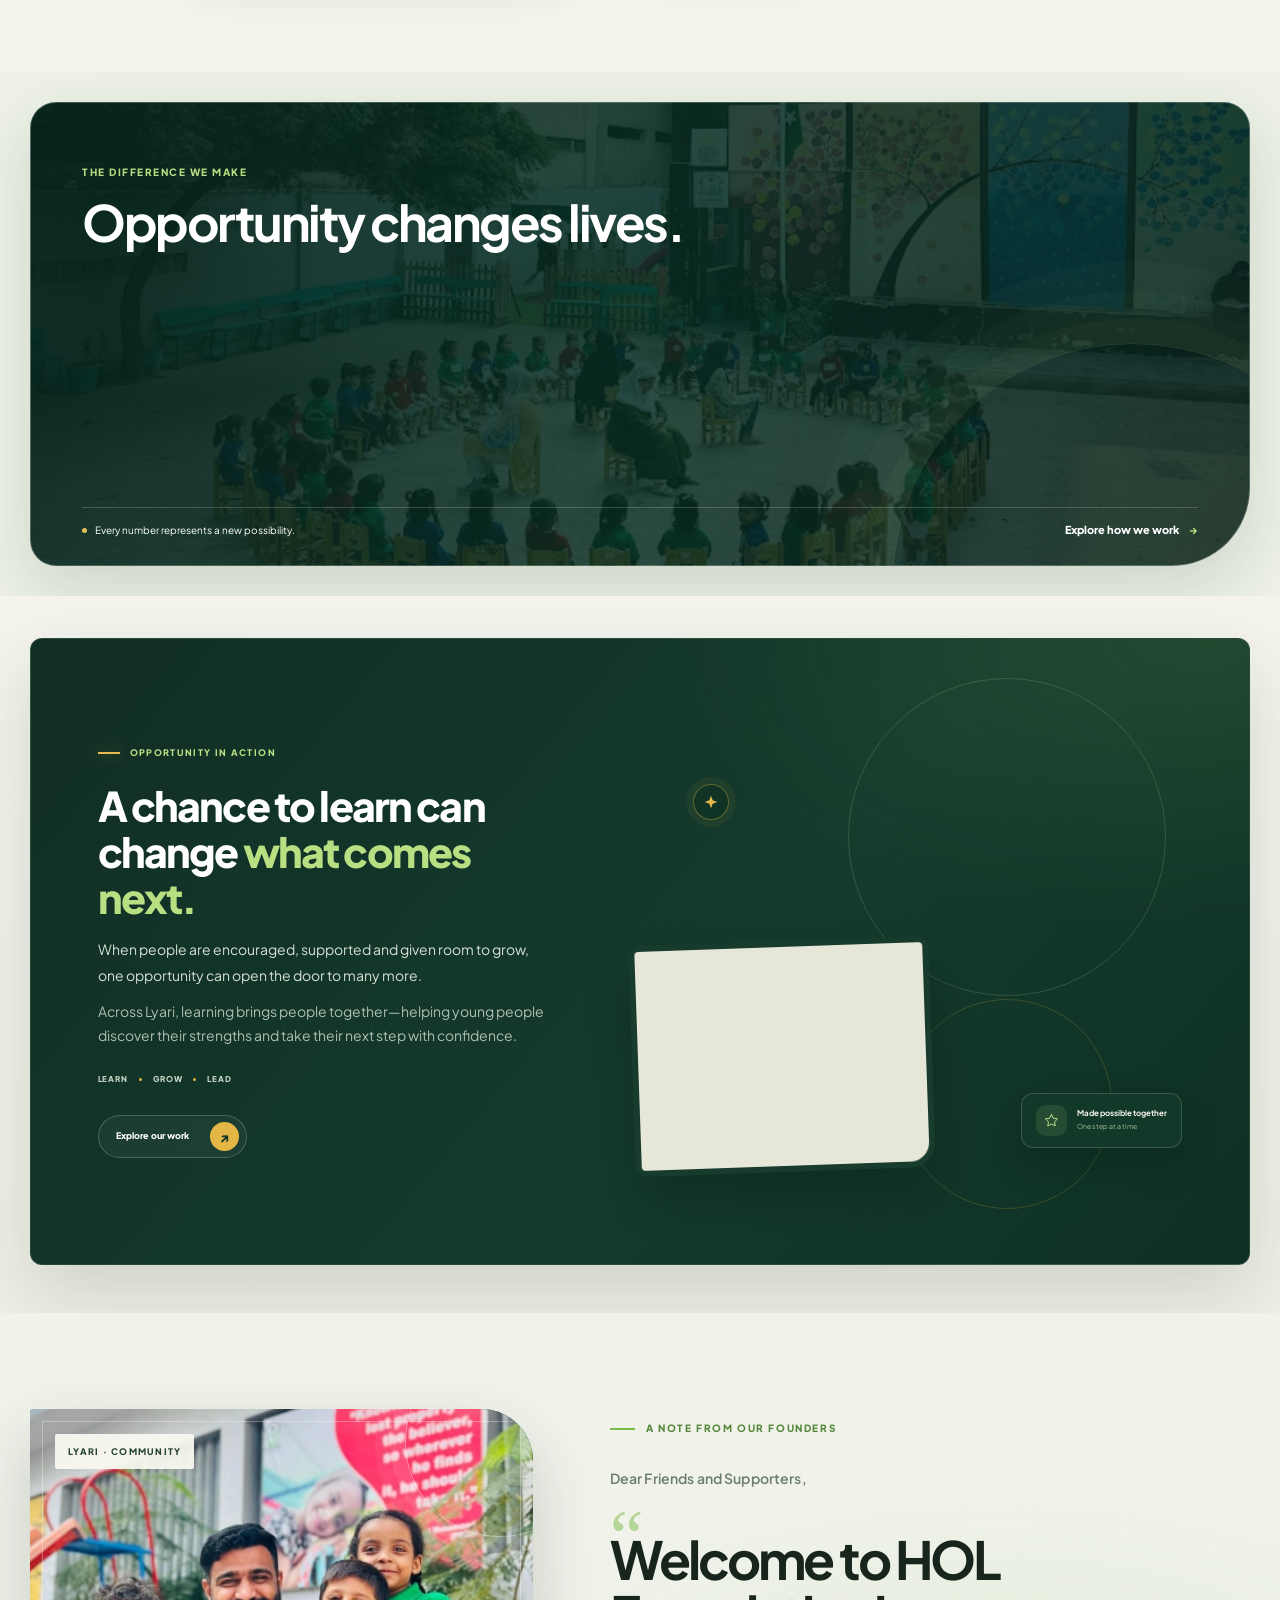
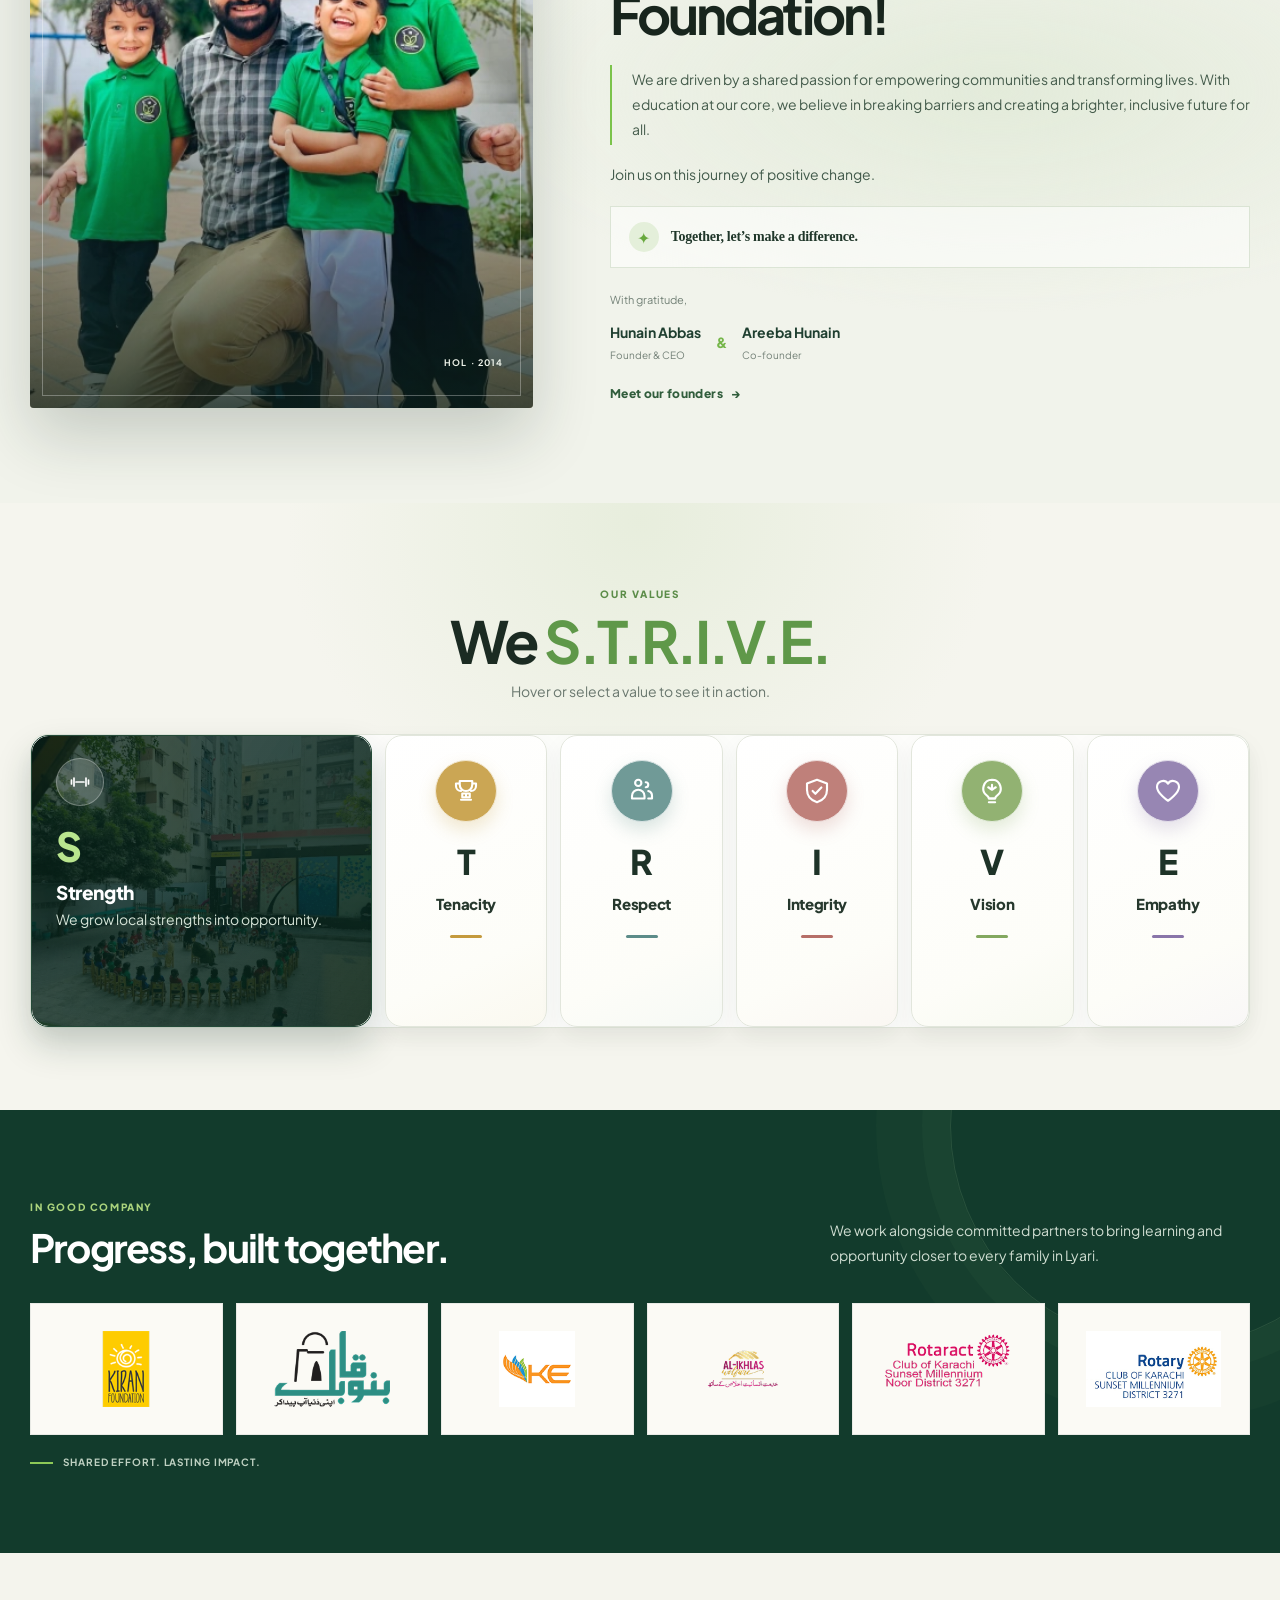
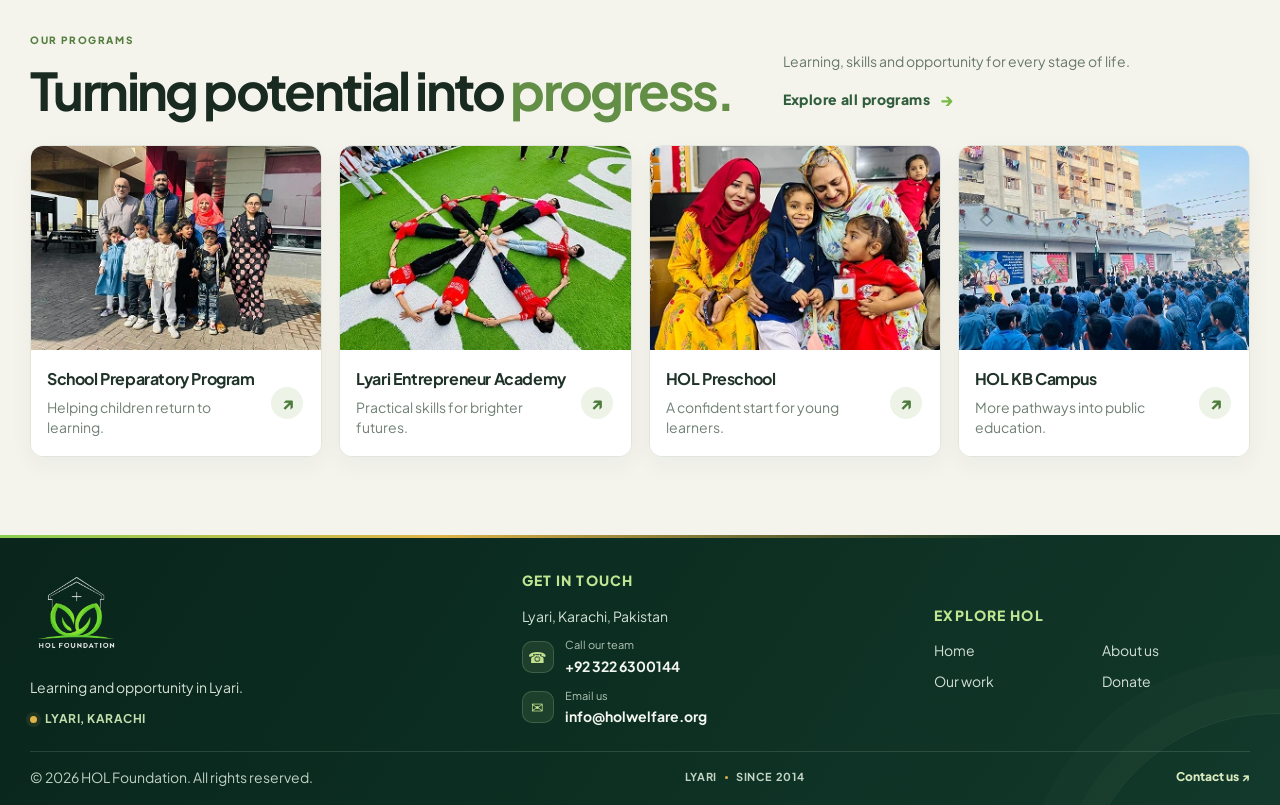
==== commit fb1771b9: "Move homepage programs to final section" ====
--- a/index.html
+++ b/index.html
@@ -66,37 +66,6 @@
       <article class="stat difference-metric impact-metric-card impact-tone-access"><span class="metric-index" aria-hidden="true">04</span><span class="impact-metric-category">School access</span><span class="impact-metric-icon" aria-hidden="true"><svg viewBox="0 0 24 24" fill="none"><path d="M4 20V6.8A2.8 2.8 0 0 1 6.8 4H20v16H6.8A2.8 2.8 0 0 0 4 22"/><path d="M8 8h8m-8 4h7m-7 4h4"/></svg></span><strong class="metric-count" data-counter="500" aria-label="500 plus out-of-school children admitted to school"><span data-counter-value>500</span><span class="metric-plus" aria-hidden="true">+</span></strong><p class="metric-caption">out-of-school children admitted to school</p><span class="impact-metric-rule" aria-hidden="true"></span></article>
     </div>
     <div class="impact-metrics-footer"><span><i aria-hidden="true"></i>Every number represents a new possibility.</span><a href="our-work.html">Explore how we work <b aria-hidden="true">&#8594;</b></a></div>
-  </div>
-</section><section class="section work-reframe" aria-labelledby="work-reframe-title">
-  <div class="container">
-    <header class="work-reframe-header">
-      <div>
-        <span class="eyebrow">Our work · Lyari</span>
-        <h2 class="section-title" id="work-reframe-title">Learning that opens new paths.</h2>
-      </div>
-      <div class="work-reframe-summary">
-        <a href="our-work.html">Explore all our work <span aria-hidden="true">&#8594;</span></a>
-      </div>
-    </header>
-    <div class="work-reframe-panel">
-      <figure class="work-reframe-image">
-        <img loading="lazy" decoding="async" src="assets/images/about/work-learning-pathways.png" alt="Children and mentors sharing colorful paper crafts during a classroom activity">
-        <span class="work-photo-float work-photo-float-one" aria-hidden="true"><svg viewBox="0 0 24 24" fill="none"><path d="M4 5.5A2.5 2.5 0 0 1 6.5 3H20v16H6.5A2.5 2.5 0 0 0 4 21.5v-16Z"/><path d="M4 6v15.5M8 7h8M8 11h7"/></svg></span>
-        <span class="work-photo-float work-photo-float-two" aria-hidden="true"><svg viewBox="0 0 24 24" fill="none"><path d="M12 20s-7.5-4.4-7.5-10a4.2 4.2 0 0 1 7.5-2.6A4.2 4.2 0 0 1 19.5 10C19.5 15.6 12 20 12 20Z"/><path d="M8 11.5h2l1-2.2 2 4 1-1.8h2"/></svg></span>
-
-      </figure>
-      <div class="work-reframe-content">
-        <div class="work-reframe-kicker"><span><i aria-hidden="true"></i> Learning pathways</span><span>01 <b></b> 04</span></div>
-        <h3 class="work-pathways-heading">A little support.<br><em>A brighter next step.</em></h3>
-        <p class="work-pathways-intro">Education and skills for every stage of life.</p>
-        <ol class="work-program-list">
-          <li><a href="programs/hol-preschool.html"><span class="work-program-icon" aria-hidden="true"><svg viewBox="0 0 24 24" fill="none"><path d="M3.5 5.5c3.3-.9 6.1-.3 8.5 1.8v13c-2.4-2.1-5.2-2.7-8.5-1.8v-13Z"/><path d="M20.5 5.5c-3.3-.9-6.1-.3-8.5 1.8v13c2.4-2.1 5.2-2.7 8.5-1.8v-13Z"/><path d="M7 9h2M7 12h2m6-3h2m-2 3h2"/></svg></span><span class="work-program-copy"><small><b>01</b> Early years</small><strong>HOL Preschool</strong></span><span class="work-program-arrow" aria-hidden="true">&#8599;</span></a></li>
-          <li><a href="programs/hol-kb-campus.html"><span class="work-program-icon" aria-hidden="true"><svg viewBox="0 0 24 24" fill="none"><path d="m3 9 9-5 9 5-9 5-9-5Z"/><path d="M6 11v5c3.8 2.8 8.2 2.8 12 0v-5M21 9v6"/><path d="M9 20h6"/></svg></span><span class="work-program-copy"><small><b>02</b> Public education</small><strong>HOL KB Campus</strong></span><span class="work-program-arrow" aria-hidden="true">&#8599;</span></a></li>
-          <li><a href="programs/school-preparatory-program.html"><span class="work-program-icon" aria-hidden="true"><svg viewBox="0 0 24 24" fill="none"><path d="M4 19.5V6.8A2.8 2.8 0 0 1 6.8 4H20v15.5H6.8A2.8 2.8 0 0 0 4 22"/><path d="M8 8h8M8 11.5h7m-7 4h4"/><path d="m16.5 14.5 1.7 1.7 3-3"/></svg></span><span class="work-program-copy"><small><b>03</b> Access to learning</small><strong>School Preparatory Program</strong></span><span class="work-program-arrow" aria-hidden="true">&#8599;</span></a></li>
-          <li><a href="programs/lyari-entrepreneur-academy.html"><span class="work-program-icon" aria-hidden="true"><svg viewBox="0 0 24 24" fill="none"><rect x="3.5" y="5" width="17" height="12" rx="1.8"/><path d="M2.5 20h19M8 17v3m8-3v3M7.5 13l3-3 2.2 2 4-4"/><path d="M14.8 8H17v2.2"/></svg></span><span class="work-program-copy"><small><b>04</b> Skills &amp; enterprise</small><strong>Lyari Entrepreneur Academy</strong></span><span class="work-program-arrow" aria-hidden="true">&#8599;</span></a></li>
-        </ol>
-        </div>
-    </div>
   </div>
 </section><section class="impact-story-section" aria-labelledby="impact-story-title">
   <div class="container story-panel impact-story-panel">
@@ -173,37 +142,6 @@
       </article>
     </div>
   </div>
-</section><section class="section home-stories-section" aria-labelledby="home-stories-title">
-  <div class="container">
-    <header class="section-header section-heading-row home-stories-heading">
-      <div>
-        <span class="eyebrow">Our programs</span>
-        <h2 class="section-title" id="home-stories-title">Turning potential into <em>progress.</em></h2>
-      </div>
-      <div class="home-stories-intro">
-        <p>Learning, skills and opportunity for every stage of life.</p>
-        <a class="text-link" href="our-work.html">Explore all programs <span aria-hidden="true">&#8594;</span></a>
-      </div>
-    </header>
-    <div class="home-stories-grid">
-      <a class="home-story-card" href="programs/school-preparatory-program.html">
-        <span class="home-story-media"><img loading="lazy" decoding="async" src="assets/images/programs/home-school-preparatory.webp" alt="Children and community members gathered outside for a school preparatory program visit"></span>
-        <span class="home-story-copy"><strong class="home-story-title">School Preparatory Program</strong><span class="home-story-description">Helping children return to learning.</span><span class="home-story-action" aria-hidden="true">&#8599;</span></span>
-      </a>
-      <a class="home-story-card" href="programs/lyari-entrepreneur-academy.html">
-        <span class="home-story-media"><img loading="lazy" decoding="async" src="assets/images/programs/home-lyari-entrepreneur-academy.webp" alt="Lyari Entrepreneur Academy students taking part in a team-building activity"></span>
-        <span class="home-story-copy"><strong class="home-story-title">Lyari Entrepreneur Academy</strong><span class="home-story-description">Practical skills for brighter futures.</span><span class="home-story-action" aria-hidden="true">&#8599;</span></span>
-      </a>
-      <a class="home-story-card" href="programs/hol-preschool.html">
-        <span class="home-story-media"><img loading="lazy" decoding="async" src="assets/images/programs/home-hol-preschool.webp" alt="A young child with family and an educator during a HOL preschool activity"></span>
-        <span class="home-story-copy"><strong class="home-story-title">HOL Preschool</strong><span class="home-story-description">A confident start for young learners.</span><span class="home-story-action" aria-hidden="true">&#8599;</span></span>
-      </a>
-      <a class="home-story-card" href="programs/hol-kb-campus.html">
-        <span class="home-story-media"><img loading="lazy" decoding="async" src="assets/images/programs/home-hol-kb-campus.webp" alt="Students gathered outside HOL KB Campus: GBSS Kara Bhai Karim Jee"></span>
-        <span class="home-story-copy"><strong class="home-story-title">HOL KB Campus</strong><span class="home-story-description">More pathways into public education.</span><span class="home-story-action" aria-hidden="true">&#8599;</span></span>
-      </a>
-    </div>
-  </div>
 </section><section class="section partners-showcase" aria-labelledby="partners-title">
   <div class="container">
     <div class="partners-showcase-heading">
@@ -223,14 +161,35 @@
     </ul>
     <div class="partners-showcase-footer"><span aria-hidden="true"></span> Shared effort. Lasting impact.</div>
   </div>
-</section><section class="cta-band cta-donate" aria-labelledby="donate-cta-title">
-  <div class="container cta-donate-layout">
-    <div class="cta-donate-copy">
-      <div class="cta-donate-kicker"><i aria-hidden="true"></i><span>Small steps. Lasting change.</span><i aria-hidden="true"></i></div>
-      <h2 id="donate-cta-title">Help every child take their next step.</h2>
-      <p>Your support brings learning, practical skills and new opportunities closer to families in Lyari.</p>
-      <a class="button gold cta-donate-button" href="donate.html"><span>Donate now</span><span aria-hidden="true">&#8599;</span></a>
-      <div class="cta-donate-proof" aria-label="Our focus areas"><span>Education</span><i aria-hidden="true"></i><span>Skills</span><i aria-hidden="true"></i><span>Community</span></div>
+</section><section class="section home-stories-section" aria-labelledby="home-stories-title">
+  <div class="container">
+    <header class="section-header section-heading-row home-stories-heading">
+      <div>
+        <span class="eyebrow">Our programs</span>
+        <h2 class="section-title" id="home-stories-title">Turning potential into <em>progress.</em></h2>
+      </div>
+      <div class="home-stories-intro">
+        <p>Learning, skills and opportunity for every stage of life.</p>
+        <a class="text-link" href="our-work.html">Explore all programs <span aria-hidden="true">&#8594;</span></a>
+      </div>
+    </header>
+    <div class="home-stories-grid">
+      <a class="home-story-card" href="programs/school-preparatory-program.html">
+        <span class="home-story-media"><img loading="lazy" decoding="async" src="assets/images/programs/home-school-preparatory.webp" alt="Children and community members gathered outside for a school preparatory program visit"></span>
+        <span class="home-story-copy"><strong class="home-story-title">School Preparatory Program</strong><span class="home-story-description">Helping children return to learning.</span><span class="home-story-action" aria-hidden="true">&#8599;</span></span>
+      </a>
+      <a class="home-story-card" href="programs/lyari-entrepreneur-academy.html">
+        <span class="home-story-media"><img loading="lazy" decoding="async" src="assets/images/programs/home-lyari-entrepreneur-academy.webp" alt="Lyari Entrepreneur Academy students taking part in a team-building activity"></span>
+        <span class="home-story-copy"><strong class="home-story-title">Lyari Entrepreneur Academy</strong><span class="home-story-description">Practical skills for brighter futures.</span><span class="home-story-action" aria-hidden="true">&#8599;</span></span>
+      </a>
+      <a class="home-story-card" href="programs/hol-preschool.html">
+        <span class="home-story-media"><img loading="lazy" decoding="async" src="assets/images/programs/home-hol-preschool.webp" alt="A young child with family and an educator during a HOL preschool activity"></span>
+        <span class="home-story-copy"><strong class="home-story-title">HOL Preschool</strong><span class="home-story-description">A confident start for young learners.</span><span class="home-story-action" aria-hidden="true">&#8599;</span></span>
+      </a>
+      <a class="home-story-card" href="programs/hol-kb-campus.html">
+        <span class="home-story-media"><img loading="lazy" decoding="async" src="assets/images/programs/home-hol-kb-campus.webp" alt="Students gathered outside HOL KB Campus: GBSS Kara Bhai Karim Jee"></span>
+        <span class="home-story-copy"><strong class="home-story-title">HOL KB Campus</strong><span class="home-story-description">More pathways into public education.</span><span class="home-story-action" aria-hidden="true">&#8599;</span></span>
+      </a>
     </div>
   </div>
 </section></main><div data-site-footer></div></body></html>
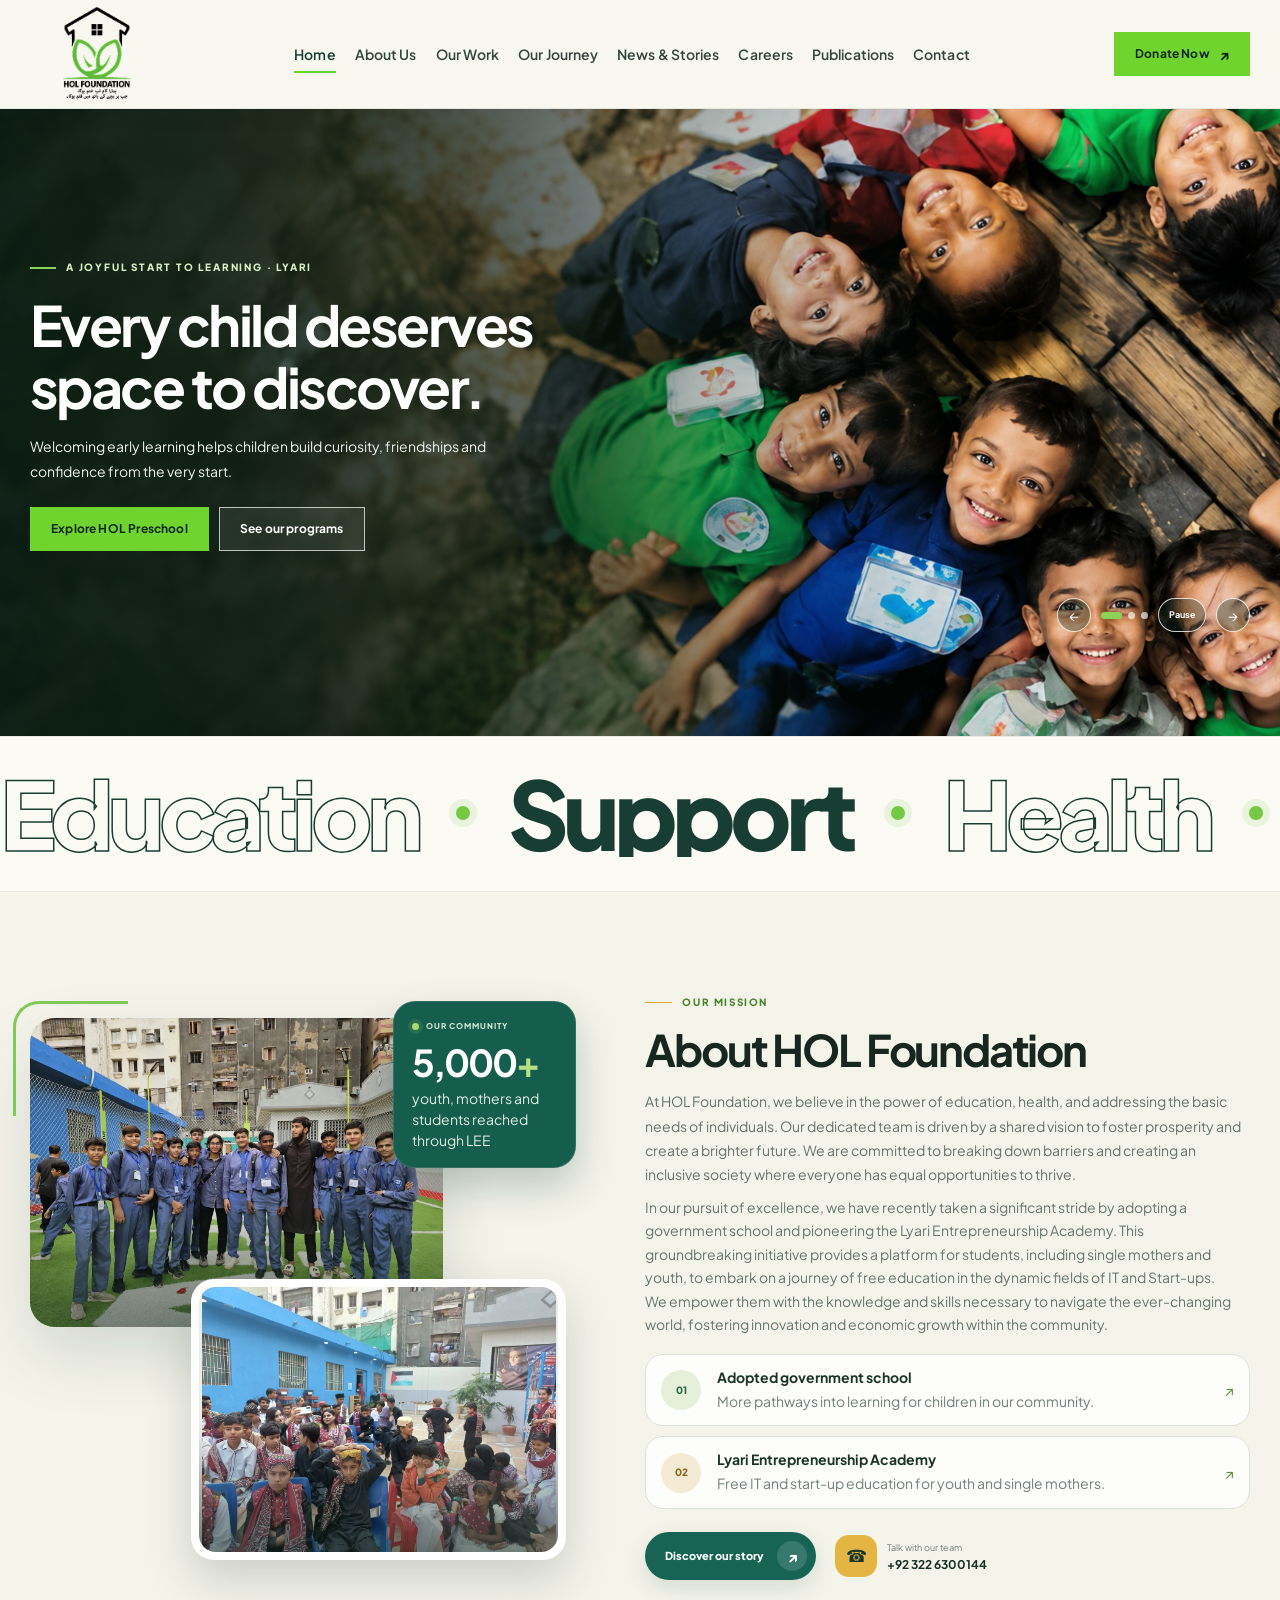
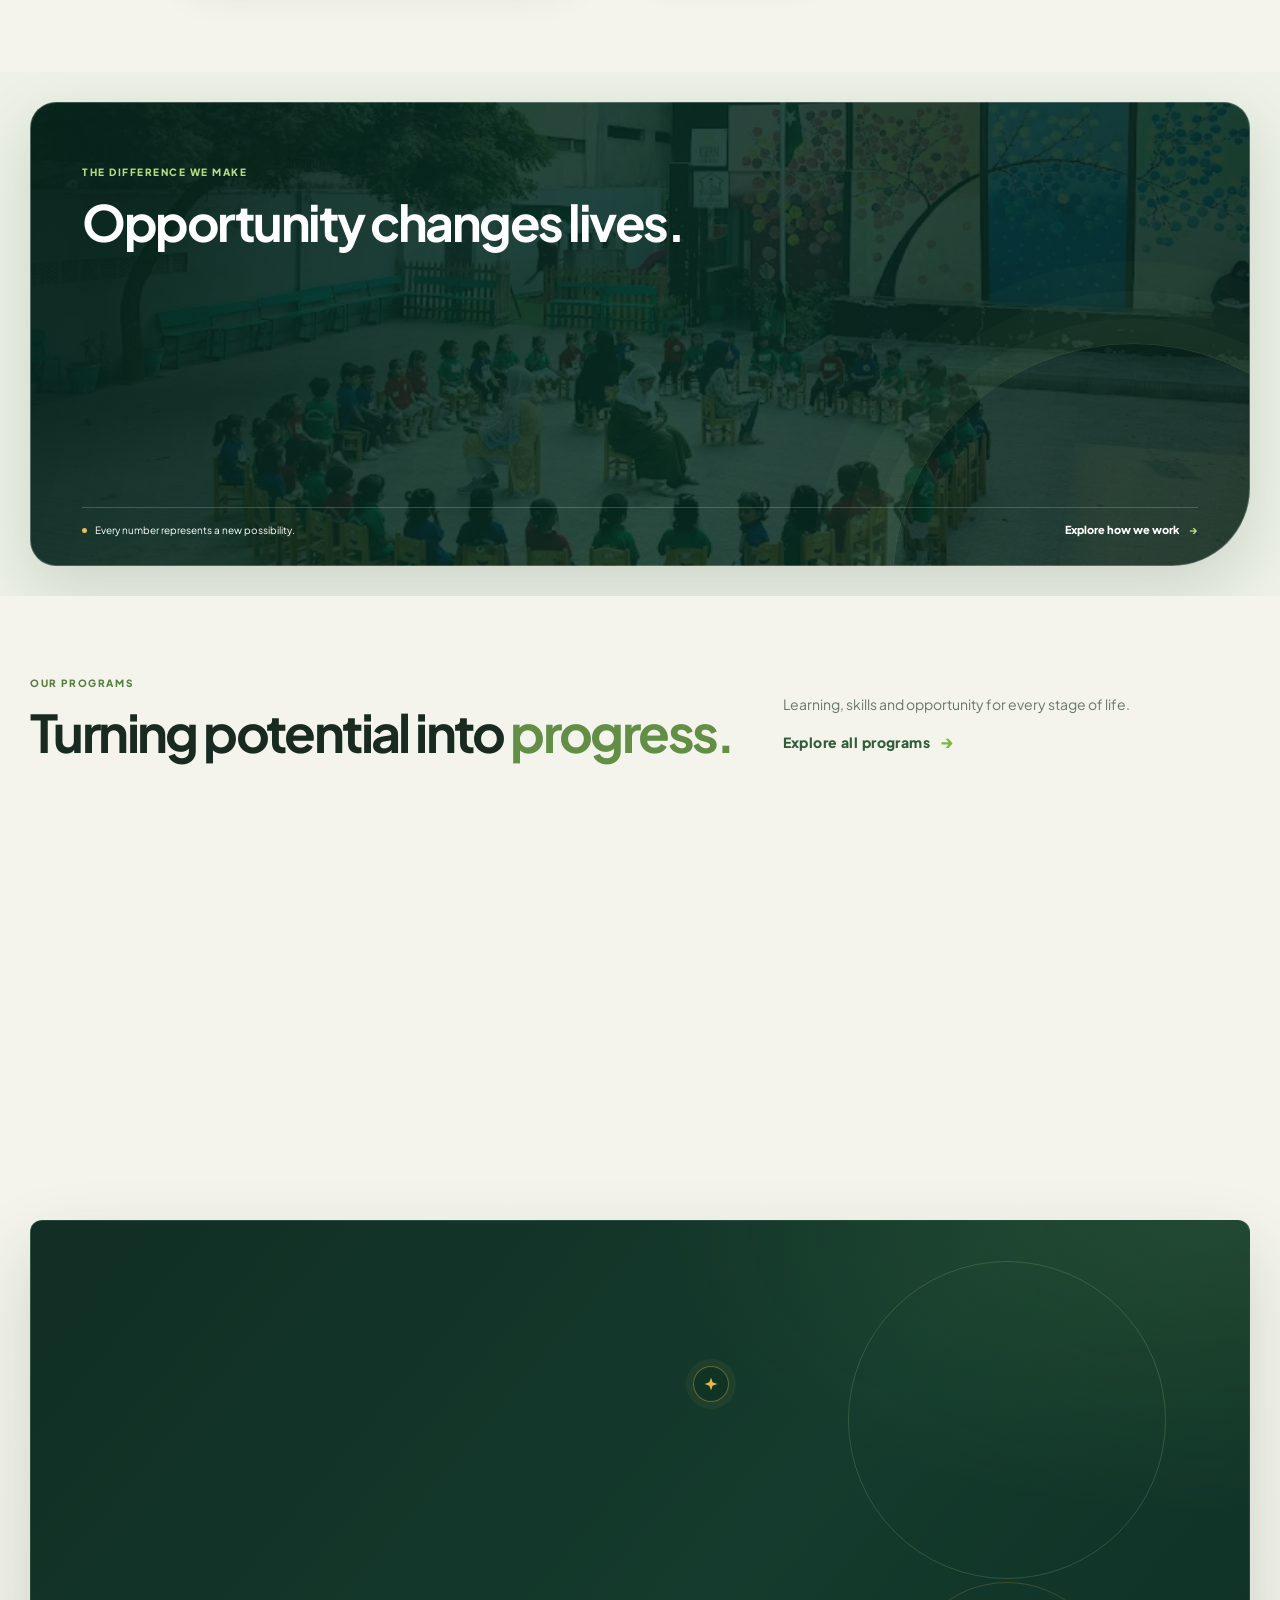
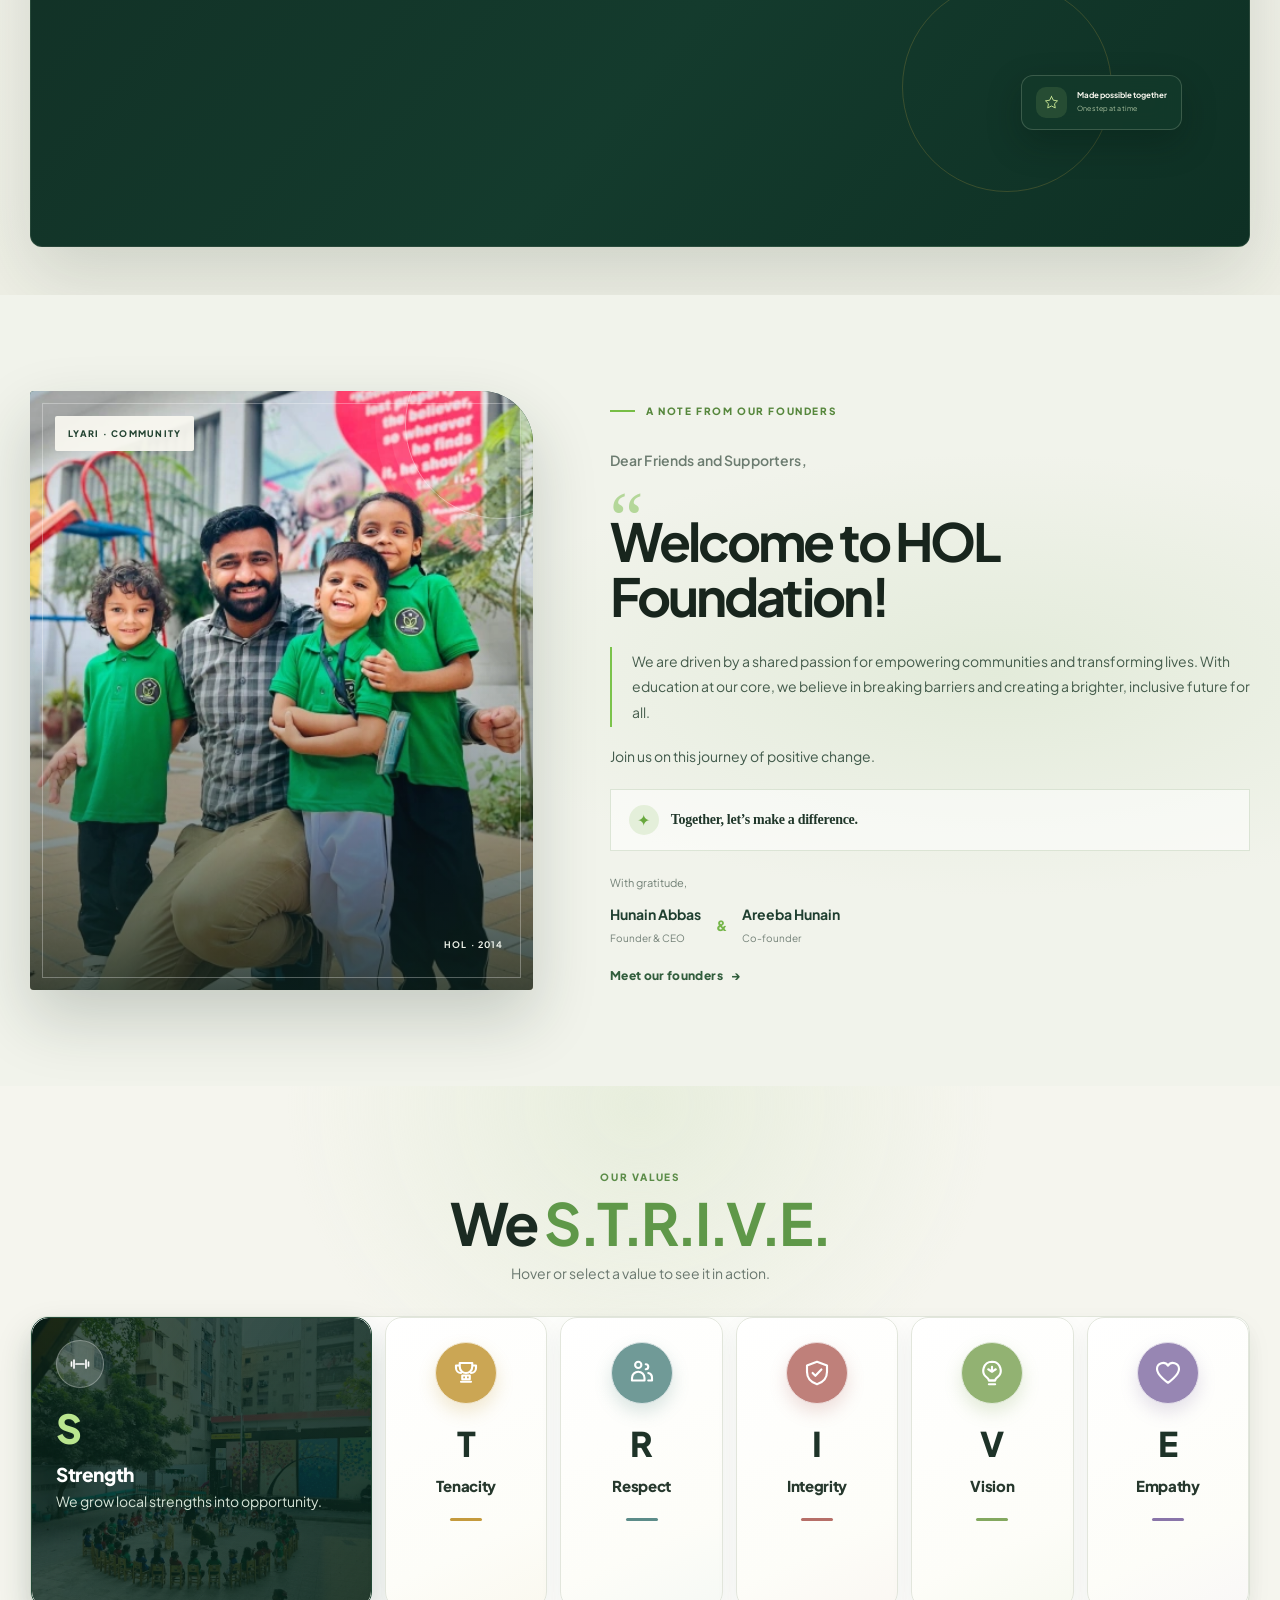
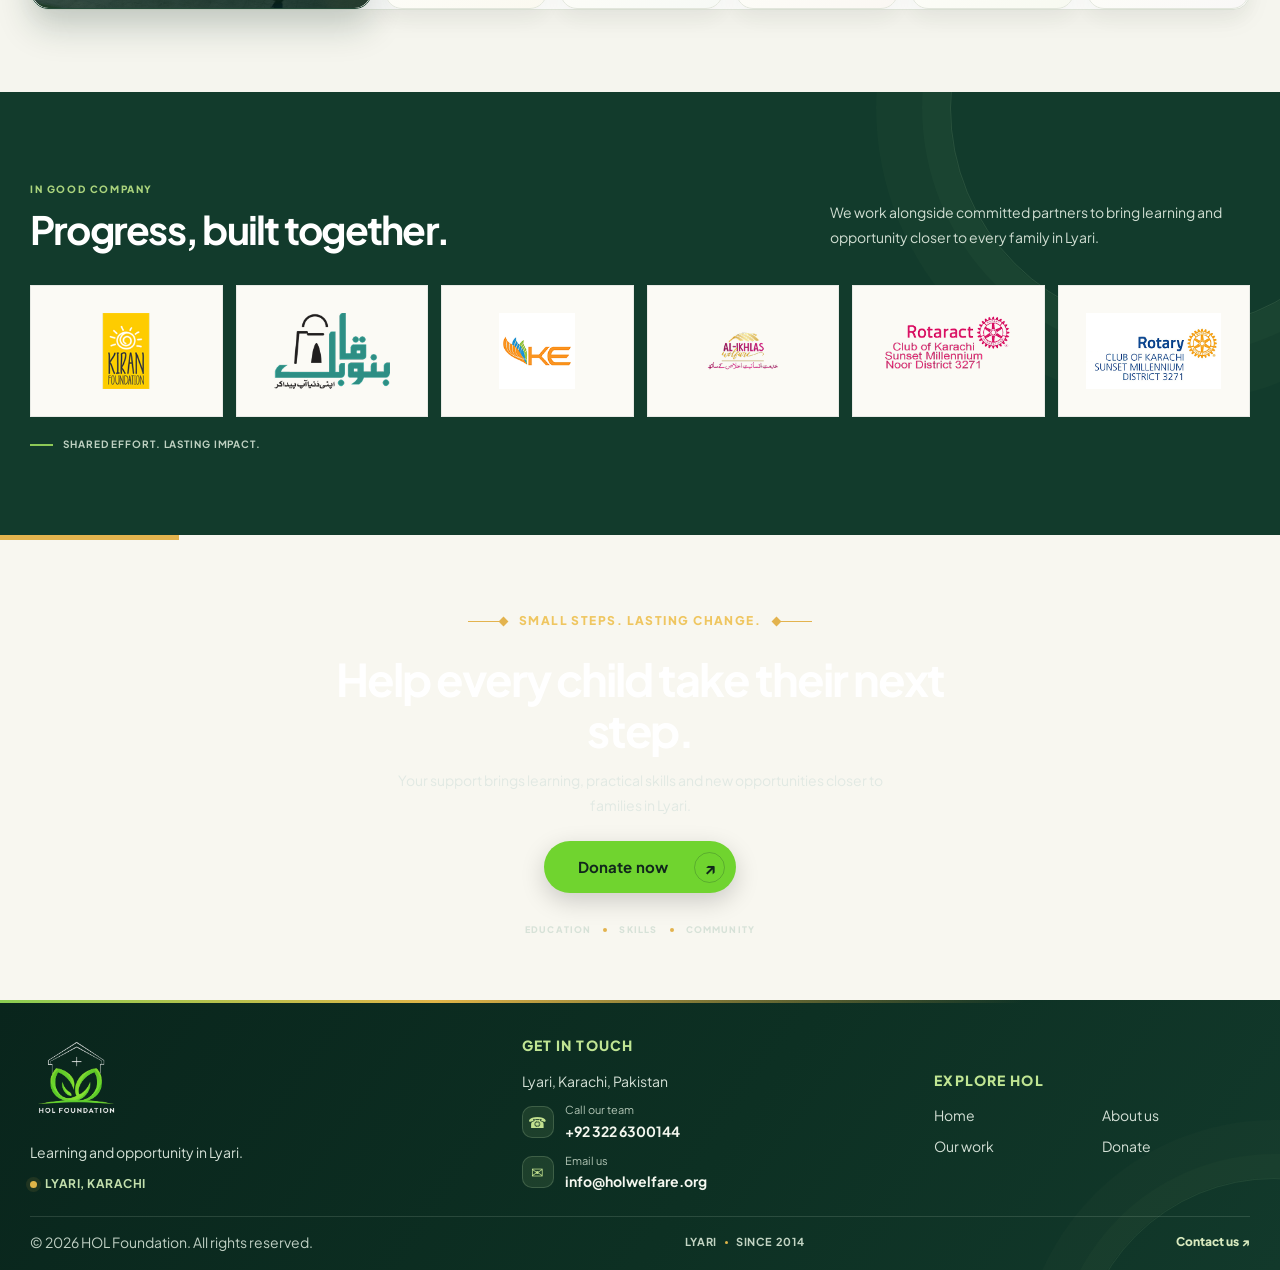
==== commit 36694405: "Place homepage programs in removed section slot" ====
--- a/index.html
+++ b/index.html
@@ -67,7 +67,39 @@
     </div>
     <div class="impact-metrics-footer"><span><i aria-hidden="true"></i>Every number represents a new possibility.</span><a href="our-work.html">Explore how we work <b aria-hidden="true">&#8594;</b></a></div>
   </div>
-</section><section class="impact-story-section" aria-labelledby="impact-story-title">
+</section><section class="section home-stories-section" aria-labelledby="home-stories-title">
+  <div class="container">
+    <header class="section-header section-heading-row home-stories-heading">
+      <div>
+        <span class="eyebrow">Our programs</span>
+        <h2 class="section-title" id="home-stories-title">Turning potential into <em>progress.</em></h2>
+      </div>
+      <div class="home-stories-intro">
+        <p>Learning, skills and opportunity for every stage of life.</p>
+        <a class="text-link" href="our-work.html">Explore all programs <span aria-hidden="true">&#8594;</span></a>
+      </div>
+    </header>
+    <div class="home-stories-grid">
+      <a class="home-story-card" href="programs/school-preparatory-program.html">
+        <span class="home-story-media"><img loading="lazy" decoding="async" src="assets/images/programs/home-school-preparatory.webp" alt="Children and community members gathered outside for a school preparatory program visit"></span>
+        <span class="home-story-copy"><strong class="home-story-title">School Preparatory Program</strong><span class="home-story-description">Helping children return to learning.</span><span class="home-story-action" aria-hidden="true">&#8599;</span></span>
+      </a>
+      <a class="home-story-card" href="programs/lyari-entrepreneur-academy.html">
+        <span class="home-story-media"><img loading="lazy" decoding="async" src="assets/images/programs/home-lyari-entrepreneur-academy.webp" alt="Lyari Entrepreneur Academy students taking part in a team-building activity"></span>
+        <span class="home-story-copy"><strong class="home-story-title">Lyari Entrepreneur Academy</strong><span class="home-story-description">Practical skills for brighter futures.</span><span class="home-story-action" aria-hidden="true">&#8599;</span></span>
+      </a>
+      <a class="home-story-card" href="programs/hol-preschool.html">
+        <span class="home-story-media"><img loading="lazy" decoding="async" src="assets/images/programs/home-hol-preschool.webp" alt="A young child with family and an educator during a HOL preschool activity"></span>
+        <span class="home-story-copy"><strong class="home-story-title">HOL Preschool</strong><span class="home-story-description">A confident start for young learners.</span><span class="home-story-action" aria-hidden="true">&#8599;</span></span>
+      </a>
+      <a class="home-story-card" href="programs/hol-kb-campus.html">
+        <span class="home-story-media"><img loading="lazy" decoding="async" src="assets/images/programs/home-hol-kb-campus.webp" alt="Students gathered outside HOL KB Campus: GBSS Kara Bhai Karim Jee"></span>
+        <span class="home-story-copy"><strong class="home-story-title">HOL KB Campus</strong><span class="home-story-description">More pathways into public education.</span><span class="home-story-action" aria-hidden="true">&#8599;</span></span>
+      </a>
+    </div>
+  </div>
+</section>
+<section class="impact-story-section" aria-labelledby="impact-story-title">
   <div class="container story-panel impact-story-panel">
     <div class="impact-story-copy">
       <span class="impact-story-eyebrow"><i aria-hidden="true"></i> Opportunity in action</span>
@@ -161,40 +193,20 @@
     </ul>
     <div class="partners-showcase-footer"><span aria-hidden="true"></span> Shared effort. Lasting impact.</div>
   </div>
-</section><section class="section home-stories-section" aria-labelledby="home-stories-title">
-  <div class="container">
-    <header class="section-header section-heading-row home-stories-heading">
-      <div>
-        <span class="eyebrow">Our programs</span>
-        <h2 class="section-title" id="home-stories-title">Turning potential into <em>progress.</em></h2>
-      </div>
-      <div class="home-stories-intro">
-        <p>Learning, skills and opportunity for every stage of life.</p>
-        <a class="text-link" href="our-work.html">Explore all programs <span aria-hidden="true">&#8594;</span></a>
-      </div>
-    </header>
-    <div class="home-stories-grid">
-      <a class="home-story-card" href="programs/school-preparatory-program.html">
-        <span class="home-story-media"><img loading="lazy" decoding="async" src="assets/images/programs/home-school-preparatory.webp" alt="Children and community members gathered outside for a school preparatory program visit"></span>
-        <span class="home-story-copy"><strong class="home-story-title">School Preparatory Program</strong><span class="home-story-description">Helping children return to learning.</span><span class="home-story-action" aria-hidden="true">&#8599;</span></span>
-      </a>
-      <a class="home-story-card" href="programs/lyari-entrepreneur-academy.html">
-        <span class="home-story-media"><img loading="lazy" decoding="async" src="assets/images/programs/home-lyari-entrepreneur-academy.webp" alt="Lyari Entrepreneur Academy students taking part in a team-building activity"></span>
-        <span class="home-story-copy"><strong class="home-story-title">Lyari Entrepreneur Academy</strong><span class="home-story-description">Practical skills for brighter futures.</span><span class="home-story-action" aria-hidden="true">&#8599;</span></span>
-      </a>
-      <a class="home-story-card" href="programs/hol-preschool.html">
-        <span class="home-story-media"><img loading="lazy" decoding="async" src="assets/images/programs/home-hol-preschool.webp" alt="A young child with family and an educator during a HOL preschool activity"></span>
-        <span class="home-story-copy"><strong class="home-story-title">HOL Preschool</strong><span class="home-story-description">A confident start for young learners.</span><span class="home-story-action" aria-hidden="true">&#8599;</span></span>
-      </a>
-      <a class="home-story-card" href="programs/hol-kb-campus.html">
-        <span class="home-story-media"><img loading="lazy" decoding="async" src="assets/images/programs/home-hol-kb-campus.webp" alt="Students gathered outside HOL KB Campus: GBSS Kara Bhai Karim Jee"></span>
-        <span class="home-story-copy"><strong class="home-story-title">HOL KB Campus</strong><span class="home-story-description">More pathways into public education.</span><span class="home-story-action" aria-hidden="true">&#8599;</span></span>
-      </a>
-    </div>
-  </div>
-</section></main><div data-site-footer></div></body></html>
-
-
-
-
-
+</section><section class="cta-band cta-donate" aria-labelledby="donate-cta-title">
+  <div class="container cta-donate-layout">
+    <div class="cta-donate-copy">
+      <div class="cta-donate-kicker"><i aria-hidden="true"></i><span>Small steps. Lasting change.</span><i aria-hidden="true"></i></div>
+      <h2 id="donate-cta-title">Help every child take their next step.</h2>
+      <p>Your support brings learning, practical skills and new opportunities closer to families in Lyari.</p>
+      <a class="button gold cta-donate-button" href="donate.html"><span>Donate now</span><span aria-hidden="true">&#8599;</span></a>
+      <div class="cta-donate-proof" aria-label="Our focus areas"><span>Education</span><i aria-hidden="true"></i><span>Skills</span><i aria-hidden="true"></i><span>Community</span></div>
+    </div>
+  </div>
+</section>
+</main><div data-site-footer></div></body></html>
+
+
+
+
+
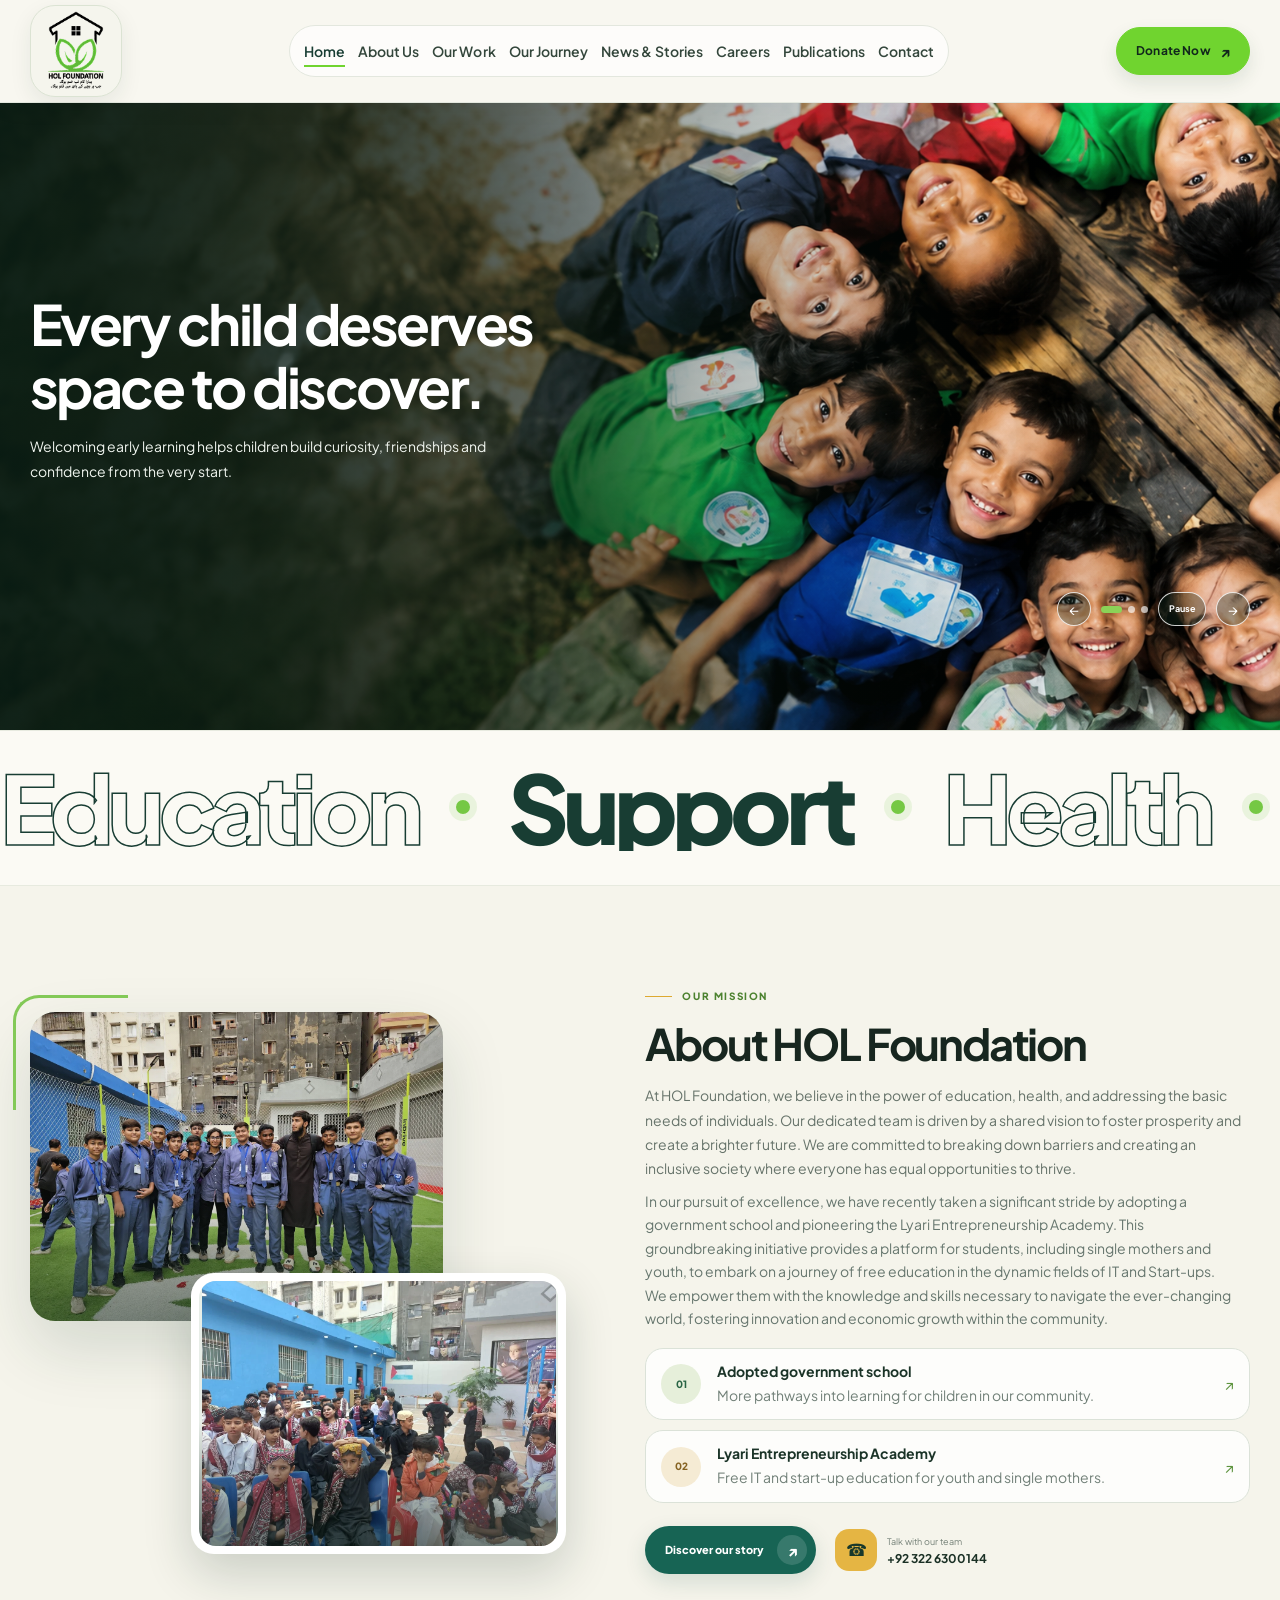
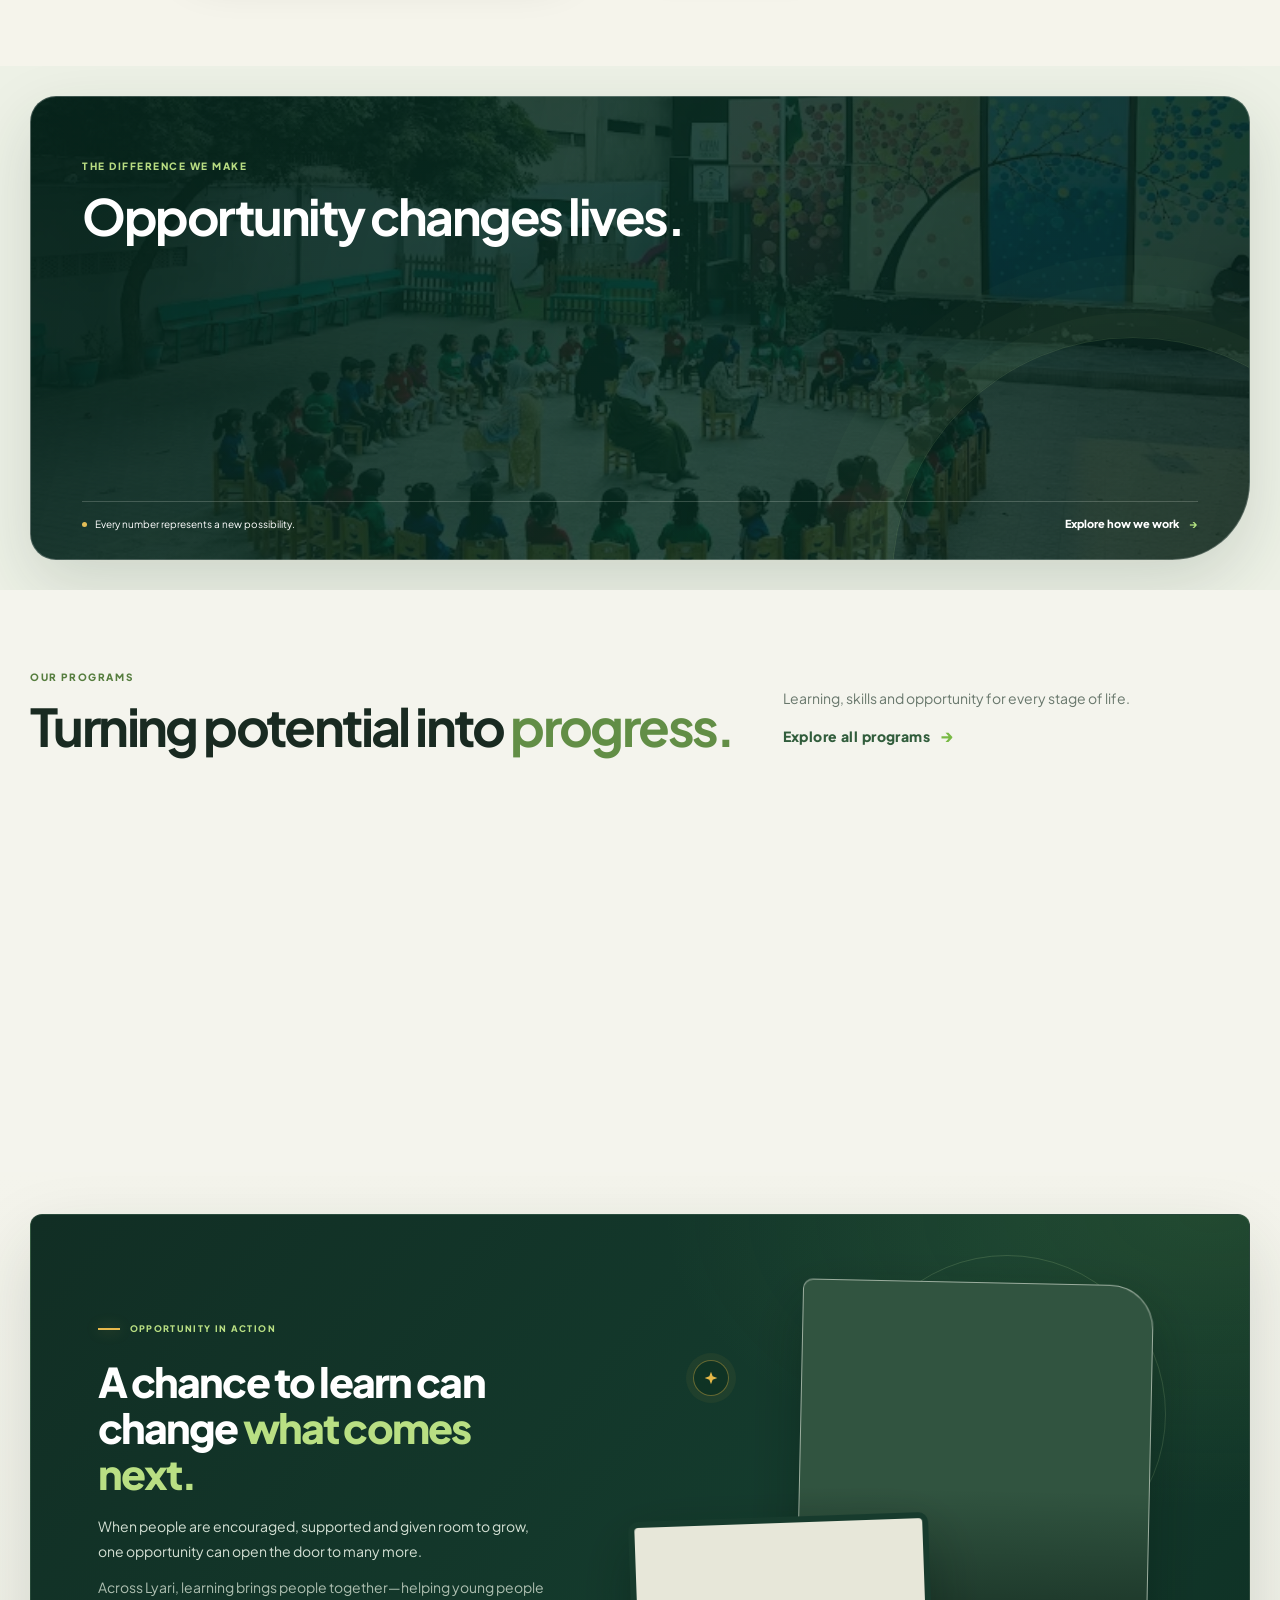
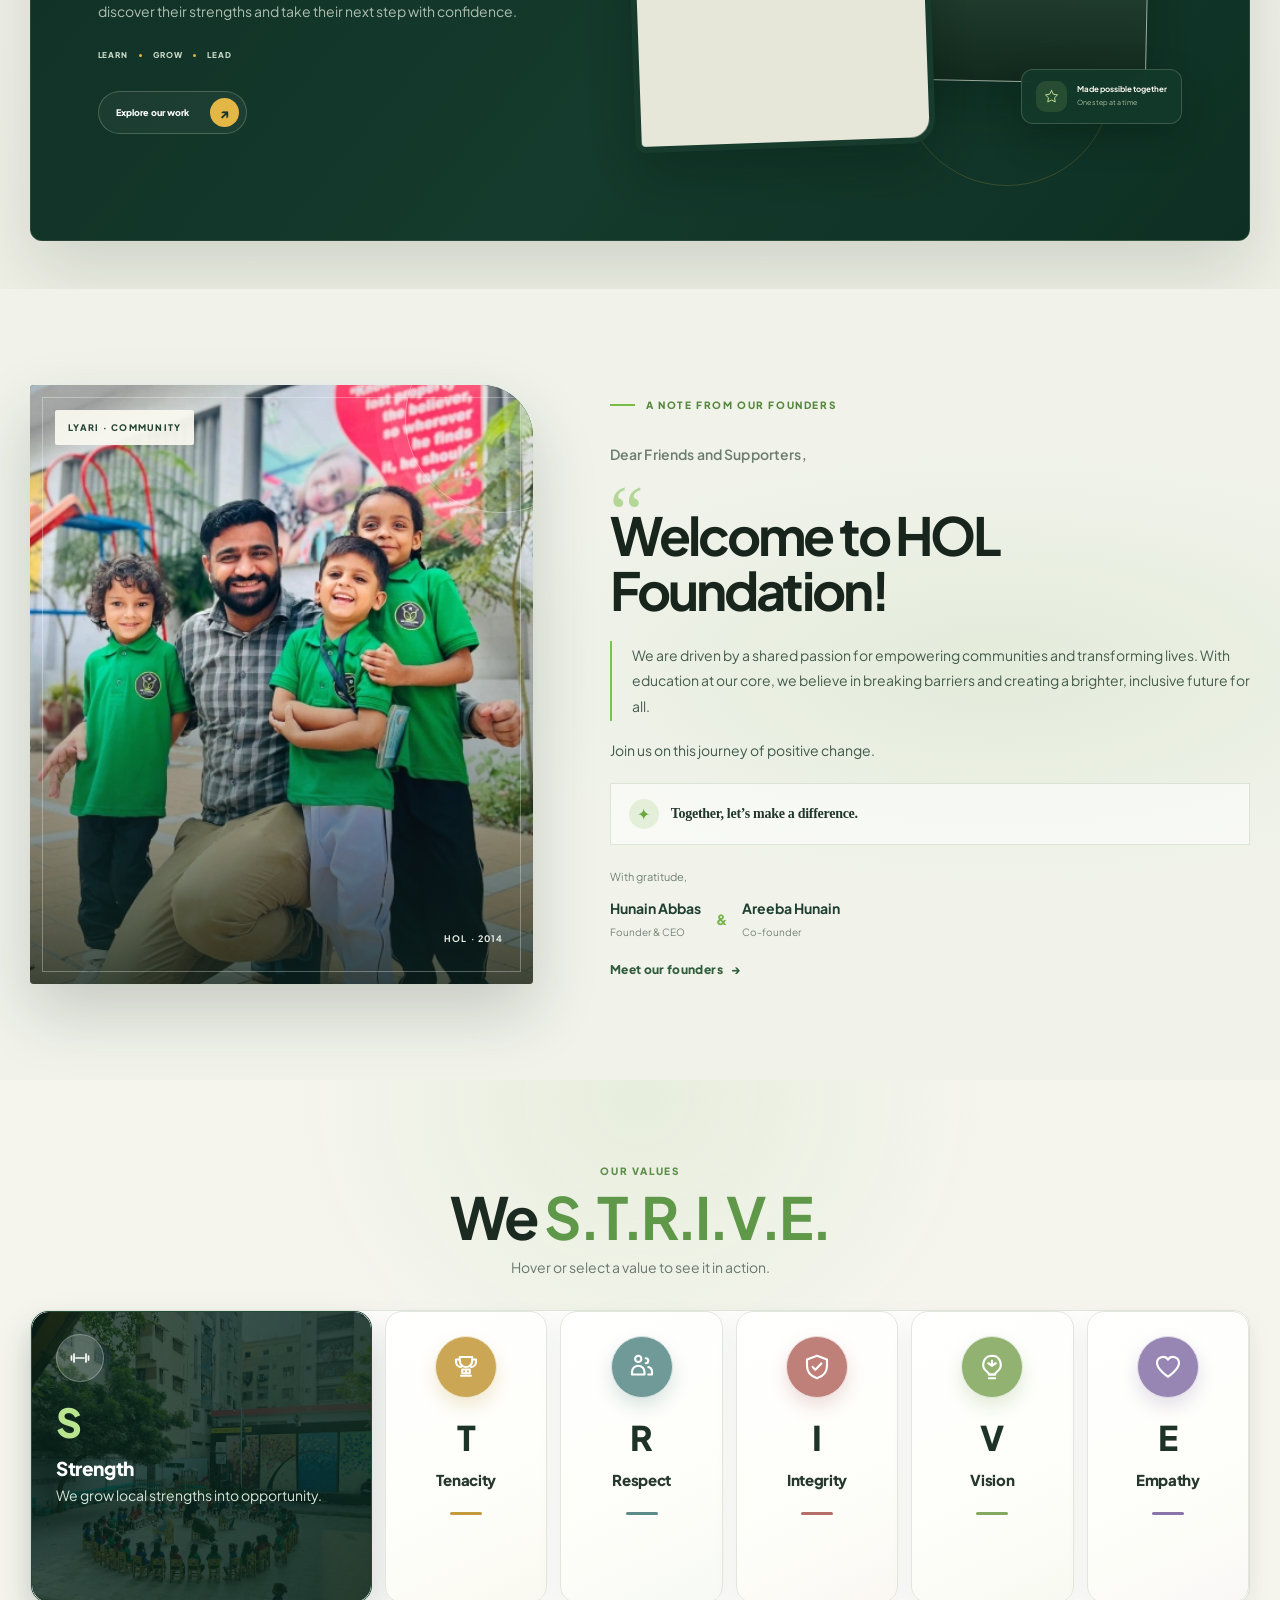
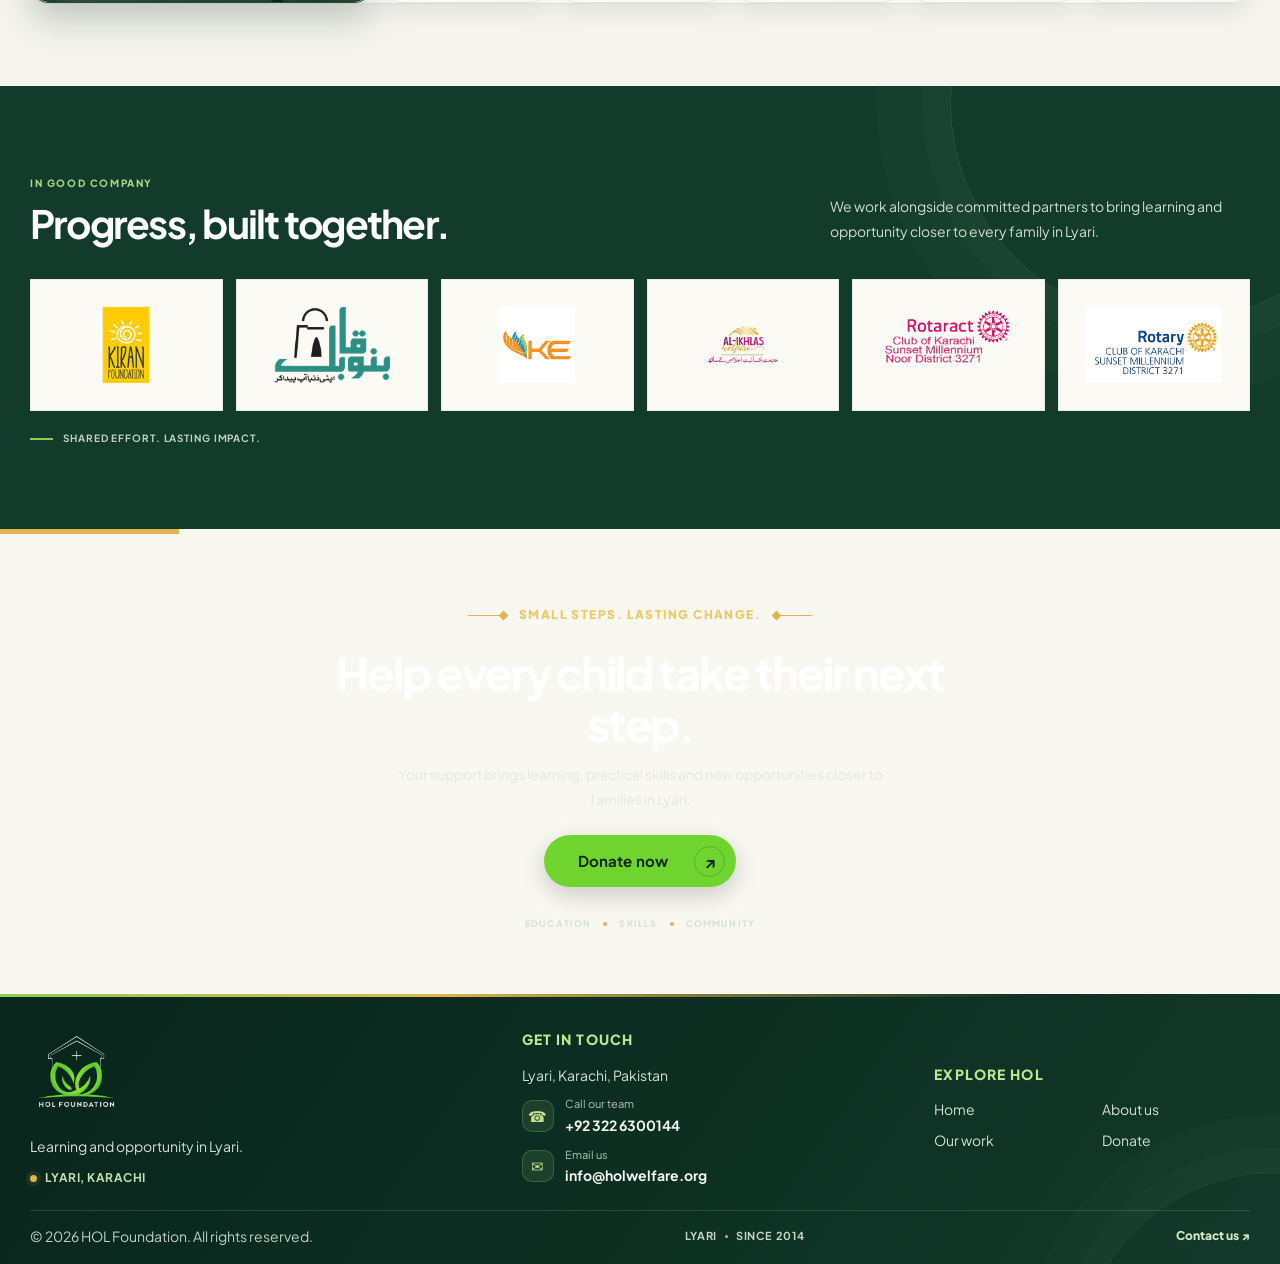
==== commit f3ce2283: "Simplify home slider copy and refresh header pills" ====
--- a/index.html
+++ b/index.html
@@ -1,15 +1,15 @@
 <!doctype html><html lang="en"><head><meta charset="utf-8"><meta name="viewport" content="width=device-width,initial-scale=1"><link rel="icon" type="image/png" href="assets/images/logo/hol-logo.png"><link rel="apple-touch-icon" href="assets/images/logo/hol-logo.png"><title>HOL Foundation | Empowering Communities Through Education</title><meta name="description" content="HOL Foundation empowers communities in Lyari, Karachi through education, health, entrepreneurship, and essential support."><link rel="stylesheet" href="assets/css/style.css"><script defer src="assets/js/main.js"></script></head><body><div data-site-header></div><main class="home-page-main"><div class="home-donation-particles" aria-hidden="true"><span class="particle-heart">♥</span><span class="particle-glint"></span><span class="particle-heart particle-outline">♡</span><span class="particle-glint"></span><span class="particle-heart">♥</span><span class="particle-glint"></span><span class="particle-outline">✧</span><span class="particle-glint"></span></div><section class="hero hero-slider" aria-label="HOL Foundation highlights" aria-roledescription="carousel">
   <div class="hero-slide hero-slide-community is-active" role="group" aria-roledescription="slide" aria-label="Slide 1 of 3" aria-hidden="false">
     <img class="hero-photo" src="assets/images/hero/hol%20hero%20bg.png" alt="Children smiling together during a community activity">
-    <div class="hero-overlay"><div class="container hero-inner"><span class="eyebrow">A joyful start to learning · Lyari</span><h1>Every child deserves space to discover.</h1><p>Welcoming early learning helps children build curiosity, friendships and confidence from the very start.</p><div class="button-row"><a class="button gold" href="programs/hol-preschool.html">Explore HOL Preschool</a><a class="button outline" href="our-work.html">See our programs</a></div></div></div>
+    <div class="hero-overlay"><div class="container hero-inner"><h1>Every child deserves space to discover.</h1><p>Welcoming early learning helps children build curiosity, friendships and confidence from the very start.</p></div></div>
   </div>
   <div class="hero-slide" role="group" aria-roledescription="slide" aria-label="Slide 2 of 3" aria-hidden="true" inert>
     <img class="hero-photo" src="assets/images/hero/hol-student-smile.png" alt="A smiling young student at a HOL learning program">
-    <div class="hero-overlay"><div class="container hero-inner"><span class="eyebrow">Empowering communities · Lyari, Karachi</span><h1>A brighter future starts with learning.</h1><p>Every child deserves the chance to learn, grow and discover what’s possible.</p><div class="button-row"><a class="button gold" href="donate.html">Support a student</a><a class="button outline" href="our-work.html">Explore our work</a></div></div></div>
+    <div class="hero-overlay"><div class="container hero-inner"><h1>A brighter future starts with learning.</h1><p>Every child deserves the chance to learn, grow and discover what’s possible.</p></div></div>
   </div>
   <div class="hero-slide hero-slide-campus" role="group" aria-roledescription="slide" aria-label="Slide 3 of 3" aria-hidden="true" inert>
     <img class="hero-photo" src="assets/images/hero/ChatGPT%20Image%20Sep%2030%2C%202026%2C%2001_53_20%20PM.png" alt="The entrance to GBSS KBKJ Campus in Lyari, adopted by HOL Foundation">
-    <div class="hero-overlay"><div class="container hero-inner"><span class="eyebrow">Our adopted government school · Lyari</span><h1>A stronger school. A brighter future.</h1><p>At HOL KB Campus, students learn within a community committed to helping them move forward.</p><div class="button-row"><a class="button gold" href="programs/hol-kb-campus.html">Explore HOL KB Campus</a><a class="button outline" href="our-work.html">Our impact</a></div></div></div>
+    <div class="hero-overlay"><div class="container hero-inner"><h1>A stronger school. A brighter future.</h1><p>At HOL KB Campus, students learn within a community committed to helping them move forward.</p></div></div>
   </div>
   <div class="hero-controls" aria-label="Hero slider controls"><button type="button" data-slide-prev aria-label="Previous slide">&#8592;</button><div class="hero-dots" aria-label="Choose a slide"><button type="button" data-slide-index="0" class="is-active" aria-label="Show slide 1" aria-current="true"></button><button type="button" data-slide-index="1" aria-label="Show slide 2" aria-current="false"></button><button type="button" data-slide-index="2" aria-label="Show slide 3" aria-current="false"></button></div><button type="button" class="hero-pause" data-slide-toggle aria-label="Pause automatic slides">Pause</button><button type="button" data-slide-next aria-label="Next slide">&#8594;</button></div>
 </section><section class="home-marquee" aria-label="Education, support, health and donate"><div class="marquee-window"><div class="marquee-track"><div class="marquee-group"><span class="marquee-word marquee-outline">Education</span><span class="marquee-dot" aria-hidden="true"></span><span class="marquee-word">Support</span><span class="marquee-dot" aria-hidden="true"></span><span class="marquee-word marquee-outline">Health</span><span class="marquee-dot" aria-hidden="true"></span><span class="marquee-word">Donate</span><span class="marquee-dot" aria-hidden="true"></span></div><div class="marquee-group" aria-hidden="true"><span class="marquee-word marquee-outline">Education</span><span class="marquee-dot"></span><span class="marquee-word">Support</span><span class="marquee-dot"></span><span class="marquee-word marquee-outline">Health</span><span class="marquee-dot"></span><span class="marquee-word">Donate</span><span class="marquee-dot"></span></div></div></div></section><section class="section about-story" aria-labelledby="about-story-title">
@@ -23,11 +23,6 @@
         <img loading="lazy" src="assets/images/about/hol-campus-event-hd.webp" alt="Students and families at a community event in the HOL KB Campus courtyard">
 
       </figure>
-      <aside class="about-impact-card" aria-label="More than 5,000 youth, mothers and students reached through Lyari Entrepreneur Academy">
-        <span class="about-impact-kicker"><i aria-hidden="true"></i> Our community</span>
-        <strong>5,000<span>+</span></strong>
-        <p>youth, mothers and students reached through LEE</p>
-      </aside>
     </div>
     <div class="about-story-copy">
       <span class="eyebrow about-story-eyebrow">Our mission</span>
